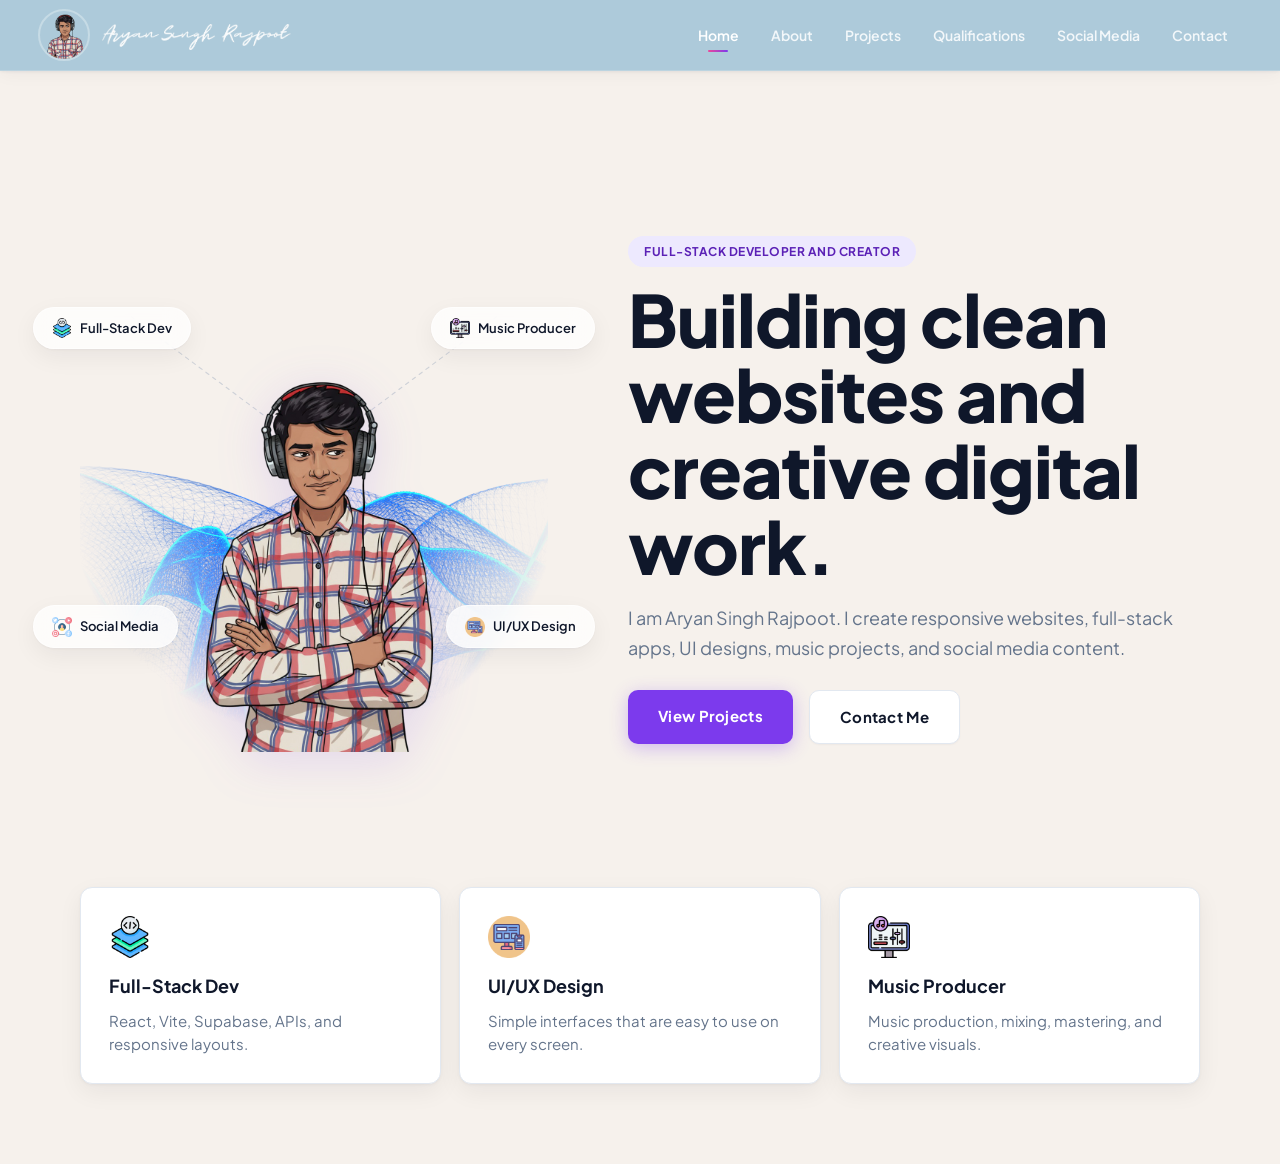
==== index.html @ 2f134e1c "Upload portfolio files" ====
<!DOCTYPE html>
<html lang="en">
<head>
    <meta charset="UTF-8" />
    <meta name="viewport" content="width=device-width, initial-scale=1.0" />
    <title>Aryan Singh Rajpoot - Portfolio</title>
    <link rel="preconnect" href="https://fonts.googleapis.com">
    <link rel="preconnect" href="https://fonts.gstatic.com" crossorigin>
    <link href="https://fonts.googleapis.com/css2?family=Plus+Jakarta+Sans:wght@400;500;600;700;800&display=swap" rel="stylesheet">
    <link rel="stylesheet" href="global.css" />
    <link rel="stylesheet" href="navbar.css" />
    <link rel="stylesheet" href="index.css" />
</head>
<body>
    <nav class="navbar">
        <div class="nav-inner">
            <a class="brand" href="index.html">
                <img src="assets/png-images/mySketch.png" alt="Aryan Singh Rajpoot logo" />
                <img class="signature" src="assets/png-images/Aryan Signature.png" alt="Aryan Singh Rajpoot" />
            </a>
            <input class="menu-toggle" type="checkbox" id="menu-toggle" />
            <label class="menu-button" for="menu-toggle" aria-label="Open navigation">
                <span></span>
                <span></span>
                <span></span>
            </label>
            <ul class="nav-links">
                <li><a class="active" href="index.html">Home</a></li>
                <li><a href="Pages/about/about.html">About</a></li>
                <li><a href="Pages/project/projects.html">Projects</a></li>
                <li><a href="Pages/qualificatioion/qualifications.html">Qualifications</a></li>
                <li><a href="Pages/socialmedia/social-media.html">Social Media</a></li>
                <li><a href="Pages/contact/contact.html">Contact</a></li>
            </ul>
        </div>
    </nav>

    <main class="home-page">
        <section class="hero">
        <div class="hero-image-container">
            <img
                src="./assets/bg/vecteezy_3d-abstract-digital-technology-blue-light-particles-wave_33164704.png"
                alt=""
                class="glow-bg"
                aria-hidden="true"
            />
            <svg class="badge-connectors" viewBox="0 0 500 560" xmlns="http://www.w3.org/2000/svg" aria-hidden="true">
                <line x1="55"  y1="95"  x2="250" y2="240" />
                <line x1="445" y1="95"  x2="250" y2="240" />
                <line x1="55"  y1="430" x2="250" y2="360" />
                <line x1="445" y1="430" x2="250" y2="360" />
            </svg>
            <img
                src="./assets/png-images/mySketch.png"
                alt="Aryan Singh Rajpoot"
                class="hero-img"
            />
            <div class="badges-desktop">
                <div class="skill-badge badge-top-left">
                    <img class="badge-icon" src="./assets/png-images/fullstack.png" alt="" />
                    <span>Full-Stack Dev</span>
                </div>
                <div class="skill-badge badge-top-right">
                    <img class="badge-icon" src="./assets/png-images/Music Producer.png" alt="" />
                    <span>Music Producer</span>
                </div>
                <div class="skill-badge badge-bottom-left">
                    <img class="badge-icon" src="./assets/png-images/social-media_3893051.png" alt="" />
                    <span>Social Media</span>
                </div>
                <div class="skill-badge badge-bottom-right">
                    <img class="badge-icon" src="./assets/png-images/UIUX Design.png" alt="" />
                    <span>UI/UX Design</span>
                </div>
            </div>
        </div>

            <div class="hero-text">
                <span class="eyebrow">Full-stack developer and creator</span>
                <h1>Building clean websites and creative digital work.</h1>
                <p>
                    I am Aryan Singh Rajpoot. I create responsive websites, full-stack apps,
                    UI designs, music projects, and social media content.
                </p>
                <div class="hero-buttons">
                    <a class="btn btn-primary" href="Pages/project/projects.html">View Projects</a>
                    <a class="btn btn-secondary" href="Pages/contact/contact.html">Contact Me</a>
                </div>
            </div>
        </section>

        <section class="skill-strip" aria-label="Main skills">
            <article>
                <img src="assets/png-images/fullstack.png" alt="" />
                <h2>Full-Stack Dev</h2>
                <p>React, Vite, Supabase, APIs, and responsive layouts.</p>
            </article>
            <article>
                <img src="assets/png-images/UIUX Design.png" alt="" />
                <h2>UI/UX Design</h2>
                <p>Simple interfaces that are easy to use on every screen.</p>
            </article>
            <article>
                <img src="assets/png-images/Music Producer.png" alt="" />
                <h2>Music Producer</h2>
                <p>Music production, mixing, mastering, and creative visuals.</p>
            </article>
        </section>
    </main>
</body>
</html>
---- global.css ----
@import url('https://fonts.googleapis.com/css2?family=Plus+Jakarta+Sans:wght@400;500;600;700;800&display=swap');

*,
*::before,
*::after {
    box-sizing: border-box;
    margin: 0;
    padding: 0;
}

:root {
    /* ── Palette ── */
    --bg: #F6F1EC;
    --surface: #ffffff;
    --text: #0F172A;
    --body: #334155;
    --muted: #64748B;

    /* Accent */
    --accent: #7C3AED;
    --accent-dark: #5B21B6;
    --accent-light: #EDE9FE;
    --accent-pink: #EC4899;
    --accent-blue: #6366F1;

    /* Legacy aliases used across pages */
    --primary: #7C3AED;
    --primary-dark: #5B21B6;
    --primary-light: #EDE9FE;

    /* Navbar */
    --nav-bg: #A7C7D8;

    /* Borders & Shadows */
    --border: #E2E8F0;
    --shadow-sm: 0 1px 2px rgba(15,23,42,0.04);
    --shadow: 0 1px 3px rgba(15,23,42,0.04), 0 8px 24px rgba(15,23,42,0.06);
    --shadow-lg: 0 4px 6px rgba(15,23,42,0.03), 0 20px 50px rgba(15,23,42,0.08);

    /* Layout */
    --nav-height: 70px;
    --radius: 12px;
    --font: "Plus Jakarta Sans", "Inter", system-ui, sans-serif;
}

html {
    scroll-behavior: smooth;
}

body {
    font-family: var(--font);
    color: var(--body);
    background: var(--bg);
    line-height: 1.6;
    overflow-x: hidden;
    -webkit-font-smoothing: antialiased;
    -moz-osx-font-smoothing: grayscale;
}

img {
    max-width: 100%;
    display: block;
}

a {
    color: inherit;
}

/* ── Layout Shell ── */
.page-shell {
    width: min(1120px, 90%);
    margin: 0 auto;
    padding: 72px 0 88px;
}

/* ── Page Header ── */
.page-header {
    margin-bottom: 40px;
}

.page-header.center {
    text-align: center;
}

.eyebrow {
    display: inline-block;
    margin-bottom: 14px;
    color: var(--accent-dark);
    background: var(--accent-light);
    border-radius: 999px;
    padding: 6px 16px;
    font-size: 12px;
    font-weight: 700;
    text-transform: uppercase;
    letter-spacing: 0.5px;
}

.page-header h1,
.section-title {
    color: var(--text);
    line-height: 1.1;
}

.page-header h1 {
    font-size: clamp(34px, 6vw, 58px);
    font-weight: 800;
    letter-spacing: -0.5px;
    margin-bottom: 14px;
}

.page-header p {
    max-width: 620px;
    color: var(--muted);
    font-size: 17px;
    line-height: 1.65;
}

.page-header.center p {
    margin: 0 auto;
}

.highlight {
    background: linear-gradient(135deg, var(--accent-pink), var(--accent));
    -webkit-background-clip: text;
    -webkit-text-fill-color: transparent;
    background-clip: text;
}

/* ── Buttons ── */
.button {
    display: inline-block;
    padding: 12px 22px;
    border-radius: 10px;
    font-weight: 700;
    font-size: 14px;
    text-decoration: none;
    border: 1px solid transparent;
    transition: all 0.25s ease;
    letter-spacing: 0.2px;
}

.button.primary {
    color: #ffffff;
    background: var(--accent);
    box-shadow: 0 2px 12px rgba(124, 58, 237, 0.25);
}

.button.primary:hover {
    background: var(--accent-dark);
    transform: translateY(-2px);
    box-shadow: 0 6px 20px rgba(124, 58, 237, 0.35);
}

.button.secondary {
    color: var(--accent-dark);
    background: var(--surface);
    border-color: var(--border);
}

.button.secondary:hover {
    border-color: var(--accent);
    color: var(--accent);
    transform: translateY(-2px);
    box-shadow: var(--shadow);
}

/* ── Cards ── */
.card {
    background: var(--surface);
    border: 1px solid var(--border);
    border-radius: var(--radius);
    box-shadow: var(--shadow);
    transition: box-shadow 0.25s ease, transform 0.25s ease;
}

@media (max-width: 700px) {
    .page-shell {
        width: min(92%, 620px);
        padding: 48px 0 64px;
    }
}
---- navbar.css ----
.navbar {
    position: sticky;
    top: 0;
    z-index: 100;
    min-height: var(--nav-height);
    background: rgba(167, 199, 216, 0.92);
    backdrop-filter: blur(14px);
    -webkit-backdrop-filter: blur(14px);
    border-bottom: 1px solid rgba(255, 255, 255, 0.18);
    box-shadow: 0 1px 3px rgba(15, 23, 42, 0.06), 0 4px 16px rgba(15, 23, 42, 0.04);
}

.nav-inner {
    width: min(1274px, 94%);
    min-height: var(--nav-height);
    margin: 0 auto;
    display: flex;
    align-items: center;
    justify-content: space-between;
    gap: 12px;
}

.brand {
    display: flex;
    align-items: center;
    gap: 12px;
    text-decoration: none;
    font-weight: 800;
    color: #ffffff;
}

.brand img:not(.signature) {
    width: 52px;
    height: 52px;
    border-radius: 50%;
    object-fit: cover;
    background: transparent;
    border: 2px solid rgba(255, 255, 255, 0.3);
}

.brand img.signature {
    height: 26px;
    width: auto;
    object-fit: contain;
    margin-top: 4px;
    opacity: 0.95;
}

.nav-links {
    display: flex;
    align-items: center;
    gap: 4px;
    list-style: none;
}

.nav-links a {
    position: relative;
    display: block;
    text-decoration: none;
    color: rgba(255, 255, 255, 0.85);
    font-weight: 600;
    font-size: 14px;
    padding: 8px 14px;
    border-radius: 8px;
    transition: color 0.2s ease, background 0.2s ease;
}

.nav-links a:hover {
    color: #ffffff;
    background: rgba(255, 255, 255, 0.12);
}

.nav-links a.active {
    color: #ffffff;
}

.nav-links a.active::after {
    content: "";
    position: absolute;
    bottom: 2px;
    left: 50%;
    transform: translateX(-50%);
    width: 20px;
    height: 2px;
    border-radius: 2px;
    background: linear-gradient(90deg, #EC4899, #7C3AED);
}

/* ── Mobile Menu ── */
.menu-toggle {
    display: none;
}

.menu-button {
    display: none;
    width: 42px;
    height: 42px;
    border: 0;
    border-radius: 8px;
    background: rgba(255, 255, 255, 0.18);
    cursor: pointer;
    transition: background 0.2s ease;
}

.menu-button:hover {
    background: rgba(255, 255, 255, 0.28);
}

.menu-button span {
    display: block;
    width: 20px;
    height: 2px;
    margin: 5px auto;
    background: #ffffff;
    border-radius: 2px;
    transition: transform 0.2s ease, opacity 0.2s ease;
}

@media (max-width: 820px) {
    .menu-button {
        display: block;
    }

    .nav-links {
        display: none;
        position: absolute;
        top: var(--nav-height);
        left: 0;
        right: 0;
        padding: 12px 5% 20px;
        background: rgba(167, 199, 216, 0.96);
        backdrop-filter: blur(14px);
        -webkit-backdrop-filter: blur(14px);
        border-bottom: 1px solid rgba(255, 255, 255, 0.12);
        box-shadow: 0 8px 24px rgba(15, 23, 42, 0.08);
    }

    .menu-toggle:checked ~ .nav-links {
        display: grid;
        gap: 2px;
    }

    .nav-links a {
        padding: 12px 14px;
        border-radius: 8px;
    }

    .nav-links a:hover {
        background: rgba(255, 255, 255, 0.15);
    }
}
---- index.css ----
.home-page {
    width: min(1120px, 90%);
    margin: 0 auto;
    padding: 64px 0 80px;
}

.hero {
    display: grid;
    grid-template-columns: 0.9fr 1.1fr;
    align-items: center;
    gap: 80px;
    min-height: calc(100vh - var(--nav-height) - 120px);
}

.hero-text h1 {
    max-width: 680px;
    font-size: clamp(40px, 7vw, 72px);
    font-weight: 800;
    letter-spacing: -1px;
    line-height: 1.05;
    margin-bottom: 20px;
    color: var(--text);
}

.hero-text p {
    max-width: 560px;
    color: var(--muted);
    font-size: 18px;
    line-height: 1.65;
    margin-bottom: 28px;
}

.hero-buttons {
    display: flex;
    gap: 16px;
    flex-wrap: wrap;
}

.btn {
    display: inline-block;
    font-size: 15px;
    font-weight: 700;
    text-decoration: none;
    padding: 14px 30px;
    border-radius: 10px;
    letter-spacing: 0.3px;
    transition: all 0.25s ease;
}

.btn-primary {
    background: var(--accent);
    color: white;
    box-shadow: 0 4px 18px rgba(124, 58, 237, 0.3);
}

.btn-primary:hover {
    background: var(--accent-dark);
    transform: translateY(-2px);
    box-shadow: 0 8px 28px rgba(124, 58, 237, 0.4);
}

.btn-secondary {
    background: var(--surface);
    color: var(--text);
    border: 1.5px solid var(--border);
    box-shadow: var(--shadow-sm);
}

.btn-secondary:hover {
    border-color: var(--accent);
    color: var(--accent);
    transform: translateY(-2px);
    box-shadow: var(--shadow);
}

/* Image column */
.hero-image-container {
    position: relative;
    width: 100%;
    aspect-ratio: 500 / 560;
    max-width: 500px;
    margin: 0 auto;
}

.glow-bg {
    position: absolute;
    inset: 0;
    width: 100%;
    height: 100%;
    object-fit: cover;
    z-index: 1;
    -webkit-mask-image: radial-gradient(circle at 50% 50%, black 30%, transparent 70%);
            mask-image: radial-gradient(circle at 50% 50%, black 30%, transparent 70%);
    filter: brightness(1.1) saturate(1.2);
    opacity: 0.85;
}

.badge-connectors {
    position: absolute;
    inset: 0;
    width: 100%;
    height: 100%;
    z-index: 2;
    pointer-events: none;
}

.badge-connectors line {
    stroke: rgba(148, 163, 184, 0.4);
    stroke-width: 1.2;
    stroke-dasharray: 4 5;
    stroke-linecap: round;
}

.hero-img {
    position: absolute;
    bottom: 0;
    left: 50%;
    transform: translateX(-50%);
    width: 80%;
    height: 95%;
    object-fit: contain;
    object-position: bottom center;
    z-index: 10;
    filter: drop-shadow(0 8px 24px rgba(124, 58, 237, 0.15));
    transition: filter 0.4s ease;
}

.hero-img:hover {
    filter: drop-shadow(0 12px 32px rgba(124, 58, 237, 0.28));
}

/* Floating skill badges */
.badges-desktop {
    position: absolute;
    inset: 0;
    z-index: 20;
    pointer-events: none;
}

.skill-badge {
    position: absolute;
    display: flex;
    align-items: center;
    gap: 8px;
    background: rgba(255, 255, 255, 0.75);
    backdrop-filter: blur(12px);
    -webkit-backdrop-filter: blur(12px);
    border: 1px solid rgba(255, 255, 255, 0.6);
    border-radius: 100px;
    padding: 10px 18px;
    font-size: 13px;
    font-weight: 600;
    color: var(--text);
    white-space: nowrap;
    box-shadow: var(--shadow);
    animation: badgeFloat 3.2s ease-in-out infinite;
}

.badge-icon {
    width: 20px;
    height: 20px;
    object-fit: contain;
    flex-shrink: 0;
}

.badge-top-left     { top: 15%;  left: -10%;  animation-delay: 0s;   }
.badge-top-right    { top: 15%;  right: -10%; animation-delay: 0.8s; }
.badge-bottom-left  { top: 72%;  left: -10%;  animation-delay: 1.6s; }
.badge-bottom-right { top: 72%;  right: -10%; animation-delay: 2.4s; }

@keyframes badgeFloat {
    0%, 100% { transform: translateY(0);     }
    50%       { transform: translateY(-10px); }
}

.skill-strip {
    display: grid;
    grid-template-columns: repeat(3, 1fr);
    gap: 18px;
    margin-top: 42px;
}

.skill-strip article {
    padding: 28px;
    background: var(--surface);
    border: 1px solid var(--border);
    border-radius: var(--radius);
    box-shadow: var(--shadow);
    transition: transform 0.25s ease, box-shadow 0.25s ease;
}

.skill-strip article:hover {
    transform: translateY(-3px);
    box-shadow: var(--shadow-lg);
}

.skill-strip img {
    width: 42px;
    height: 42px;
    object-fit: contain;
    margin-bottom: 14px;
}

.skill-strip h2 {
    font-size: 18px;
    font-weight: 700;
    margin-bottom: 8px;
    color: var(--text);
}

.skill-strip p {
    color: var(--muted);
    font-size: 15px;
    line-height: 1.55;
}

/* ── Responsive ── */

@media (max-width: 968px) {
    .hero {
        grid-template-columns: 1fr;
        gap: 50px;
        min-height: unset;
        background-image: none;
    }

    .hero-text {
        max-width: 100%;
        text-align: center;
    }

    .hero-text p  { margin: 0 auto 40px; }
    .hero-buttons      { justify-content: center; }

    .hero-image-container {
        max-width: min(420px, 90vw);
        margin: 0 auto;
    }
}

@media (max-width: 820px) {
    .home-page {
        padding: 44px 0 60px;
    }

    .skill-strip {
        grid-template-columns: 1fr;
    }
}

@media (max-width: 768px) {
    .hero-image-container { max-width: min(340px, 88vw); }
}

@media (max-width: 480px) {
    .badge-connectors { display: none; }

    .badges-desktop {
        position: static;
        display: flex;
        flex-wrap: wrap;
        justify-content: center;
        gap: 8px;
        margin-top: 14px;
        pointer-events: auto;
    }

    .skill-badge {
        position: static;
        animation: none;
        font-size: 11px;
        padding: 7px 13px;
    }

    .hero-image-container {
        max-width: min(280px, 86vw);
        display: flex;
        flex-direction: column;
        align-items: center;
    }

    .glow-bg,
    .hero-img {
        position: relative;
        inset: unset;
        left: unset;
        transform: none;
    }

    .glow-bg  { width: 100%; height: 300px; }
    .hero-img { width: 85%; height: 300px; margin-top: -300px; }
}
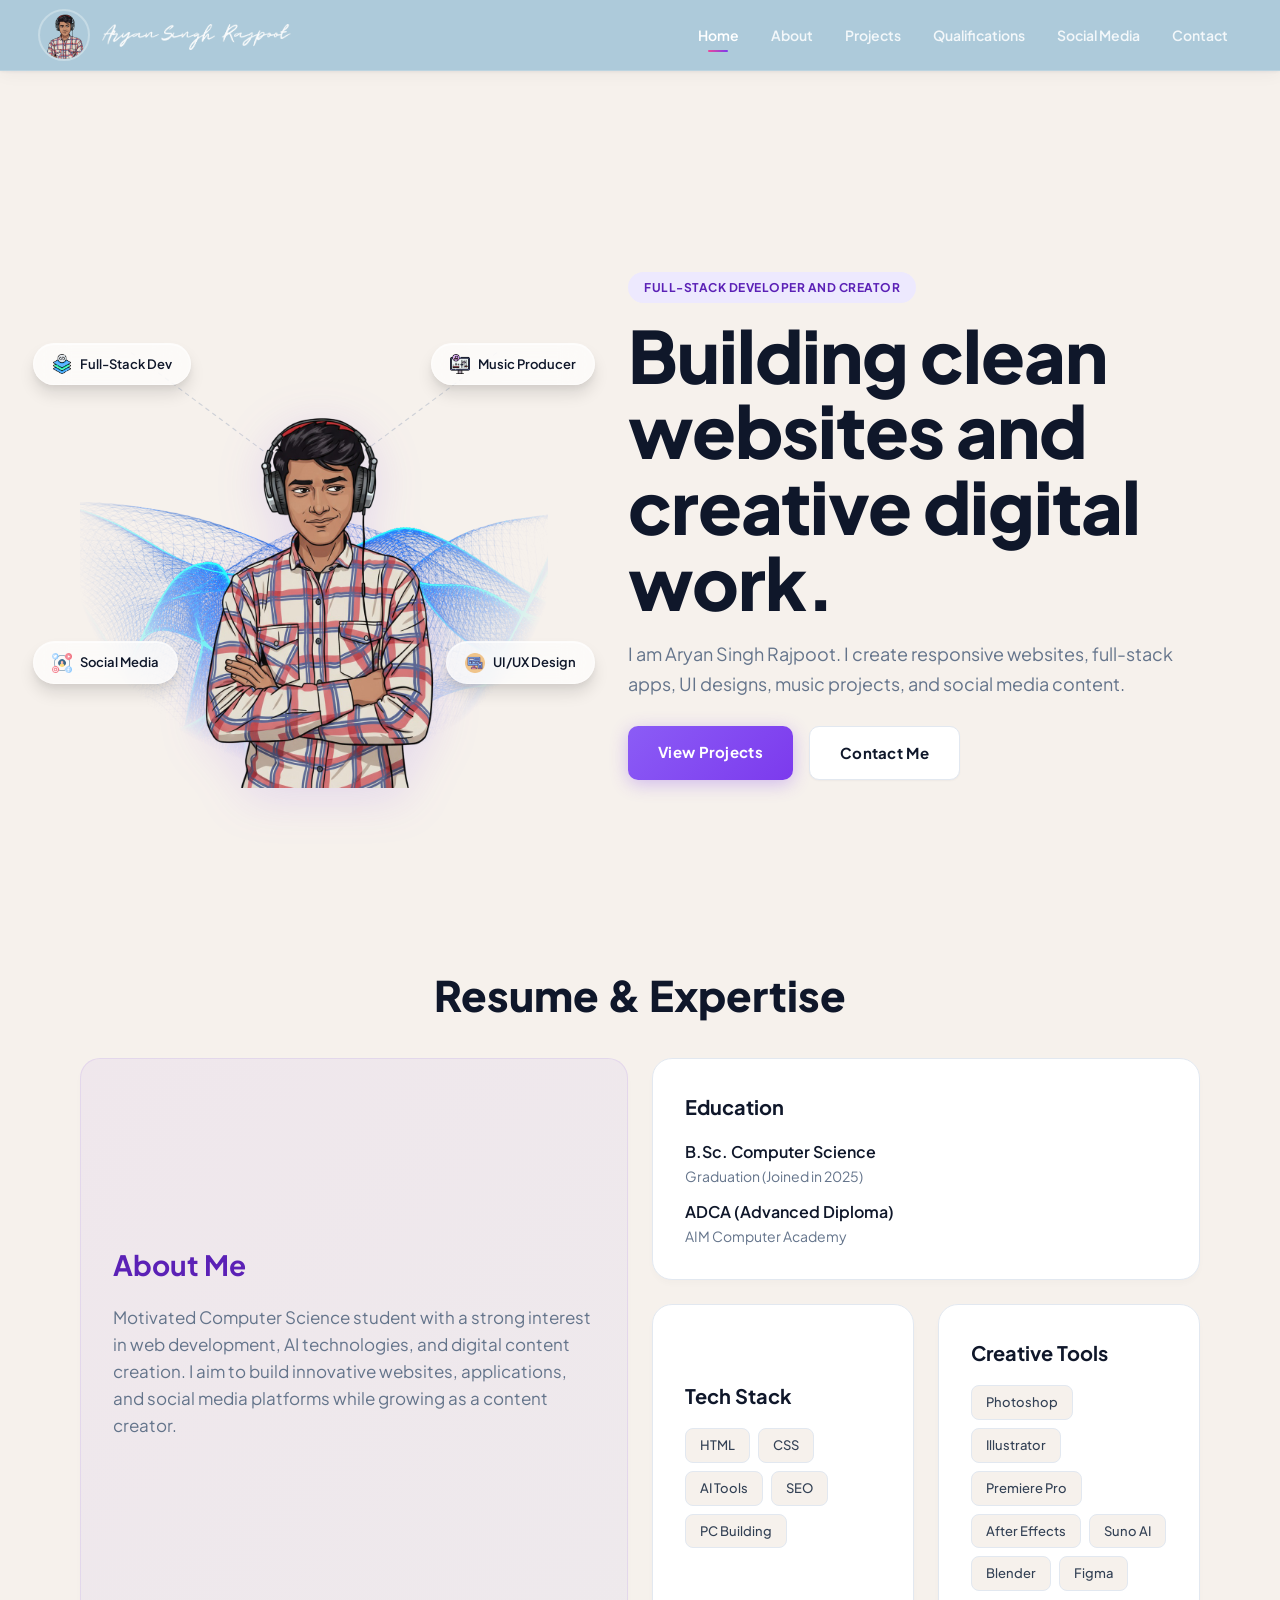
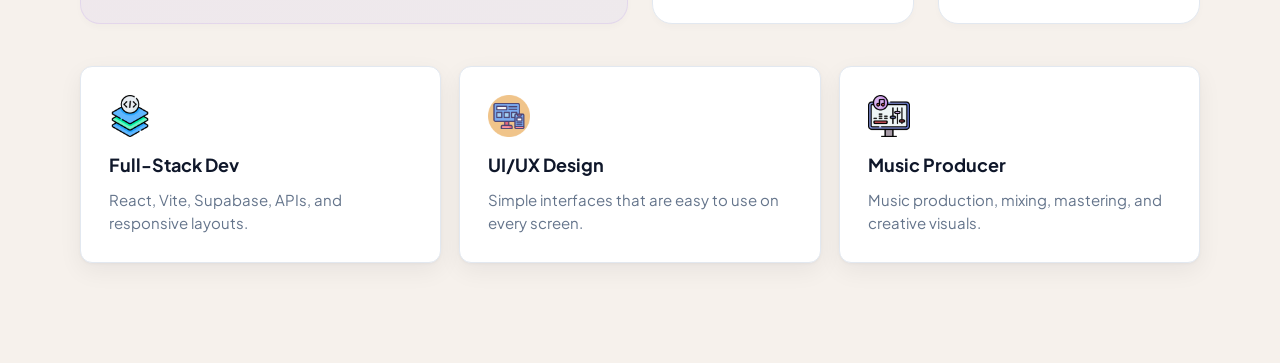
==== commit aed6e3b6: "Update portfolio files and add Python scripts" ====
--- a/index.html
+++ b/index.html
@@ -89,6 +89,49 @@
             </div>
         </section>
 
+        <section class="bento-resume fade-in-up" aria-label="Resume and Expertise">
+            <h2 class="bento-resume-title">Resume & Expertise</h2>
+            <div class="bento-grid">
+                <div class="bento-card bento-about">
+                    <h3>About Me</h3>
+                    <p>Motivated Computer Science student with a strong interest in web development, AI technologies, and digital content creation. I aim to build innovative websites, applications, and social media platforms while growing as a content creator.</p>
+                </div>
+                <div class="bento-card bento-education">
+                    <h3>Education</h3>
+                    <div class="edu-item">
+                        <h4>B.Sc. Computer Science</h4>
+                        <p>Graduation (Joined in 2025)</p>
+                    </div>
+                    <div class="edu-item">
+                        <h4>ADCA (Advanced Diploma)</h4>
+                        <p>AIM Computer Academy</p>
+                    </div>
+                </div>
+                <div class="bento-card bento-tech">
+                    <h3>Tech Stack</h3>
+                    <div class="tags">
+                        <span>HTML</span>
+                        <span>CSS</span>
+                        <span>AI Tools</span>
+                        <span>SEO</span>
+                        <span>PC Building</span>
+                    </div>
+                </div>
+                <div class="bento-card bento-creative">
+                    <h3>Creative Tools</h3>
+                    <div class="tags">
+                        <span>Photoshop</span>
+                        <span>Illustrator</span>
+                        <span>Premiere Pro</span>
+                        <span>After Effects</span>
+                        <span>Suno AI</span>
+                        <span>Blender</span>
+                        <span>Figma</span>
+                    </div>
+                </div>
+            </div>
+        </section>
+
         <section class="skill-strip" aria-label="Main skills">
             <article>
                 <img src="assets/png-images/fullstack.png" alt="" />
--- a/global.css
+++ b/global.css
@@ -70,7 +70,7 @@
 .page-shell {
     width: min(1120px, 90%);
     margin: 0 auto;
-    padding: 72px 0 88px;
+    padding: clamp(40px, 8vw, 100px) 0;
 }
 
 /* ── Page Header ── */
@@ -176,6 +176,20 @@
 @media (max-width: 700px) {
     .page-shell {
         width: min(92%, 620px);
-        padding: 48px 0 64px;
+        padding: clamp(30px, 6vw, 60px) 0;
     }
 }
+
+/* ── Animations ── */
+.fade-in-up {
+    animation: fadeInUp 0.8s ease forwards;
+    opacity: 0;
+    transform: translateY(20px);
+}
+
+@keyframes fadeInUp {
+    to {
+        opacity: 1;
+        transform: translateY(0);
+    }
+}
--- a/index.css
+++ b/index.css
@@ -1,7 +1,7 @@
 .home-page {
     width: min(1120px, 90%);
     margin: 0 auto;
-    padding: 64px 0 80px;
+    padding: clamp(40px, 8vw, 100px) 0;
 }
 
 .hero {
@@ -48,15 +48,15 @@
 }
 
 .btn-primary {
-    background: var(--accent);
+    background: linear-gradient(135deg, #8b5cf6, #7c3aed);
     color: white;
     box-shadow: 0 4px 18px rgba(124, 58, 237, 0.3);
 }
 
 .btn-primary:hover {
-    background: var(--accent-dark);
+    background: linear-gradient(135deg, #7c3aed, #6d28d9);
     transform: translateY(-2px);
-    box-shadow: 0 8px 28px rgba(124, 58, 237, 0.4);
+    box-shadow: 0 8px 25px rgba(139, 92, 246, 0.6);
 }
 
 .btn-secondary {
@@ -142,17 +142,17 @@
     display: flex;
     align-items: center;
     gap: 8px;
-    background: rgba(255, 255, 255, 0.75);
-    backdrop-filter: blur(12px);
-    -webkit-backdrop-filter: blur(12px);
-    border: 1px solid rgba(255, 255, 255, 0.6);
+    background: rgba(255, 255, 255, 0.65);
+    backdrop-filter: blur(16px);
+    -webkit-backdrop-filter: blur(16px);
+    border: 1px solid rgba(255, 255, 255, 0.4);
     border-radius: 100px;
     padding: 10px 18px;
     font-size: 13px;
     font-weight: 600;
     color: var(--text);
     white-space: nowrap;
-    box-shadow: var(--shadow);
+    box-shadow: 0 4px 6px rgba(0,0,0,0.05), 0 10px 15px rgba(0,0,0,0.1), inset 0 1px 0 rgba(255,255,255,0.6);
     animation: badgeFloat 3.2s ease-in-out infinite;
 }
 
@@ -186,12 +186,12 @@
     border: 1px solid var(--border);
     border-radius: var(--radius);
     box-shadow: var(--shadow);
-    transition: transform 0.25s ease, box-shadow 0.25s ease;
+    transition: transform 0.4s ease, box-shadow 0.4s ease;
 }
 
 .skill-strip article:hover {
-    transform: translateY(-3px);
-    box-shadow: var(--shadow-lg);
+    transform: translateY(-4px);
+    box-shadow: 0 12px 30px rgba(0,0,0,0.08);
 }
 
 .skill-strip img {
@@ -199,6 +199,11 @@
     height: 42px;
     object-fit: contain;
     margin-bottom: 14px;
+    transition: transform 0.4s ease;
+}
+
+.skill-strip article:hover img {
+    transform: scale(1.05);
 }
 
 .skill-strip h2 {
@@ -212,6 +217,126 @@
     color: var(--muted);
     font-size: 15px;
     line-height: 1.55;
+}
+
+/* ── Bento Box Resume ── */
+.bento-resume {
+    margin-top: clamp(40px, 8vw, 80px);
+    margin-bottom: 20px;
+}
+
+.bento-resume-title {
+    font-size: clamp(28px, 5vw, 42px);
+    font-weight: 800;
+    margin-bottom: 30px;
+    color: var(--text);
+    text-align: center;
+}
+
+.bento-grid {
+    display: grid;
+    grid-template-columns: repeat(4, 1fr);
+    grid-auto-rows: minmax(180px, auto);
+    gap: 24px;
+}
+
+.bento-card {
+    background: var(--surface);
+    border: 1px solid var(--border);
+    border-radius: 20px;
+    padding: 32px;
+    box-shadow: 0 4px 6px rgba(0,0,0,0.02);
+    transition: transform 0.4s ease, box-shadow 0.4s ease;
+    display: flex;
+    flex-direction: column;
+    justify-content: center;
+}
+
+.bento-card:hover {
+    transform: translateY(-4px);
+    box-shadow: 0 12px 30px rgba(0,0,0,0.08);
+}
+
+.bento-card h3 {
+    font-size: 20px;
+    font-weight: 700;
+    margin-bottom: 16px;
+    color: var(--text);
+}
+
+.bento-card p {
+    color: var(--muted);
+    font-size: 16px;
+    line-height: 1.6;
+}
+
+.bento-about {
+    grid-column: span 2;
+    grid-row: span 2;
+    background: linear-gradient(135deg, rgba(124, 58, 237, 0.05), rgba(99, 102, 241, 0.05));
+    border: 1px solid rgba(124, 58, 237, 0.1);
+}
+
+.bento-about h3 {
+    font-size: 28px;
+    color: var(--accent-dark);
+}
+
+.bento-about p {
+    font-size: 17px;
+}
+
+.bento-education {
+    grid-column: span 2;
+    grid-row: span 1;
+}
+
+.edu-item {
+    margin-bottom: 12px;
+}
+
+.edu-item:last-child {
+    margin-bottom: 0;
+}
+
+.edu-item h4 {
+    font-size: 16px;
+    font-weight: 600;
+    color: var(--text);
+}
+
+.edu-item p {
+    font-size: 14px;
+    color: var(--muted);
+}
+
+.bento-tech, .bento-creative {
+    grid-column: span 1;
+    grid-row: span 1;
+}
+
+.tags {
+    display: flex;
+    flex-wrap: wrap;
+    gap: 8px;
+}
+
+.tags span {
+    padding: 6px 14px;
+    background: var(--bg);
+    border: 1px solid var(--border);
+    border-radius: 8px;
+    font-size: 13px;
+    font-weight: 500;
+    color: var(--body);
+    transition: all 0.3s ease;
+}
+
+.tags span:hover {
+    background: var(--accent-light);
+    color: var(--accent-dark);
+    border-color: var(--accent-light);
+    transform: scale(1.05);
 }
 
 /* ── Responsive ── */
@@ -236,11 +361,20 @@
         max-width: min(420px, 90vw);
         margin: 0 auto;
     }
+    
+    .bento-grid {
+        grid-template-columns: repeat(2, 1fr);
+    }
+    
+    .bento-about { grid-column: span 2; grid-row: span 1; }
+    .bento-education { grid-column: span 2; }
+    .bento-tech { grid-column: span 1; }
+    .bento-creative { grid-column: span 1; }
 }
 
 @media (max-width: 820px) {
     .home-page {
-        padding: 44px 0 60px;
+        padding: clamp(30px, 6vw, 60px) 0;
     }
 
     .skill-strip {
@@ -250,6 +384,13 @@
 
 @media (max-width: 768px) {
     .hero-image-container { max-width: min(340px, 88vw); }
+    
+    .bento-grid {
+        grid-template-columns: 1fr;
+    }
+    .bento-about, .bento-education, .bento-tech, .bento-creative {
+        grid-column: span 1;
+    }
 }
 
 @media (max-width: 480px) {
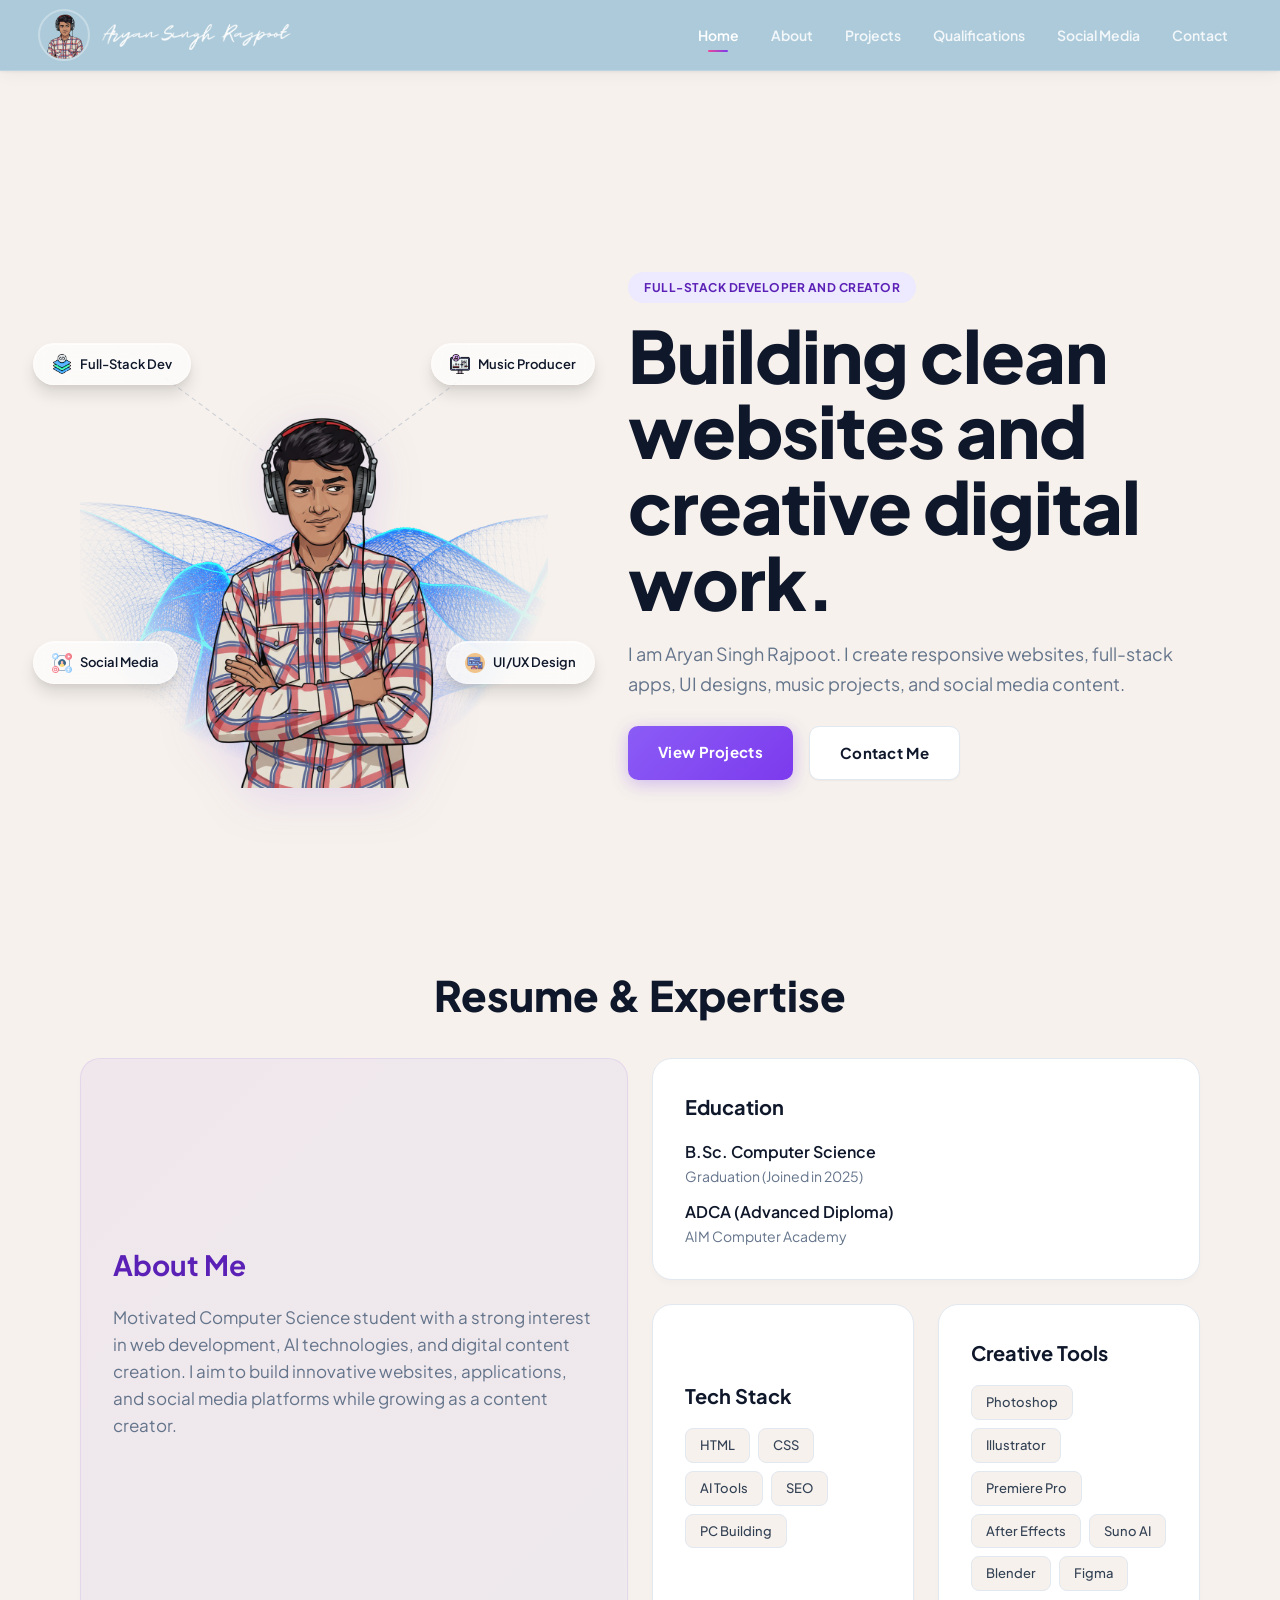
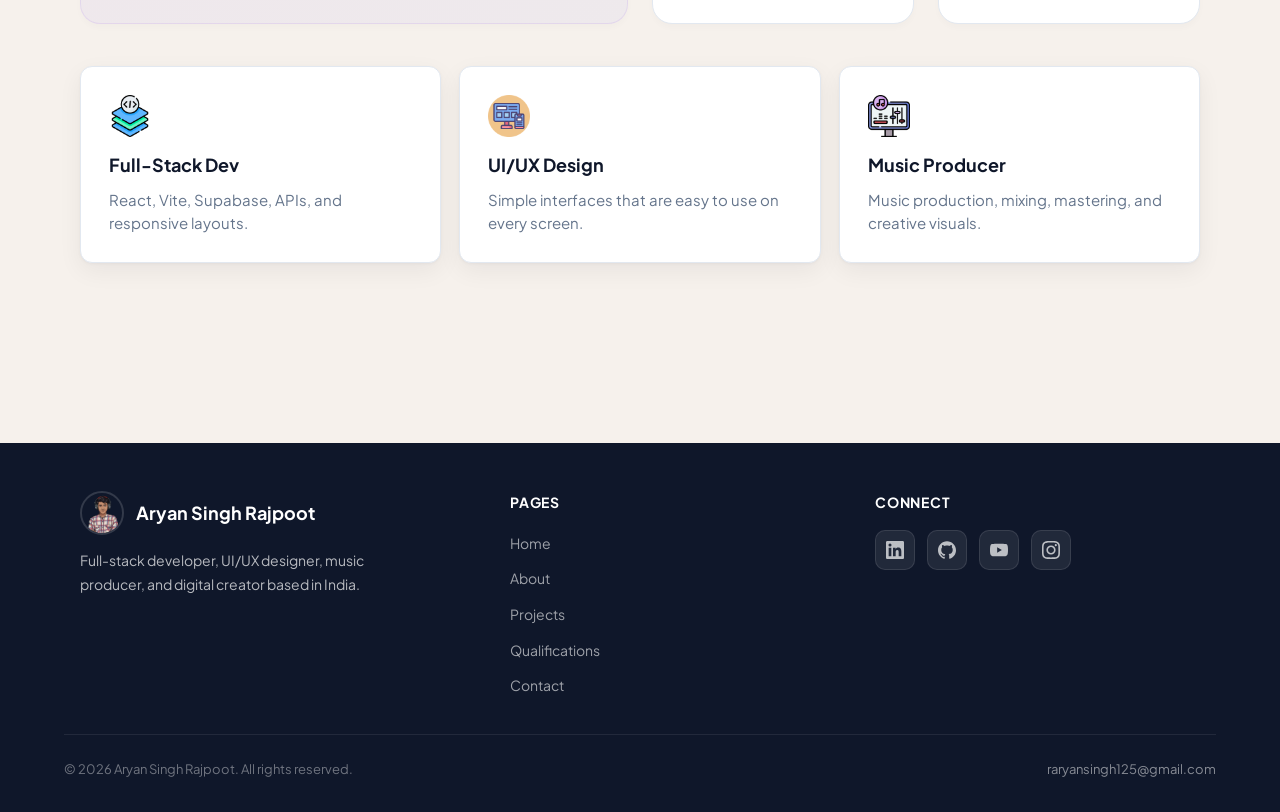
==== commit 034e45e8: "Refactor entire portfolio: add semantic HTML, footer, JS animations, contact form, a11y & SEO improv" ====
--- a/index.html
+++ b/index.html
@@ -1,79 +1,108 @@
 <!DOCTYPE html>
 <html lang="en">
+
 <head>
     <meta charset="UTF-8" />
     <meta name="viewport" content="width=device-width, initial-scale=1.0" />
-    <title>Aryan Singh Rajpoot - Portfolio</title>
+    <title>Aryan Singh Rajpoot — Full-Stack Developer & Creator</title>
+    <meta name="description"
+        content="Portfolio of Aryan Singh Rajpoot — full-stack web developer, UI/UX designer, music producer, and digital content creator based in India." />
+
+    <!-- Open Graph -->
+    <meta property="og:title" content="Aryan Singh Rajpoot — Full-Stack Developer & Creator" />
+    <meta property="og:description"
+        content="I build responsive websites, full-stack apps, UI designs, and creative digital content." />
+    <meta property="og:type" content="website" />
+    <meta property="og:image" content="assets/png-images/mySketch.png" />
+
+    <!-- Twitter Card -->
+    <meta name="twitter:card" content="summary_large_image" />
+    <meta name="twitter:title" content="Aryan Singh Rajpoot — Full-Stack Developer & Creator" />
+    <meta name="twitter:description"
+        content="I build responsive websites, full-stack apps, UI designs, and creative digital content." />
+
+    <!-- Fonts -->
     <link rel="preconnect" href="https://fonts.googleapis.com">
     <link rel="preconnect" href="https://fonts.gstatic.com" crossorigin>
-    <link href="https://fonts.googleapis.com/css2?family=Plus+Jakarta+Sans:wght@400;500;600;700;800&display=swap" rel="stylesheet">
+    <link href="https://fonts.googleapis.com/css2?family=Plus+Jakarta+Sans:wght@400;500;600;700;800&display=swap"
+        rel="stylesheet">
+
+    <!-- Styles -->
     <link rel="stylesheet" href="global.css" />
     <link rel="stylesheet" href="navbar.css" />
     <link rel="stylesheet" href="index.css" />
 </head>
+
 <body>
-    <nav class="navbar">
-        <div class="nav-inner">
-            <a class="brand" href="index.html">
-                <img src="assets/png-images/mySketch.png" alt="Aryan Singh Rajpoot logo" />
-                <img class="signature" src="assets/png-images/Aryan Signature.png" alt="Aryan Singh Rajpoot" />
-            </a>
-            <input class="menu-toggle" type="checkbox" id="menu-toggle" />
-            <label class="menu-button" for="menu-toggle" aria-label="Open navigation">
-                <span></span>
-                <span></span>
-                <span></span>
-            </label>
-            <ul class="nav-links">
-                <li><a class="active" href="index.html">Home</a></li>
-                <li><a href="Pages/about/about.html">About</a></li>
-                <li><a href="Pages/project/projects.html">Projects</a></li>
-                <li><a href="Pages/qualificatioion/qualifications.html">Qualifications</a></li>
-                <li><a href="Pages/socialmedia/social-media.html">Social Media</a></li>
-                <li><a href="Pages/contact/contact.html">Contact</a></li>
-            </ul>
-        </div>
-    </nav>
-
-    <main class="home-page">
-        <section class="hero">
-        <div class="hero-image-container">
-            <img
-                src="./assets/bg/vecteezy_3d-abstract-digital-technology-blue-light-particles-wave_33164704.png"
-                alt=""
-                class="glow-bg"
-                aria-hidden="true"
-            />
-            <svg class="badge-connectors" viewBox="0 0 500 560" xmlns="http://www.w3.org/2000/svg" aria-hidden="true">
-                <line x1="55"  y1="95"  x2="250" y2="240" />
-                <line x1="445" y1="95"  x2="250" y2="240" />
-                <line x1="55"  y1="430" x2="250" y2="360" />
-                <line x1="445" y1="430" x2="250" y2="360" />
-            </svg>
-            <img
-                src="./assets/png-images/mySketch.png"
-                alt="Aryan Singh Rajpoot"
-                class="hero-img"
-            />
-            <div class="badges-desktop">
-                <div class="skill-badge badge-top-left">
-                    <img class="badge-icon" src="./assets/png-images/fullstack.png" alt="" />
-                    <span>Full-Stack Dev</span>
-                </div>
-                <div class="skill-badge badge-top-right">
-                    <img class="badge-icon" src="./assets/png-images/Music Producer.png" alt="" />
-                    <span>Music Producer</span>
-                </div>
-                <div class="skill-badge badge-bottom-left">
-                    <img class="badge-icon" src="./assets/png-images/social-media_3893051.png" alt="" />
-                    <span>Social Media</span>
-                </div>
-                <div class="skill-badge badge-bottom-right">
-                    <img class="badge-icon" src="./assets/png-images/UIUX Design.png" alt="" />
-                    <span>UI/UX Design</span>
-                </div>
-            </div>
-        </div>
+
+    <a class="skip-link" href="#main-content">Skip to main content</a>
+
+    <!-- ═══ Site Header ═══ -->
+    <header class="site-header">
+        <nav class="navbar" aria-label="Primary navigation">
+            <div class="nav-inner">
+                <a class="brand" href="index.html">
+                    <img src="assets/png-images/mySketch.png" alt="Aryan Singh Rajpoot logo" width="52" height="52" />
+                    <img class="signature" src="assets/png-images/Aryan Signature.png" alt="Aryan Singh Rajpoot"
+                        width="auto" height="26" />
+                </a>
+                <input class="menu-toggle" type="checkbox" id="menu-toggle" />
+                <label class="menu-button" for="menu-toggle" aria-label="Toggle navigation menu">
+                    <span></span>
+                    <span></span>
+                    <span></span>
+                </label>
+                <ul class="nav-links">
+                    <li><a class="active" href="index.html" aria-current="page">Home</a></li>
+                    <li><a href="Pages/about/about.html">About</a></li>
+                    <li><a href="Pages/project/projects.html">Projects</a></li>
+                    <li><a href="Pages/qualificatioion/qualifications.html">Qualifications</a></li>
+                    <li><a href="Pages/socialmedia/social-media.html">Social Media</a></li>
+                    <li><a href="Pages/contact/contact.html">Contact</a></li>
+                </ul>
+            </div>
+        </nav>
+    </header>
+
+    <!-- ═══ Main Content ═══ -->
+    <main id="main-content" class="home-page">
+
+        <!-- Hero -->
+        <section class="hero" aria-label="Introduction">
+            <div class="hero-image-container">
+                <img src="./assets/bg/vecteezy_3d-abstract-digital-technology-blue-light-particles-wave_33164704.png"
+                    alt="" class="glow-bg" aria-hidden="true" />
+                <svg class="badge-connectors" viewBox="0 0 500 560" xmlns="http://www.w3.org/2000/svg"
+                    aria-hidden="true">
+                    <line x1="55" y1="95" x2="250" y2="240" />
+                    <line x1="445" y1="95" x2="250" y2="240" />
+                    <line x1="55" y1="430" x2="250" y2="360" />
+                    <line x1="445" y1="430" x2="250" y2="360" />
+                </svg>
+                <img src="./assets/png-images/mySketch.png" alt="Illustrated portrait of Aryan Singh Rajpoot"
+                    class="hero-img" />
+                <div class="badges-desktop">
+                    <div class="skill-badge badge-top-left">
+                        <img class="badge-icon" src="./assets/png-images/fullstack.png"
+                            alt="Full-Stack Development icon" />
+                        <span>Full-Stack Dev</span>
+                    </div>
+                    <div class="skill-badge badge-top-right">
+                        <img class="badge-icon" src="./assets/png-images/Music Producer.png"
+                            alt="Music Production icon" />
+                        <span>Music Producer</span>
+                    </div>
+                    <div class="skill-badge badge-bottom-left">
+                        <img class="badge-icon" src="./assets/png-images/social-media_3893051.png"
+                            alt="Social Media icon" />
+                        <span>Social Media</span>
+                    </div>
+                    <div class="skill-badge badge-bottom-right">
+                        <img class="badge-icon" src="./assets/png-images/UIUX Design.png" alt="UI/UX Design icon" />
+                        <span>UI/UX Design</span>
+                    </div>
+                </div>
+            </div>
 
             <div class="hero-text">
                 <span class="eyebrow">Full-stack developer and creator</span>
@@ -89,12 +118,15 @@
             </div>
         </section>
 
+        <!-- Resume & Expertise Bento Grid -->
         <section class="bento-resume fade-in-up" aria-label="Resume and Expertise">
             <h2 class="bento-resume-title">Resume & Expertise</h2>
             <div class="bento-grid">
                 <div class="bento-card bento-about">
                     <h3>About Me</h3>
-                    <p>Motivated Computer Science student with a strong interest in web development, AI technologies, and digital content creation. I aim to build innovative websites, applications, and social media platforms while growing as a content creator.</p>
+                    <p>Motivated Computer Science student with a strong interest in web development, AI technologies,
+                        and digital content creation. I aim to build innovative websites, applications, and social media
+                        platforms while growing as a content creator.</p>
                 </div>
                 <div class="bento-card bento-education">
                     <h3>Education</h3>
@@ -132,23 +164,88 @@
             </div>
         </section>
 
-        <section class="skill-strip" aria-label="Main skills">
+        <!-- Skill Strip -->
+        <section class="skill-strip fade-in-up" aria-label="Main skills">
             <article>
-                <img src="assets/png-images/fullstack.png" alt="" />
-                <h2>Full-Stack Dev</h2>
+                <img src="assets/png-images/fullstack.png" alt="Full-Stack Development icon" loading="lazy" />
+                <h3>Full-Stack Dev</h3>
                 <p>React, Vite, Supabase, APIs, and responsive layouts.</p>
             </article>
             <article>
-                <img src="assets/png-images/UIUX Design.png" alt="" />
-                <h2>UI/UX Design</h2>
+                <img src="assets/png-images/UIUX Design.png" alt="UI/UX Design icon" loading="lazy" />
+                <h3>UI/UX Design</h3>
                 <p>Simple interfaces that are easy to use on every screen.</p>
             </article>
             <article>
-                <img src="assets/png-images/Music Producer.png" alt="" />
-                <h2>Music Producer</h2>
+                <img src="assets/png-images/Music Producer.png" alt="Music Production icon" loading="lazy" />
+                <h3>Music Producer</h3>
                 <p>Music production, mixing, mastering, and creative visuals.</p>
             </article>
         </section>
+
     </main>
+
+    <!-- ═══ Site Footer ═══ -->
+    <footer class="site-footer">
+        <div class="footer-inner">
+            <div class="footer-about">
+                <div class="footer-brand">
+                    <img src="assets/png-images/mySketch.png" alt="Aryan Singh Rajpoot" loading="lazy" />
+                    <span>Aryan Singh Rajpoot</span>
+                </div>
+                <p>Full-stack developer, UI/UX designer, music producer, and digital creator based in India.</p>
+            </div>
+            <nav class="footer-nav" aria-label="Footer navigation">
+                <h3>Pages</h3>
+                <ul>
+                    <li><a href="index.html">Home</a></li>
+                    <li><a href="Pages/about/about.html">About</a></li>
+                    <li><a href="Pages/project/projects.html">Projects</a></li>
+                    <li><a href="Pages/qualificatioion/qualifications.html">Qualifications</a></li>
+                    <li><a href="Pages/contact/contact.html">Contact</a></li>
+                </ul>
+            </nav>
+            <div class="footer-social">
+                <h3>Connect</h3>
+                <div class="footer-social-links">
+                    <a class="footer-social-link" href="https://in.linkedin.com/in/aryan-rajpoot-2b7ab9279"
+                        target="_blank" rel="noopener" aria-label="LinkedIn">
+                        <svg viewBox="0 0 24 24" fill="currentColor">
+                            <path
+                                d="M20.447 20.452h-3.554v-5.569c0-1.328-.027-3.037-1.852-3.037-1.853 0-2.136 1.445-2.136 2.939v5.667H9.351V9h3.414v1.561h.046c.477-.9 1.637-1.85 3.37-1.85 3.601 0 4.267 2.37 4.267 5.455v6.286zM5.337 7.433a2.062 2.062 0 01-2.063-2.065 2.064 2.064 0 112.063 2.065zm1.782 13.019H3.555V9h3.564v11.452zM22.225 0H1.771C.792 0 0 .774 0 1.729v20.542C0 23.227.792 24 1.771 24h20.451C23.2 24 24 23.227 24 22.271V1.729C24 .774 23.2 0 22.222 0h.003z" />
+                        </svg>
+                    </a>
+                    <a class="footer-social-link" href="https://github.com/" target="_blank" rel="noopener"
+                        aria-label="GitHub">
+                        <svg viewBox="0 0 24 24" fill="currentColor">
+                            <path
+                                d="M12 .297c-6.63 0-12 5.373-12 12 0 5.303 3.438 9.8 8.205 11.385.6.113.82-.258.82-.577 0-.285-.01-1.04-.015-2.04-3.338.724-4.042-1.61-4.042-1.61C4.422 18.07 3.633 17.7 3.633 17.7c-1.087-.744.084-.729.084-.729 1.205.084 1.838 1.236 1.838 1.236 1.07 1.835 2.809 1.305 3.495.998.108-.776.417-1.305.76-1.605-2.665-.3-5.466-1.332-5.466-5.93 0-1.31.465-2.38 1.235-3.22-.135-.303-.54-1.523.105-3.176 0 0 1.005-.322 3.3 1.23.96-.267 1.98-.399 3-.405 1.02.006 2.04.138 3 .405 2.28-1.552 3.285-1.23 3.285-1.23.645 1.653.24 2.873.12 3.176.765.84 1.23 1.91 1.23 3.22 0 4.61-2.805 5.625-5.475 5.92.42.36.81 1.096.81 2.22 0 1.606-.015 2.896-.015 3.286 0 .315.21.69.825.57C20.565 22.092 24 17.592 24 12.297c0-6.627-5.373-12-12-12" />
+                        </svg>
+                    </a>
+                    <a class="footer-social-link" href="https://youtube.com/@MrRajpootStudio" target="_blank"
+                        rel="noopener" aria-label="YouTube">
+                        <svg viewBox="0 0 24 24" fill="currentColor">
+                            <path
+                                d="M23.498 6.186a3.016 3.016 0 0 0-2.122-2.136C19.505 3.545 12 3.545 12 3.545s-7.505 0-9.377.505A3.017 3.017 0 0 0 .502 6.186C0 8.07 0 12 0 12s0 3.93.502 5.814a3.016 3.016 0 0 0 2.122 2.136c1.871.505 9.376.505 9.376.505s7.505 0 9.377-.505a3.015 3.015 0 0 0 2.122-2.136C24 15.93 24 12 24 12s0-3.93-.502-5.814zM9.545 15.568V8.432L15.818 12l-6.273 3.568z" />
+                        </svg>
+                    </a>
+                    <a class="footer-social-link" href="https://instagram.com/" target="_blank" rel="noopener"
+                        aria-label="Instagram">
+                        <svg viewBox="0 0 24 24" fill="currentColor">
+                            <path
+                                d="M12 0C8.74 0 8.333.015 7.053.072 5.775.132 4.905.333 4.14.63c-.789.306-1.459.717-2.126 1.384S.935 3.35.63 4.14C.333 4.905.131 5.775.072 7.053.012 8.333 0 8.74 0 12s.015 3.667.072 4.947c.06 1.277.261 2.148.558 2.913.306.788.717 1.459 1.384 2.126.667.666 1.336 1.079 2.126 1.384.766.296 1.636.499 2.913.558C8.333 23.988 8.74 24 12 24s3.667-.015 4.947-.072c1.277-.06 2.148-.262 2.913-.558.788-.306 1.459-.718 2.126-1.384.666-.667 1.079-1.335 1.384-2.126.296-.765.499-1.636.558-2.913.06-1.28.072-1.687.072-4.947s-.015-3.667-.072-4.947c-.06-1.277-.262-2.149-.558-2.913-.306-.789-.718-1.459-1.384-2.126C21.319 1.347 20.651.935 19.86.63c-.765-.297-1.636-.499-2.913-.558C15.667.012 15.26 0 12 0zm0 2.16c3.203 0 3.585.016 4.85.071 1.17.055 1.805.249 2.227.415.562.217.96.477 1.382.896.419.42.679.819.896 1.381.164.422.36 1.057.413 2.227.057 1.266.07 1.646.07 4.85s-.015 3.585-.074 4.85c-.061 1.17-.256 1.805-.421 2.227-.224.562-.479.96-.899 1.382-.419.419-.824.679-1.38.896-.42.164-1.065.36-2.235.413-1.274.057-1.649.07-4.859.07-3.211 0-3.586-.015-4.859-.074-1.171-.061-1.816-.256-2.236-.421-.569-.224-.96-.479-1.379-.899-.421-.419-.69-.824-.9-1.38-.165-.42-.359-1.065-.42-2.235-.045-1.26-.061-1.649-.061-4.844 0-3.196.016-3.586.061-4.861.061-1.17.255-1.814.42-2.234.21-.57.479-.96.9-1.381.419-.419.81-.689 1.379-.898.42-.166 1.051-.361 2.221-.421 1.275-.045 1.65-.06 4.859-.06l.045.03zm0 3.678a6.162 6.162 0 1 0 0 12.324 6.162 6.162 0 1 0 0-12.324zM12 16c-2.21 0-4-1.79-4-4s1.79-4 4-4 4 1.79 4 4-1.79 4-4 4zm7.846-10.405a1.441 1.441 0 1 1-2.882 0 1.441 1.441 0 0 1 2.882 0z" />
+                        </svg>
+                    </a>
+                </div>
+            </div>
+        </div>
+        <div class="footer-bottom">
+            <p>&copy; <span id="copyright-year">2026</span> Aryan Singh Rajpoot. All rights reserved.</p>
+            <a href="mailto:raryansingh125@gmail.com">raryansingh125@gmail.com</a>
+        </div>
+    </footer>
+
+    <script src="main.js" defer></script>
 </body>
-</html>
+
+</html>
--- a/global.css
+++ b/global.css
@@ -1,5 +1,3 @@
-@import url('https://fonts.googleapis.com/css2?family=Plus+Jakarta+Sans:wght@400;500;600;700;800&display=swap');
-
 *,
 *::before,
 *::after {
@@ -45,6 +43,11 @@
 
 html {
     scroll-behavior: smooth;
+}
+
+/* Anchor offset for sticky navbar */
+[id] {
+    scroll-margin-top: calc(var(--nav-height) + 20px);
 }
 
 body {
@@ -64,6 +67,48 @@
 
 a {
     color: inherit;
+}
+
+/* ── Focus-Visible — Global Accessibility ── */
+:focus-visible {
+    outline: 2px solid var(--accent);
+    outline-offset: 3px;
+    border-radius: 4px;
+}
+
+a:focus-visible,
+button:focus-visible,
+input:focus-visible,
+textarea:focus-visible,
+select:focus-visible,
+[type="checkbox"]:focus-visible + label {
+    outline: 2px solid var(--accent);
+    outline-offset: 3px;
+}
+
+/* Remove default outline for mouse clicks */
+:focus:not(:focus-visible) {
+    outline: none;
+}
+
+/* ── Skip to Content (Screen Reader) ── */
+.skip-link {
+    position: absolute;
+    top: -100%;
+    left: 16px;
+    z-index: 9999;
+    padding: 12px 24px;
+    background: var(--accent);
+    color: #ffffff;
+    font-weight: 700;
+    font-size: 14px;
+    text-decoration: none;
+    border-radius: 0 0 8px 8px;
+    transition: top 0.2s ease;
+}
+
+.skip-link:focus {
+    top: 0;
 }
 
 /* ── Layout Shell ── */
@@ -137,6 +182,7 @@
     border: 1px solid transparent;
     transition: all 0.25s ease;
     letter-spacing: 0.2px;
+    cursor: pointer;
 }
 
 .button.primary {
@@ -173,23 +219,260 @@
     transition: box-shadow 0.25s ease, transform 0.25s ease;
 }
 
+/* ── Animations ── */
+.fade-in-up {
+    opacity: 0;
+    transform: translateY(24px);
+    transition: opacity 0.7s ease, transform 0.7s ease;
+}
+
+.fade-in-up.is-visible {
+    opacity: 1;
+    transform: translateY(0);
+}
+
+/* ── Site Footer ── */
+.site-footer {
+    background: #0F172A;
+    color: rgba(255, 255, 255, 0.7);
+    padding: 48px 5% 32px;
+    margin-top: clamp(40px, 8vw, 80px);
+}
+
+.footer-inner {
+    width: min(1120px, 100%);
+    margin: 0 auto;
+    display: grid;
+    grid-template-columns: 1.2fr 1fr 1fr;
+    gap: 40px;
+}
+
+.footer-brand {
+    display: flex;
+    align-items: center;
+    gap: 12px;
+    margin-bottom: 14px;
+}
+
+.footer-brand img {
+    width: 44px;
+    height: 44px;
+    border-radius: 50%;
+    object-fit: cover;
+    border: 2px solid rgba(255, 255, 255, 0.15);
+}
+
+.footer-brand span {
+    font-size: 18px;
+    font-weight: 700;
+    color: #ffffff;
+}
+
+.footer-about p {
+    font-size: 14px;
+    line-height: 1.65;
+    max-width: 320px;
+}
+
+.footer-nav h3,
+.footer-social h3 {
+    font-size: 14px;
+    font-weight: 700;
+    color: #ffffff;
+    text-transform: uppercase;
+    letter-spacing: 0.8px;
+    margin-bottom: 16px;
+}
+
+.footer-nav ul {
+    list-style: none;
+    display: flex;
+    flex-direction: column;
+    gap: 10px;
+}
+
+.footer-nav a {
+    text-decoration: none;
+    font-size: 14px;
+    color: rgba(255, 255, 255, 0.6);
+    transition: color 0.2s ease;
+}
+
+.footer-nav a:hover {
+    color: #ffffff;
+}
+
+.footer-social-links {
+    display: flex;
+    gap: 12px;
+    flex-wrap: wrap;
+}
+
+.footer-social-link {
+    display: grid;
+    place-items: center;
+    width: 40px;
+    height: 40px;
+    border-radius: 10px;
+    background: rgba(255, 255, 255, 0.08);
+    border: 1px solid rgba(255, 255, 255, 0.1);
+    color: rgba(255, 255, 255, 0.7);
+    text-decoration: none;
+    transition: background 0.2s ease, color 0.2s ease, transform 0.2s ease;
+}
+
+.footer-social-link:hover {
+    background: var(--accent);
+    color: #ffffff;
+    transform: translateY(-2px);
+}
+
+.footer-social-link svg {
+    width: 18px;
+    height: 18px;
+}
+
+.footer-bottom {
+    margin-top: 36px;
+    padding-top: 24px;
+    border-top: 1px solid rgba(255, 255, 255, 0.08);
+    display: flex;
+    justify-content: space-between;
+    align-items: center;
+    flex-wrap: wrap;
+    gap: 12px;
+}
+
+.footer-bottom p {
+    font-size: 13px;
+    color: rgba(255, 255, 255, 0.4);
+}
+
+.footer-bottom a {
+    color: rgba(255, 255, 255, 0.5);
+    text-decoration: none;
+    font-size: 13px;
+    transition: color 0.2s ease;
+}
+
+.footer-bottom a:hover {
+    color: #ffffff;
+}
+
+/* ── Contact Form ── */
+.contact-form-section {
+    margin-top: 32px;
+}
+
+.contact-form {
+    display: grid;
+    grid-template-columns: 1fr 1fr;
+    gap: 18px;
+}
+
+.contact-form .form-group {
+    display: flex;
+    flex-direction: column;
+    gap: 6px;
+}
+
+.contact-form .form-group.full-width {
+    grid-column: 1 / -1;
+}
+
+.contact-form label {
+    font-size: 13px;
+    font-weight: 600;
+    color: var(--text);
+    letter-spacing: 0.2px;
+}
+
+.contact-form input,
+.contact-form textarea {
+    padding: 12px 16px;
+    border: 1.5px solid var(--border);
+    border-radius: 10px;
+    font-family: var(--font);
+    font-size: 15px;
+    color: var(--text);
+    background: var(--surface);
+    transition: border-color 0.2s ease, box-shadow 0.2s ease;
+    resize: vertical;
+}
+
+.contact-form input::placeholder,
+.contact-form textarea::placeholder {
+    color: var(--muted);
+    opacity: 0.7;
+}
+
+.contact-form input:focus,
+.contact-form textarea:focus {
+    border-color: var(--accent);
+    box-shadow: 0 0 0 3px rgba(124, 58, 237, 0.1);
+    outline: none;
+}
+
+.contact-form input:invalid:not(:placeholder-shown),
+.contact-form textarea:invalid:not(:placeholder-shown) {
+    border-color: #ef4444;
+}
+
+.contact-form textarea {
+    min-height: 140px;
+}
+
+.contact-form .button {
+    justify-self: start;
+    padding: 14px 36px;
+    font-size: 15px;
+    border: none;
+}
+
+.form-feedback {
+    grid-column: 1 / -1;
+    padding: 12px 18px;
+    border-radius: 10px;
+    font-size: 14px;
+    font-weight: 600;
+}
+
+.form-feedback--success {
+    background: #dcfce7;
+    color: #166534;
+    border: 1px solid #bbf7d0;
+}
+
+.form-feedback--error {
+    background: #fef2f2;
+    color: #991b1b;
+    border: 1px solid #fecaca;
+}
+
+.form-feedback--info {
+    background: var(--accent-light);
+    color: var(--accent-dark);
+    border: 1px solid rgba(124, 58, 237, 0.2);
+}
+
+/* ── Responsive ── */
 @media (max-width: 700px) {
     .page-shell {
         width: min(92%, 620px);
         padding: clamp(30px, 6vw, 60px) 0;
     }
-}
-
-/* ── Animations ── */
-.fade-in-up {
-    animation: fadeInUp 0.8s ease forwards;
-    opacity: 0;
-    transform: translateY(20px);
-}
-
-@keyframes fadeInUp {
-    to {
-        opacity: 1;
-        transform: translateY(0);
+
+    .footer-inner {
+        grid-template-columns: 1fr;
+        gap: 28px;
     }
-}
+
+    .footer-bottom {
+        flex-direction: column;
+        text-align: center;
+    }
+
+    .contact-form {
+        grid-template-columns: 1fr;
+    }
+}
--- a/index.css
+++ b/index.css
@@ -206,7 +206,7 @@
     transform: scale(1.05);
 }
 
-.skill-strip h2 {
+.skill-strip h3 {
     font-size: 18px;
     font-weight: 700;
     margin-bottom: 8px;
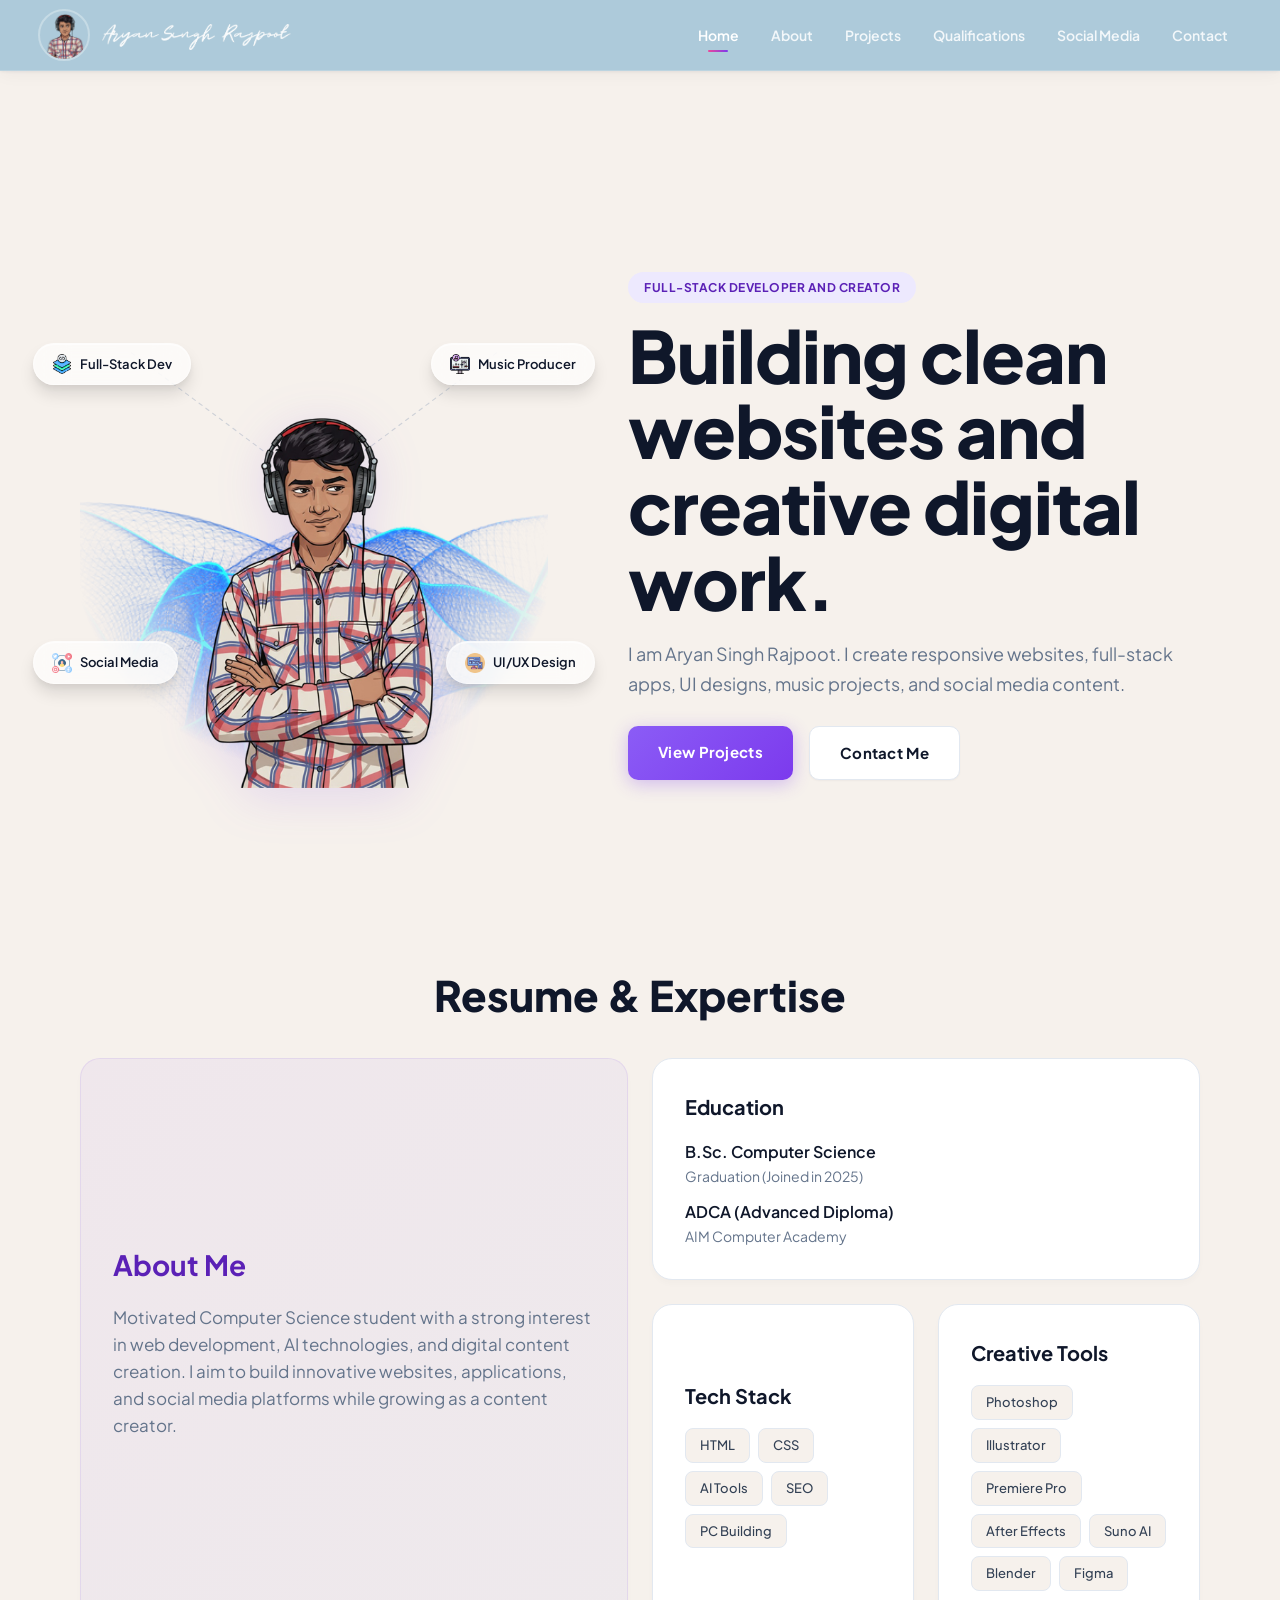
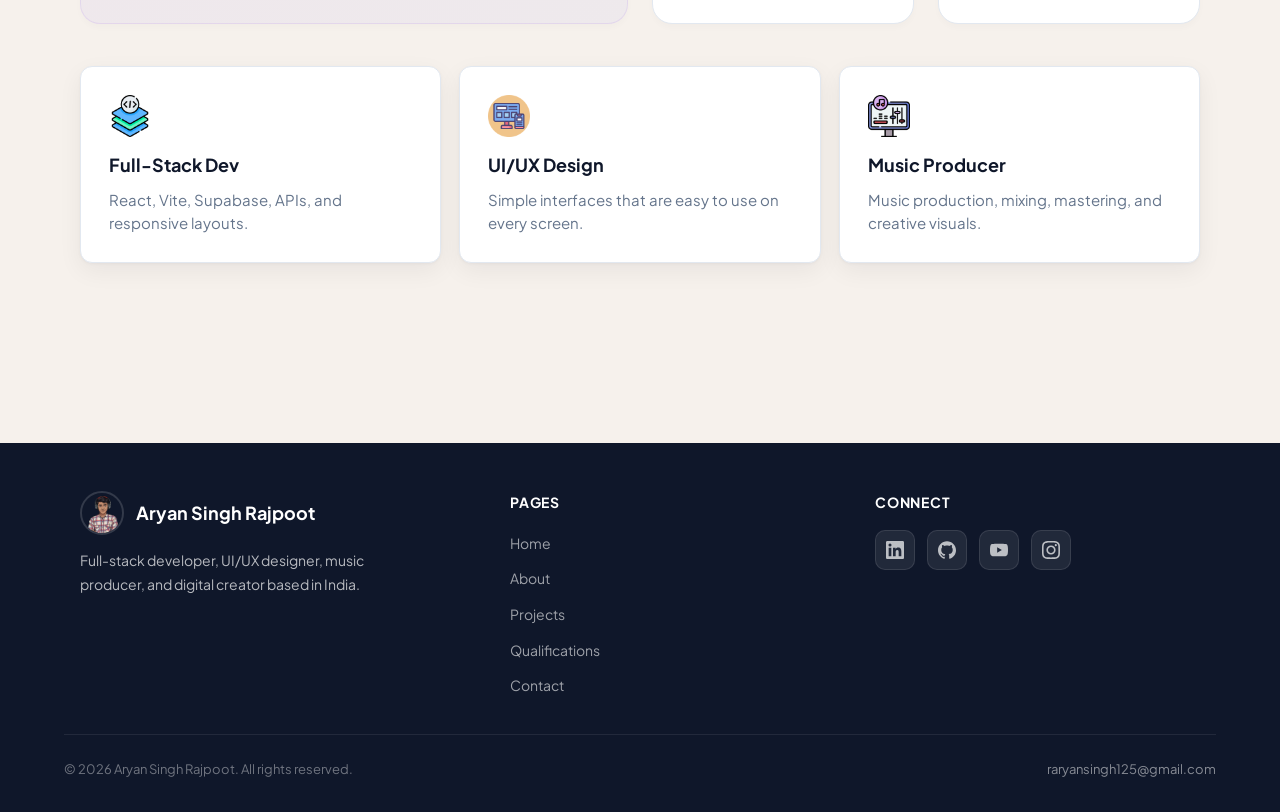
==== commit ef7a04e0: "Update footer email, LinkedIn URL, and webprojects layout and styling" ====
--- a/index.html
+++ b/index.html
@@ -24,8 +24,11 @@
     <!-- Fonts -->
     <link rel="preconnect" href="https://fonts.googleapis.com">
     <link rel="preconnect" href="https://fonts.gstatic.com" crossorigin>
-    <link href="https://fonts.googleapis.com/css2?family=Plus+Jakarta+Sans:wght@400;500;600;700;800&display=swap"
-        rel="stylesheet">
+    <link rel="preload" as="style" href="https://fonts.googleapis.com/css2?family=Plus+Jakarta+Sans:wght@400;500;600;700;800&display=swap" />
+    <link rel="stylesheet" href="https://fonts.googleapis.com/css2?family=Plus+Jakarta+Sans:wght@400;500;600;700;800&display=swap" media="print" onload="this.media='all'" />
+    <noscript>
+        <link rel="stylesheet" href="https://fonts.googleapis.com/css2?family=Plus+Jakarta+Sans:wght@400;500;600;700;800&display=swap" />
+    </noscript>
 
     <!-- Styles -->
     <link rel="stylesheet" href="global.css" />
@@ -44,7 +47,7 @@
                 <a class="brand" href="index.html">
                     <img src="assets/png-images/mySketch.png" alt="Aryan Singh Rajpoot logo" width="52" height="52" />
                     <img class="signature" src="assets/png-images/Aryan Signature.png" alt="Aryan Singh Rajpoot"
-                        width="auto" height="26" />
+                        width="189" height="26" />
                 </a>
                 <input class="menu-toggle" type="checkbox" id="menu-toggle" />
                 <label class="menu-button" for="menu-toggle" aria-label="Toggle navigation menu">
@@ -71,7 +74,7 @@
         <section class="hero" aria-label="Introduction">
             <div class="hero-image-container">
                 <img src="./assets/bg/vecteezy_3d-abstract-digital-technology-blue-light-particles-wave_33164704.png"
-                    alt="" class="glow-bg" aria-hidden="true" />
+                    alt="" class="glow-bg" aria-hidden="true" width="800" height="467" />
                 <svg class="badge-connectors" viewBox="0 0 500 560" xmlns="http://www.w3.org/2000/svg"
                     aria-hidden="true">
                     <line x1="55" y1="95" x2="250" y2="240" />
@@ -80,25 +83,25 @@
                     <line x1="445" y1="430" x2="250" y2="360" />
                 </svg>
                 <img src="./assets/png-images/mySketch.png" alt="Illustrated portrait of Aryan Singh Rajpoot"
-                    class="hero-img" />
+                    class="hero-img" width="400" height="700" />
                 <div class="badges-desktop">
                     <div class="skill-badge badge-top-left">
                         <img class="badge-icon" src="./assets/png-images/fullstack.png"
-                            alt="Full-Stack Development icon" />
+                            alt="Full-Stack Development icon" width="20" height="20" />
                         <span>Full-Stack Dev</span>
                     </div>
                     <div class="skill-badge badge-top-right">
                         <img class="badge-icon" src="./assets/png-images/Music Producer.png"
-                            alt="Music Production icon" />
+                            alt="Music Production icon" width="20" height="20" />
                         <span>Music Producer</span>
                     </div>
                     <div class="skill-badge badge-bottom-left">
                         <img class="badge-icon" src="./assets/png-images/social-media_3893051.png"
-                            alt="Social Media icon" />
+                            alt="Social Media icon" width="20" height="20" />
                         <span>Social Media</span>
                     </div>
                     <div class="skill-badge badge-bottom-right">
-                        <img class="badge-icon" src="./assets/png-images/UIUX Design.png" alt="UI/UX Design icon" />
+                        <img class="badge-icon" src="./assets/png-images/UIUX Design.png" alt="UI/UX Design icon" width="20" height="20" />
                         <span>UI/UX Design</span>
                     </div>
                 </div>
@@ -167,17 +170,17 @@
         <!-- Skill Strip -->
         <section class="skill-strip fade-in-up" aria-label="Main skills">
             <article>
-                <img src="assets/png-images/fullstack.png" alt="Full-Stack Development icon" loading="lazy" />
+                <img src="assets/png-images/fullstack.png" alt="Full-Stack Development icon" loading="lazy" width="42" height="42" />
                 <h3>Full-Stack Dev</h3>
                 <p>React, Vite, Supabase, APIs, and responsive layouts.</p>
             </article>
             <article>
-                <img src="assets/png-images/UIUX Design.png" alt="UI/UX Design icon" loading="lazy" />
+                <img src="assets/png-images/UIUX Design.png" alt="UI/UX Design icon" loading="lazy" width="42" height="42" />
                 <h3>UI/UX Design</h3>
                 <p>Simple interfaces that are easy to use on every screen.</p>
             </article>
             <article>
-                <img src="assets/png-images/Music Producer.png" alt="Music Production icon" loading="lazy" />
+                <img src="assets/png-images/Music Producer.png" alt="Music Production icon" loading="lazy" width="42" height="42" />
                 <h3>Music Producer</h3>
                 <p>Music production, mixing, mastering, and creative visuals.</p>
             </article>
@@ -190,7 +193,7 @@
         <div class="footer-inner">
             <div class="footer-about">
                 <div class="footer-brand">
-                    <img src="assets/png-images/mySketch.png" alt="Aryan Singh Rajpoot" loading="lazy" />
+                    <img src="assets/png-images/mySketch.png" alt="Aryan Singh Rajpoot" loading="lazy" width="44" height="44" />
                     <span>Aryan Singh Rajpoot</span>
                 </div>
                 <p>Full-stack developer, UI/UX designer, music producer, and digital creator based in India.</p>
@@ -208,7 +211,7 @@
             <div class="footer-social">
                 <h3>Connect</h3>
                 <div class="footer-social-links">
-                    <a class="footer-social-link" href="https://in.linkedin.com/in/aryan-rajpoot-2b7ab9279"
+                    <a class="footer-social-link" href="https://www.linkedin.com/in/aryannoff/"
                         target="_blank" rel="noopener" aria-label="LinkedIn">
                         <svg viewBox="0 0 24 24" fill="currentColor">
                             <path
--- a/navbar.css
+++ b/navbar.css
@@ -118,7 +118,11 @@
 
 @media (max-width: 820px) {
     .menu-button {
-        display: block;
+        align-items: center;
+        display: flex;
+        flex-direction: column;
+        align-content: center;
+        justify-content: center;
     }
 
     .nav-links {
--- a/index.css
+++ b/index.css
@@ -1,3 +1,9 @@
+*{
+    margin: 0;
+    padding: 0;
+    box-sizing: border-box;
+}
+
 .home-page {
     width: min(1120px, 90%);
     margin: 0 auto;
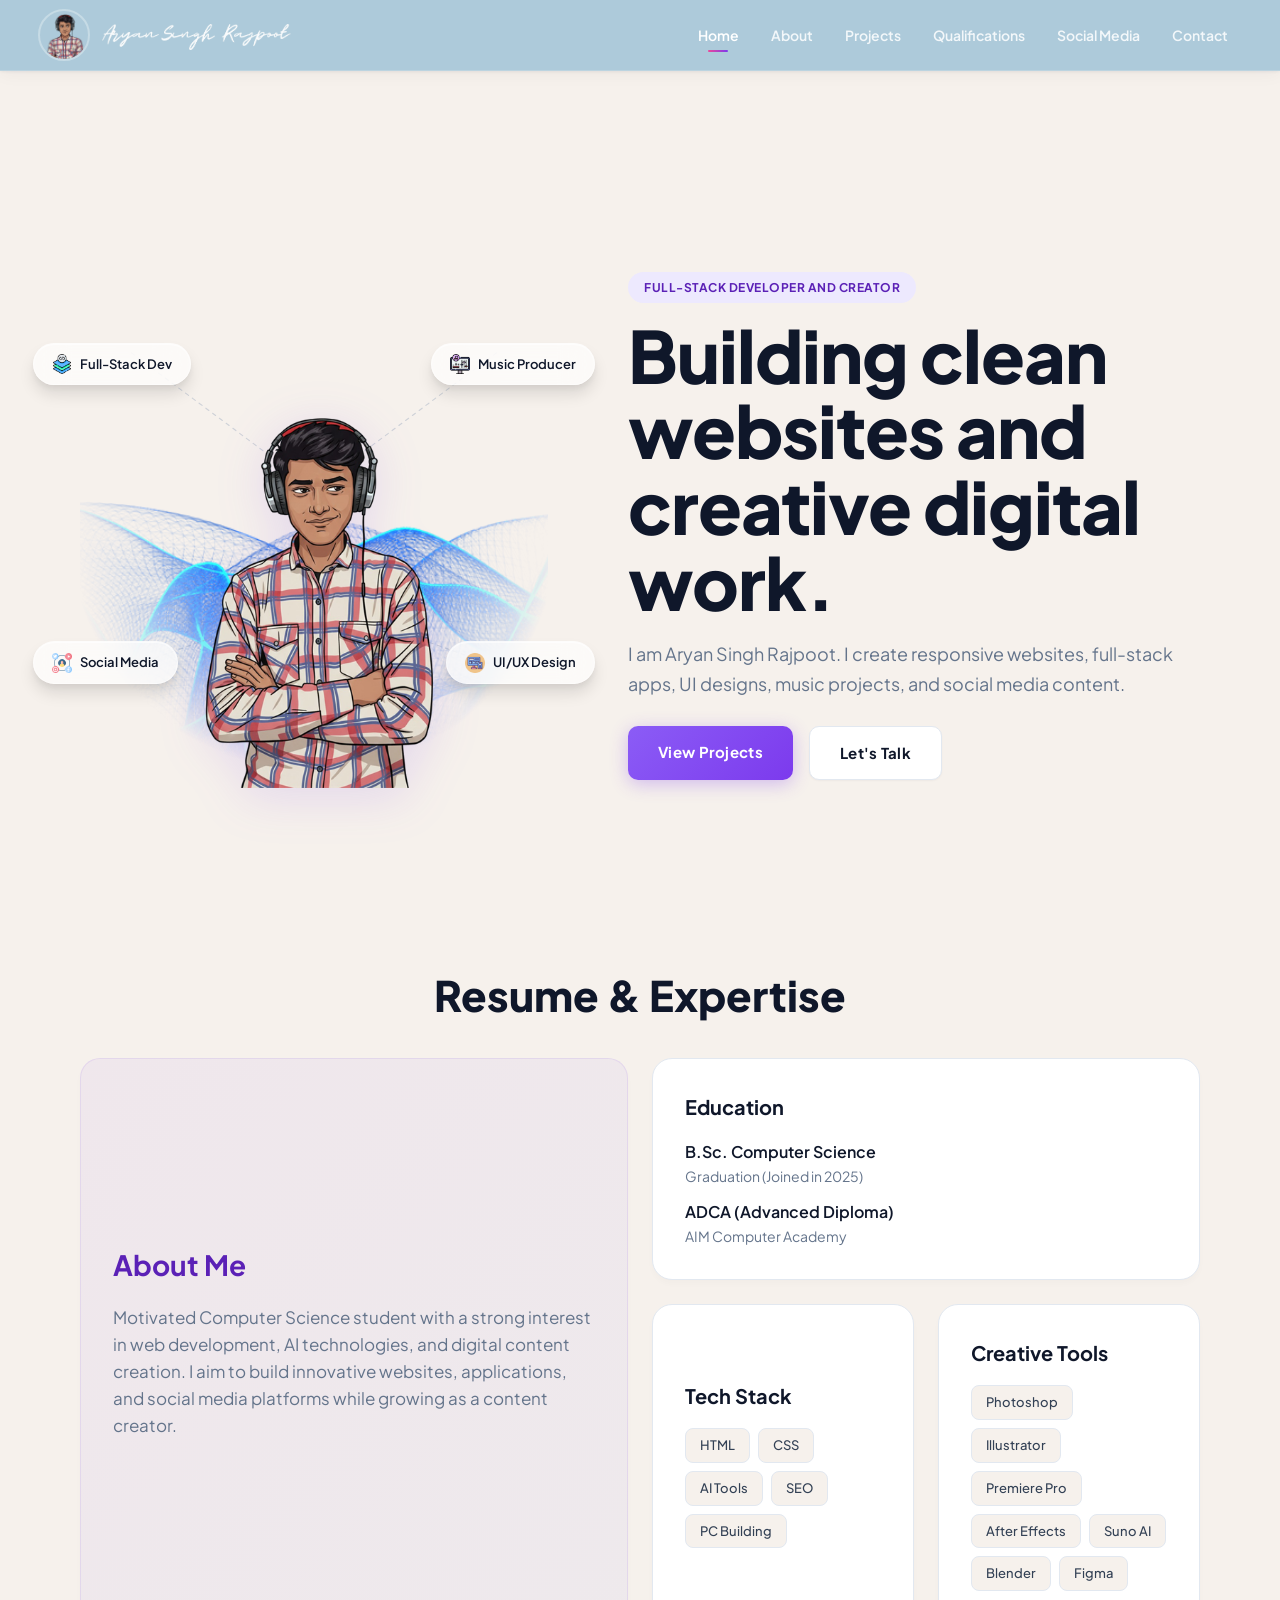
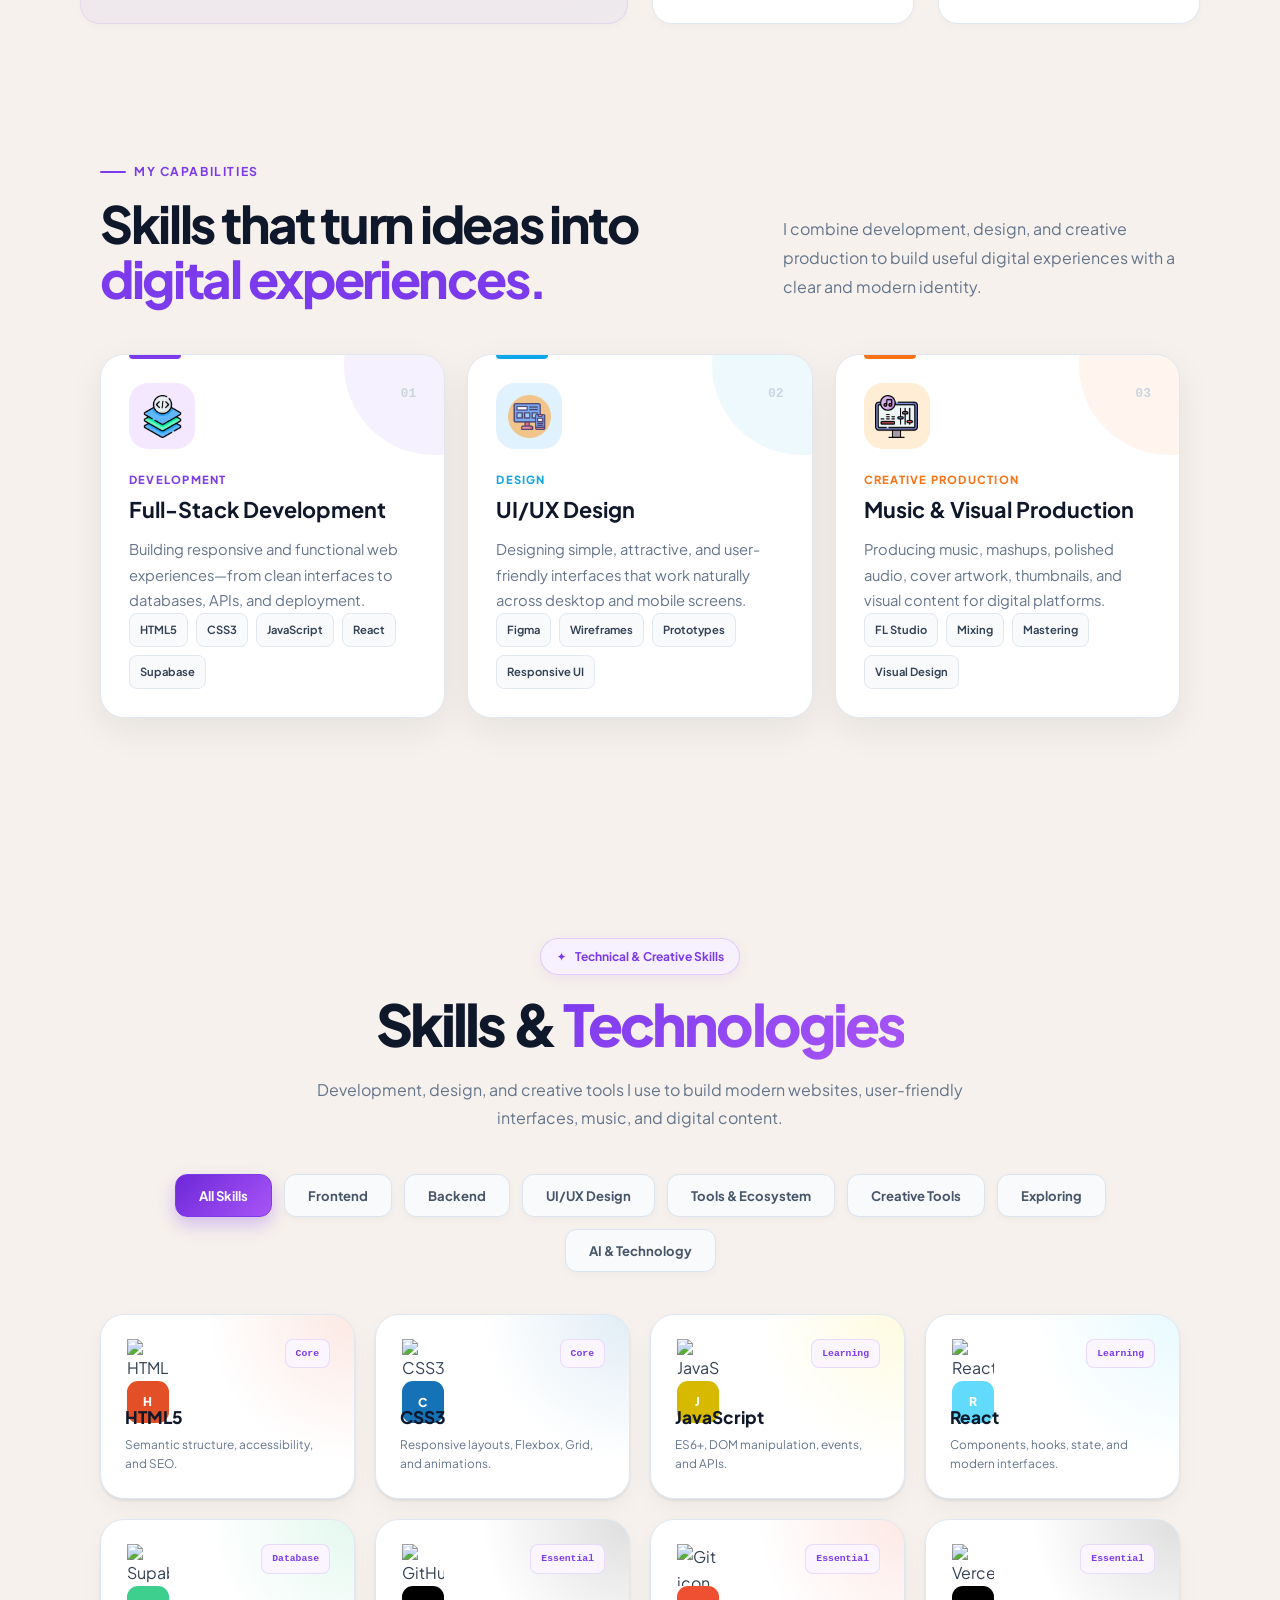
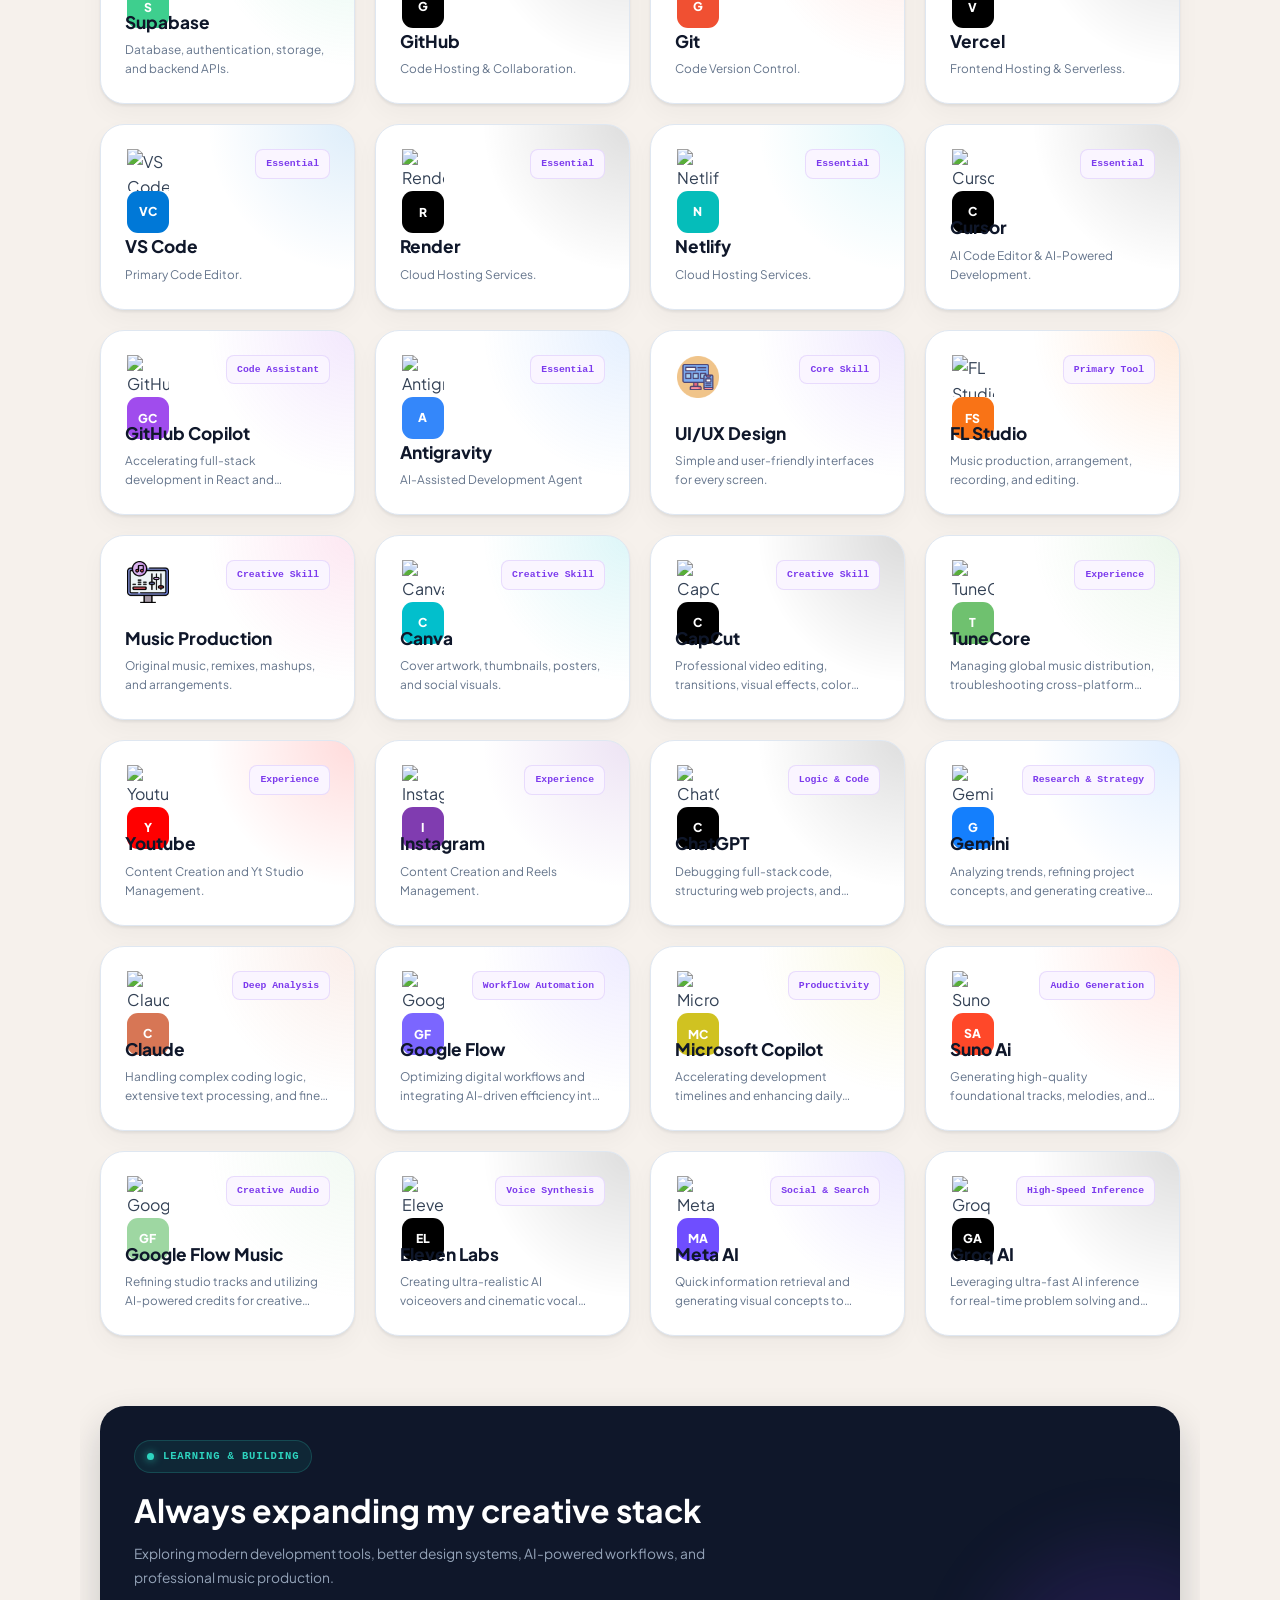
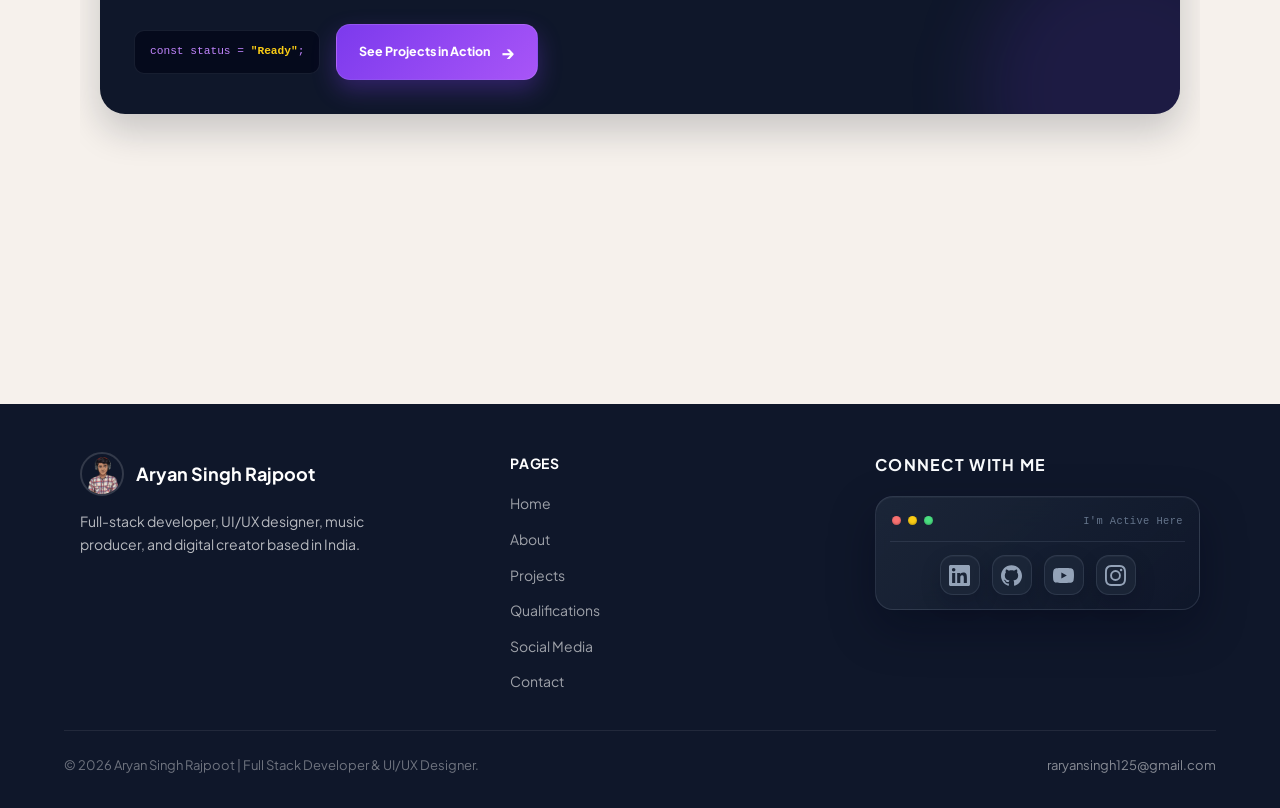
==== commit a4f17a0b: "fix: debug and complete portfolio - fix duplicate IDs, broken links, structure bugs - Fix duplicate " ====
--- a/index.html
+++ b/index.html
@@ -58,9 +58,9 @@
                 <ul class="nav-links">
                     <li><a class="active" href="index.html" aria-current="page">Home</a></li>
                     <li><a href="Pages/about/about.html">About</a></li>
-                    <li><a href="Pages/project/projects.html">Projects</a></li>
-                    <li><a href="Pages/qualificatioion/qualifications.html">Qualifications</a></li>
-                    <li><a href="Pages/socialmedia/social-media.html">Social Media</a></li>
+                    <li><a href="Pages/projects/projects.html">Projects</a></li>
+                    <li><a href="Pages/qualifications/qualifications.html">Qualifications</a></li>
+                    <li><a href="Pages/social-media/social-media.html">Social Media</a></li>
                     <li><a href="Pages/contact/contact.html">Contact</a></li>
                 </ul>
             </div>
@@ -115,8 +115,8 @@
                     UI designs, music projects, and social media content.
                 </p>
                 <div class="hero-buttons">
-                    <a class="btn btn-primary" href="Pages/project/projects.html">View Projects</a>
-                    <a class="btn btn-secondary" href="Pages/contact/contact.html">Contact Me</a>
+                    <a class="btn btn-primary" href="Pages/projects/projects.html">View Projects</a>
+                    <a class="btn btn-secondary" href="Pages/contact/contact.html">Let's Talk</a>
                 </div>
             </div>
         </section>
@@ -142,7 +142,7 @@
                         <p>AIM Computer Academy</p>
                     </div>
                 </div>
-                <div class="bento-card bento-tech">
+                <div class="bento-card bento-tech" onclick="document.getElementById('skillFilters').scrollIntoView({ behavior: 'smooth' });" style="cursor: pointer;"> 
                     <h3>Tech Stack</h3>
                     <div class="tags">
                         <span>HTML</span>
@@ -167,24 +167,202 @@
             </div>
         </section>
 
-        <!-- Skill Strip -->
-        <section class="skill-strip fade-in-up" aria-label="Main skills">
-            <article>
-                <img src="assets/png-images/fullstack.png" alt="Full-Stack Development icon" loading="lazy" width="42" height="42" />
-                <h3>Full-Stack Dev</h3>
-                <p>React, Vite, Supabase, APIs, and responsive layouts.</p>
-            </article>
-            <article>
-                <img src="assets/png-images/UIUX Design.png" alt="UI/UX Design icon" loading="lazy" width="42" height="42" />
+        <section class="portfolio-skills fade-in-up"
+         id="skills"
+         aria-labelledby="skills-title">
+
+    <div class="skills-heading">
+        <div class="skills-heading-content">
+            <span class="skills-eyebrow">My Capabilities</span>
+
+            <h2 id="skills-title">
+                Skills that turn ideas into
+                <span>digital experiences.</span>
+            </h2>
+        </div>
+
+        <p class="skills-intro">
+            I combine development, design, and creative production to build
+            useful digital experiences with a clear and modern identity.
+        </p>
+    </div>
+
+    <div class="skills-grid">
+
+        <!-- Full-Stack Development -->
+        <article class="skill-card skill-development">
+            <div class="skill-card-top">
+                <div class="skill-icon">
+                    <img
+                        src="assets/png-images/fullstack.png"
+                        alt=""
+                        width="46"
+                        height="46"
+                        loading="lazy"
+                    />
+                </div>
+
+                <span class="skill-number">01</span>
+            </div>
+
+            <div class="skill-card-content">
+                <span class="skill-category">Development</span>
+                <h3>Full-Stack Development</h3>
+
+                <p>
+                    Building responsive and functional web experiences—from
+                    clean interfaces to databases, APIs, and deployment.
+                </p>
+            </div>
+
+            <ul class="skill-tags" aria-label="Full-stack technologies">
+                <li>HTML5</li>
+                <li>CSS3</li>
+                <li>JavaScript</li>
+                <li>React</li>
+                <li>Supabase</li>
+            </ul>
+        </article>
+
+        <!-- UI/UX Design -->
+        <article class="skill-card skill-design">
+            <div class="skill-card-top">
+                <div class="skill-icon">
+                    <img
+                        src="assets/png-images/UIUX Design.png"
+                        alt=""
+                        width="46"
+                        height="46"
+                        loading="lazy"
+                    />
+                </div>
+
+                <span class="skill-number">02</span>
+            </div>
+
+            <div class="skill-card-content">
+                <span class="skill-category">Design</span>
                 <h3>UI/UX Design</h3>
-                <p>Simple interfaces that are easy to use on every screen.</p>
-            </article>
-            <article>
-                <img src="assets/png-images/Music Producer.png" alt="Music Production icon" loading="lazy" width="42" height="42" />
-                <h3>Music Producer</h3>
-                <p>Music production, mixing, mastering, and creative visuals.</p>
-            </article>
-        </section>
+
+                <p>
+                    Designing simple, attractive, and user-friendly interfaces
+                    that work naturally across desktop and mobile screens.
+                </p>
+            </div>
+
+            <ul class="skill-tags" aria-label="UI and UX design skills">
+                <li>Figma</li>
+                <li>Wireframes</li>
+                <li>Prototypes</li>
+                <li>Responsive UI</li>
+            </ul>
+        </article>
+
+        <!-- Music and Creative Production -->
+        <article class="skill-card skill-creative">
+            <div class="skill-card-top">
+                <div class="skill-icon">
+                    <img
+                        src="assets/png-images/Music Producer.png"
+                        alt=""
+                        width="46"
+                        height="46"
+                        loading="lazy"
+                    />
+                </div>
+
+                <span class="skill-number">03</span>
+            </div>
+
+            <div class="skill-card-content">
+                <span class="skill-category">Creative Production</span>
+                <h3>Music & Visual Production</h3>
+
+                <p>
+                    Producing music, mashups, polished audio, cover artwork,
+                    thumbnails, and visual content for digital platforms.
+                </p>
+            </div>
+
+            <ul class="skill-tags" aria-label="Creative production skills">
+                <li>FL Studio</li>
+                <li>Mixing</li>
+                <li>Mastering</li>
+                <li>Visual Design</li>
+            </ul>
+        </article>
+
+    </div>
+
+</section>
+
+
+<section class="tech-skills fade-in-up"
+         id="tech-skills-section"
+         aria-labelledby="tech-skills-title">
+
+    <div class="tech-skills-container">
+
+        <header class="tech-skills-header">
+            <span class="tech-skills-label">
+                <span aria-hidden="true">✦</span>
+                Technical & Creative Skills
+            </span>
+
+            <h2 id="tech-skills-title">
+                Skills & <span>Technologies</span>
+            </h2>
+
+            <p>
+                Development, design, and creative tools I use to build modern
+                websites, user-friendly interfaces, music, and digital content.
+            </p>
+        </header>
+
+        <!-- Filter buttons JavaScript se generate honge -->
+        <div class="skill-filter-wrapper">
+            <div class="skill-filters"
+                 id="skillFilters"
+                 aria-label="Filter skills">
+            </div>
+        </div>
+
+        <!-- Skill cards JavaScript se generate honge -->
+        <div class="skills-card-grid"
+             id="skillsGrid"
+             aria-live="polite">
+        </div>
+
+        <!-- Bottom CTA -->
+        <div class="skills-cta">
+            <div class="skills-cta-content">
+                <span class="skills-status">
+                    <span class="status-dot" aria-hidden="true"></span>
+                    Learning & Building
+                </span>
+
+                <h3>Always expanding my creative stack</h3>
+
+                <p>
+                    Exploring modern development tools, better design systems,
+                    AI-powered workflows, and professional music production.
+                </p>
+            </div>
+
+            <div class="skills-cta-actions">
+                <code>
+                    const status = <strong>"Ready"</strong>;
+                </code>
+
+                <a href="Pages/projects/projects.html" class="skills-project-button">
+                    See Projects in Action
+                    <span aria-hidden="true">→</span>
+                </a>
+            </div>
+        </div>
+
+    </div>
+</section>
 
     </main>
 
@@ -203,51 +381,84 @@
                 <ul>
                     <li><a href="index.html">Home</a></li>
                     <li><a href="Pages/about/about.html">About</a></li>
-                    <li><a href="Pages/project/projects.html">Projects</a></li>
-                    <li><a href="Pages/qualificatioion/qualifications.html">Qualifications</a></li>
+                    <li><a href="Pages/projects/projects.html">Projects</a></li>
+                    <li><a href="Pages/qualifications/qualifications.html">Qualifications</a></li>
+                    <li><a href="Pages/social-media/social-media.html">Social Media</a></li>
                     <li><a href="Pages/contact/contact.html">Contact</a></li>
                 </ul>
             </nav>
             <div class="footer-social">
-                <h3>Connect</h3>
-                <div class="footer-social-links">
-                    <a class="footer-social-link" href="https://www.linkedin.com/in/aryannoff/"
-                        target="_blank" rel="noopener" aria-label="LinkedIn">
-                        <svg viewBox="0 0 24 24" fill="currentColor">
-                            <path
-                                d="M20.447 20.452h-3.554v-5.569c0-1.328-.027-3.037-1.852-3.037-1.853 0-2.136 1.445-2.136 2.939v5.667H9.351V9h3.414v1.561h.046c.477-.9 1.637-1.85 3.37-1.85 3.601 0 4.267 2.37 4.267 5.455v6.286zM5.337 7.433a2.062 2.062 0 01-2.063-2.065 2.064 2.064 0 112.063 2.065zm1.782 13.019H3.555V9h3.564v11.452zM22.225 0H1.771C.792 0 0 .774 0 1.729v20.542C0 23.227.792 24 1.771 24h20.451C23.2 24 24 23.227 24 22.271V1.729C24 .774 23.2 0 22.222 0h.003z" />
-                        </svg>
-                    </a>
-                    <a class="footer-social-link" href="https://github.com/" target="_blank" rel="noopener"
-                        aria-label="GitHub">
-                        <svg viewBox="0 0 24 24" fill="currentColor">
-                            <path
-                                d="M12 .297c-6.63 0-12 5.373-12 12 0 5.303 3.438 9.8 8.205 11.385.6.113.82-.258.82-.577 0-.285-.01-1.04-.015-2.04-3.338.724-4.042-1.61-4.042-1.61C4.422 18.07 3.633 17.7 3.633 17.7c-1.087-.744.084-.729.084-.729 1.205.084 1.838 1.236 1.838 1.236 1.07 1.835 2.809 1.305 3.495.998.108-.776.417-1.305.76-1.605-2.665-.3-5.466-1.332-5.466-5.93 0-1.31.465-2.38 1.235-3.22-.135-.303-.54-1.523.105-3.176 0 0 1.005-.322 3.3 1.23.96-.267 1.98-.399 3-.405 1.02.006 2.04.138 3 .405 2.28-1.552 3.285-1.23 3.285-1.23.645 1.653.24 2.873.12 3.176.765.84 1.23 1.91 1.23 3.22 0 4.61-2.805 5.625-5.475 5.92.42.36.81 1.096.81 2.22 0 1.606-.015 2.896-.015 3.286 0 .315.21.69.825.57C20.565 22.092 24 17.592 24 12.297c0-6.627-5.373-12-12-12" />
-                        </svg>
-                    </a>
-                    <a class="footer-social-link" href="https://youtube.com/@MrRajpootStudio" target="_blank"
-                        rel="noopener" aria-label="YouTube">
-                        <svg viewBox="0 0 24 24" fill="currentColor">
-                            <path
-                                d="M23.498 6.186a3.016 3.016 0 0 0-2.122-2.136C19.505 3.545 12 3.545 12 3.545s-7.505 0-9.377.505A3.017 3.017 0 0 0 .502 6.186C0 8.07 0 12 0 12s0 3.93.502 5.814a3.016 3.016 0 0 0 2.122 2.136c1.871.505 9.376.505 9.376.505s7.505 0 9.377-.505a3.015 3.015 0 0 0 2.122-2.136C24 15.93 24 12 24 12s0-3.93-.502-5.814zM9.545 15.568V8.432L15.818 12l-6.273 3.568z" />
-                        </svg>
-                    </a>
-                    <a class="footer-social-link" href="https://instagram.com/" target="_blank" rel="noopener"
-                        aria-label="Instagram">
-                        <svg viewBox="0 0 24 24" fill="currentColor">
-                            <path
-                                d="M12 0C8.74 0 8.333.015 7.053.072 5.775.132 4.905.333 4.14.63c-.789.306-1.459.717-2.126 1.384S.935 3.35.63 4.14C.333 4.905.131 5.775.072 7.053.012 8.333 0 8.74 0 12s.015 3.667.072 4.947c.06 1.277.261 2.148.558 2.913.306.788.717 1.459 1.384 2.126.667.666 1.336 1.079 2.126 1.384.766.296 1.636.499 2.913.558C8.333 23.988 8.74 24 12 24s3.667-.015 4.947-.072c1.277-.06 2.148-.262 2.913-.558.788-.306 1.459-.718 2.126-1.384.666-.667 1.079-1.335 1.384-2.126.296-.765.499-1.636.558-2.913.06-1.28.072-1.687.072-4.947s-.015-3.667-.072-4.947c-.06-1.277-.262-2.149-.558-2.913-.306-.789-.718-1.459-1.384-2.126C21.319 1.347 20.651.935 19.86.63c-.765-.297-1.636-.499-2.913-.558C15.667.012 15.26 0 12 0zm0 2.16c3.203 0 3.585.016 4.85.071 1.17.055 1.805.249 2.227.415.562.217.96.477 1.382.896.419.42.679.819.896 1.381.164.422.36 1.057.413 2.227.057 1.266.07 1.646.07 4.85s-.015 3.585-.074 4.85c-.061 1.17-.256 1.805-.421 2.227-.224.562-.479.96-.899 1.382-.419.419-.824.679-1.38.896-.42.164-1.065.36-2.235.413-1.274.057-1.649.07-4.859.07-3.211 0-3.586-.015-4.859-.074-1.171-.061-1.816-.256-2.236-.421-.569-.224-.96-.479-1.379-.899-.421-.419-.69-.824-.9-1.38-.165-.42-.359-1.065-.42-2.235-.045-1.26-.061-1.649-.061-4.844 0-3.196.016-3.586.061-4.861.061-1.17.255-1.814.42-2.234.21-.57.479-.96.9-1.381.419-.419.81-.689 1.379-.898.42-.166 1.051-.361 2.221-.421 1.275-.045 1.65-.06 4.859-.06l.045.03zm0 3.678a6.162 6.162 0 1 0 0 12.324 6.162 6.162 0 1 0 0-12.324zM12 16c-2.21 0-4-1.79-4-4s1.79-4 4-4 4 1.79 4 4-1.79 4-4 4zm7.846-10.405a1.441 1.441 0 1 1-2.882 0 1.441 1.441 0 0 1 2.882 0z" />
-                        </svg>
-                    </a>
-                </div>
-            </div>
+    <h3>Connect with Me</h3>
+
+    <div class="social-window">
+        <div class="social-window-header">
+            <div class="window-controls" aria-hidden="true">
+                <span class="window-dot dot-red"></span>
+                <span class="window-dot dot-yellow"></span>
+                <span class="window-dot dot-green"></span>
+            </div>
+
+            <span class="social-window-file">I'm Active Here</span>
+        </div>
+
+        <div class="footer-social-links">
+            <a class="footer-social-link linkedin"
+               href="https://www.linkedin.com/in/aryannoff/"
+               target="_blank"
+               rel="noopener noreferrer"
+               aria-label="Visit my LinkedIn profile"
+               data-tooltip="LinkedIn">
+
+                <svg viewBox="0 0 24 24" aria-hidden="true">
+                    <path d="M20.447 20.452h-3.554v-5.569c0-1.328-.027-3.037-1.852-3.037-1.853 0-2.136 1.445-2.136 2.939v5.667H9.351V9h3.414v1.561h.046c.477-.9 1.637-1.85 3.37-1.85 3.601 0 4.267 2.37 4.267 5.455v6.286zM5.337 7.433a2.062 2.062 0 01-2.063-2.065 2.064 2.064 0 112.063 2.065zm1.782 13.019H3.555V9h3.564v11.452zM22.225 0H1.771C.792 0 0 .774 0 1.729v20.542C0 23.227.792 24 1.771 24h20.451C23.2 24 24 23.227 24 22.271V1.729C24 .774 23.2 0 22.222 0h.003z"/>
+                </svg>
+            </a>
+
+            <a class="footer-social-link github"
+               href="https://github.com/aryanoff"
+               target="_blank"
+               rel="noopener noreferrer"
+               aria-label="Visit my GitHub profile"
+               data-tooltip="GitHub">
+
+                <svg viewBox="0 0 24 24" aria-hidden="true">
+                    <path d="M12 .297c-6.63 0-12 5.373-12 12 0 5.303 3.438 9.8 8.205 11.385.6.113.82-.258.82-.577 0-.285-.01-1.04-.015-2.04-3.338.724-4.042-1.61-4.042-1.61C4.422 18.07 3.633 17.7 3.633 17.7c-1.087-.744.084-.729.084-.729 1.205.084 1.838 1.236 1.838 1.236 1.07 1.835 2.809 1.305 3.495.998.108-.776.417-1.305.76-1.605-2.665-.3-5.466-1.332-5.466-5.93 0-1.31.465-2.38 1.235-3.22-.135-.303-.54-1.523.105-3.176 0 0 1.005-.322 3.3 1.23.96-.267 1.98-.399 3-.405 1.02.006 2.04.138 3 .405 2.28-1.552 3.285-1.23 3.285-1.23.645 1.653.24 2.873.12 3.176.765.84 1.23 1.91 1.23 3.22 0 4.61-2.805 5.625-5.475 5.92.42.36.81 1.096.81 2.22 0 1.606-.015 2.896-.015 3.286 0 .315.21.69.825.57C20.565 22.092 24 17.592 24 12.297c0-6.627-5.373-12-12-12"/>
+                </svg>
+            </a>
+
+            <a class="footer-social-link youtube"
+               href="https://youtube.com/@MrRajpootStudio"
+               target="_blank"
+               rel="noopener noreferrer"
+               aria-label="Visit Mr Rajpoot Studio on YouTube"
+               data-tooltip="YouTube">
+
+                <svg viewBox="0 0 24 24" aria-hidden="true">
+                    <path d="M23.498 6.186a3.016 3.016 0 0 0-2.122-2.136C19.505 3.545 12 3.545 12 3.545s-7.505 0-9.377.505A3.017 3.017 0 0 0 .502 6.186C0 8.07 0 12 0 12s0 3.93.502 5.814a3.016 3.016 0 0 0 2.122 2.136c1.871.505 9.376.505 9.376.505s7.505 0 9.377-.505a3.015 3.015 0 0 0 2.122-2.136C24 15.93 24 12 24 12s0-3.93-.502-5.814zM9.545 15.568V8.432L15.818 12l-6.273 3.568z"/>
+                </svg>
+            </a>
+
+            <a class="footer-social-link instagram"
+               href="https://instagram.com/"
+               target="_blank"
+               rel="noopener noreferrer"
+               aria-label="Visit my Instagram profile"
+               data-tooltip="Instagram">
+
+                <svg viewBox="0 0 24 24" aria-hidden="true">
+                    <path d="M12 2.163c3.204 0 3.584.012 4.85.07 3.252.148 4.771 1.691 4.919 4.919.058 1.265.069 1.645.069 4.849s-.012 3.584-.069 4.849c-.149 3.225-1.664 4.771-4.919 4.919-1.266.058-1.644.07-4.85.07s-3.584-.012-4.849-.07c-3.26-.149-4.771-1.699-4.919-4.92-.058-1.265-.07-1.644-.07-4.849s.013-3.583.07-4.849C2.381 3.924 3.896 2.38 7.151 2.232 8.417 2.175 8.796 2.163 12 2.163zm0-2.163C8.741 0 8.333.014 7.053.072 2.695.272.273 2.69.073 7.052.014 8.333 0 8.741 0 12s.014 3.668.072 4.948c.2 4.358 2.618 6.78 6.98 6.98C8.333 23.986 8.741 24 12 24s3.668-.014 4.948-.072c4.354-.2 6.782-2.618 6.979-6.98C23.986 15.668 24 15.26 24 12s-.014-3.667-.072-4.947c-.196-4.354-2.617-6.78-6.979-6.98C15.668.014 15.26 0 12 0zm0 5.838a6.162 6.162 0 100 12.324 6.162 6.162 0 000-12.324zm0 10.162a4 4 0 110-8 4 4 0 010 8zm6.406-11.845a1.44 1.44 0 100 2.881 1.44 1.44 0 000-2.881z"/>
+                </svg>
+            </a>
+        </div>
+    </div>
+</div>
         </div>
         <div class="footer-bottom">
-            <p>&copy; <span id="copyright-year">2026</span> Aryan Singh Rajpoot. All rights reserved.</p>
+            <p>&copy; <span id="copyright-year">2026</span> Aryan Singh Rajpoot | Full Stack Developer & UI/UX Designer.</p>
             <a href="mailto:raryansingh125@gmail.com">raryansingh125@gmail.com</a>
         </div>
     </footer>
-
+    <script src="skills.js" defer></script>
     <script src="main.js" defer></script>
 </body>
 
--- a/global.css
+++ b/global.css
@@ -302,34 +302,255 @@
     color: #ffffff;
 }
 
+/* Main developer-style window */
+.social-window {
+    position: relative;
+    padding: 14px;
+    overflow: visible;
+    border: 1px solid rgba(148, 163, 184, 0.18);
+    border-radius: 18px;
+
+    background:
+        linear-gradient(
+            135deg,
+            rgba(30, 41, 59, 0.82),
+            rgba(15, 23, 42, 0.94)
+        );
+
+    box-shadow:
+        0 18px 45px rgba(2, 6, 23, 0.35),
+        inset 0 1px 0 rgba(255, 255, 255, 0.04);
+
+    backdrop-filter: blur(16px);
+    -webkit-backdrop-filter: blur(16px);
+}
+
+/* Subtle purple ambient glow */
+.social-window::before {
+    content: "";
+    position: absolute;
+    inset: -1px;
+    z-index: -1;
+    border-radius: inherit;
+    background: linear-gradient(
+        135deg,
+        rgba(139, 92, 246, 0.22),
+        transparent 42%,
+        rgba(59, 130, 246, 0.12)
+    );
+    filter: blur(14px);
+    opacity: 0;
+    transition: opacity 0.35s ease;
+}
+
+.social-window:hover::before {
+    opacity: 1;
+}
+
+/* Top window bar */
+.social-window-header {
+    display: flex;
+    align-items: center;
+    justify-content: space-between;
+    gap: 15px;
+    padding: 2px 2px 12px;
+    margin-bottom: 13px;
+    border-bottom: 1px solid rgba(148, 163, 184, 0.15);
+}
+
+.window-controls {
+    display: flex;
+    align-items: center;
+    gap: 7px;
+}
+
+.window-dot {
+    display: block;
+    width: 9px;
+    height: 9px;
+    border-radius: 50%;
+    box-shadow: inset 0 -1px 2px rgba(0, 0, 0, 0.25);
+}
+
+.dot-red {
+    background: #f87171;
+}
+
+.dot-yellow {
+    background: #facc15;
+}
+
+.dot-green {
+    background: #4ade80;
+}
+
+.social-window-file {
+    color: #64748b;
+    font-family: "Fira Code", "JetBrains Mono", Consolas, monospace;
+    font-size: 0.65rem;
+    letter-spacing: 0.04em;
+}
+
+/* Social icons layout */
 .footer-social-links {
     display: flex;
+    flex-wrap: wrap;
     gap: 12px;
-    flex-wrap: wrap;
-}
-
+    justify-content: center;
+    align-items: center;
+}
+
+/* Individual social icon */
 .footer-social-link {
-    display: grid;
-    place-items: center;
+    --brand-color: #8b5cf6;
+
+    position: relative;
+    display: flex;
+    align-items: center;
+    justify-content: center;
     width: 40px;
     height: 40px;
-    border-radius: 10px;
-    background: rgba(255, 255, 255, 0.08);
-    border: 1px solid rgba(255, 255, 255, 0.1);
-    color: rgba(255, 255, 255, 0.7);
+
+    color: #94a3b8;
     text-decoration: none;
-    transition: background 0.2s ease, color 0.2s ease, transform 0.2s ease;
+    border: 1px solid rgba(148, 163, 184, 0.16);
+    border-radius: 13px;
+    background: rgba(30, 41, 59, 0.74);
+
+    box-shadow:
+        0 8px 20px rgba(2, 6, 23, 0.18),
+        inset 0 1px 0 rgba(255, 255, 255, 0.035);
+
+    transition:
+        transform 0.25s ease,
+        color 0.25s ease,
+        background-color 0.25s ease,
+        border-color 0.25s ease,
+        box-shadow 0.25s ease;
+}
+
+.footer-social-link svg {
+    width: 21px;
+    height: 21px;
+    fill: currentColor;
+    transition: transform 0.25s ease;
 }
 
 .footer-social-link:hover {
-    background: var(--accent);
     color: #ffffff;
-    transform: translateY(-2px);
-}
-
-.footer-social-link svg {
-    width: 18px;
-    height: 18px;
+    background: color-mix(in srgb, var(--brand-color) 20%, #1e293b);
+    border-color: color-mix(in srgb, var(--brand-color) 70%, transparent);
+    transform: translateY(-4px);
+
+    box-shadow:
+        0 12px 26px color-mix(
+            in srgb,
+            var(--brand-color) 25%,
+            transparent
+        ),
+        inset 0 1px 0 rgba(255, 255, 255, 0.08);
+}
+
+.footer-social-link:hover svg {
+    transform: scale(1.1);
+}
+
+.footer-social-link:active {
+    transform: translateY(-1px) scale(0.97);
+}
+
+.footer-social-link:focus-visible {
+    outline: 3px solid color-mix(
+        in srgb,
+        var(--brand-color) 45%,
+        transparent
+    );
+    outline-offset: 3px;
+}
+
+/* Brand colors */
+.footer-social-link.linkedin {
+    --brand-color: #0a66c2;
+}
+
+.footer-social-link.github {
+    --brand-color: #7c3aed;
+}
+
+.footer-social-link.youtube {
+    --brand-color: #ff0033;
+}
+
+.footer-social-link.instagram {
+    --brand-color: #C13584;
+}
+
+/* Tooltip */
+.footer-social-link::after {
+    content: attr(data-tooltip);
+    position: absolute;
+    left: 50%;
+    bottom: calc(100% + 10px);
+    z-index: 10;
+
+    padding: 6px 9px;
+    color: #f8fafc;
+    font-family: "Fira Code", Consolas, monospace;
+    font-size: 0.65rem;
+    white-space: nowrap;
+
+    border: 1px solid rgba(148, 163, 184, 0.2);
+    border-radius: 7px;
+    background: #0f172a;
+
+    opacity: 0;
+    visibility: hidden;
+    pointer-events: none;
+    transform: translate(-50%, 6px);
+    transition:
+        opacity 0.2s ease,
+        visibility 0.2s ease,
+        transform 0.2s ease;
+}
+
+.footer-social-link:hover::after,
+.footer-social-link:focus-visible::after {
+    opacity: 1;
+    visibility: visible;
+    transform: translate(-50%, 0);
+}
+
+/* Mobile */
+@media (max-width: 480px) {
+    .social-window {
+        padding: 12px;
+        border-radius: 15px;
+    }
+
+    .footer-social-links {
+        gap: 8px;
+    }
+
+    .footer-social-link {
+        width: 40px;
+        height: 40px;
+        border-radius: 11px;
+    }
+
+    .footer-social-link svg {
+        width: 19px;
+        height: 19px;
+    }
+}
+
+/* Accessibility */
+@media (prefers-reduced-motion: reduce) {
+    .footer-social-link,
+    .footer-social-link svg,
+    .footer-social-link::after,
+    .social-window::before {
+        transition: none;
+    }
 }
 
 .footer-bottom {
--- a/index.css
+++ b/index.css
@@ -1,9 +1,3 @@
-*{
-    margin: 0;
-    padding: 0;
-    box-sizing: border-box;
-}
-
 .home-page {
     width: min(1120px, 90%);
     margin: 0 auto;
@@ -179,6 +173,951 @@
     50%       { transform: translateY(-10px); }
 }
 
+/* ================================
+   PORTFOLIO SKILLS SECTION
+================================ */
+
+.portfolio-skills {
+    --skills-navy: #0f172a;
+    --skills-text: #334155;
+    --skills-muted: #64748b;
+    --skills-border: #e2e8f0;
+    --skills-purple: #7c3aed;
+    --skills-purple-light: #f3e8ff;
+
+    position: relative;
+    width: min(1120px, calc(100% - 40px));
+    margin: 0 auto;
+    padding: 110px 0;
+}
+
+/* Section heading */
+
+.skills-heading {
+    display: grid;
+    grid-template-columns: minmax(0, 1.1fr) minmax(280px, 0.7fr);
+    align-items: end;
+    gap: 60px;
+    margin-bottom: 48px;
+}
+
+.skills-eyebrow {
+    display: inline-flex;
+    align-items: center;
+    gap: 8px;
+    margin-bottom: 14px;
+    color: var(--skills-purple);
+    font-size: 0.76rem;
+    font-weight: 700;
+    letter-spacing: 0.13em;
+    text-transform: uppercase;
+}
+
+.skills-eyebrow::before {
+    content: "";
+    width: 26px;
+    height: 2px;
+    border-radius: 10px;
+    background: var(--skills-purple);
+}
+
+.skills-heading h2 {
+    max-width: 650px;
+    margin: 0;
+    color: var(--skills-navy);
+    font-size: clamp(2rem, 4vw, 3.5rem);
+    font-weight: 750;
+    line-height: 1.08;
+    letter-spacing: -0.045em;
+}
+
+.skills-heading h2 span {
+    color: var(--skills-purple);
+}
+
+.skills-intro {
+    max-width: 430px;
+    margin: 0 0 5px;
+    color: var(--skills-muted);
+    font-size: 1rem;
+    line-height: 1.8;
+}
+
+/* Main cards */
+
+.skills-grid {
+    display: grid;
+    grid-template-columns: repeat(3, minmax(0, 1fr));
+    gap: 22px;
+}
+
+.skill-card {
+    position: relative;
+    display: flex;
+    flex-direction: column;
+    min-height: 360px;
+    padding: 28px;
+    overflow: hidden;
+    border: 1px solid var(--skills-border);
+    border-radius: 24px;
+    background: #ffffff;
+    box-shadow: 0 12px 35px rgba(15, 23, 42, 0.07);
+    transition:
+        transform 0.3s ease,
+        border-color 0.3s ease,
+        box-shadow 0.3s ease;
+}
+
+/* Colored top line */
+
+.skill-card::before {
+    content: "";
+    position: absolute;
+    top: 0;
+    left: 28px;
+    width: 52px;
+    height: 4px;
+    border-radius: 0 0 10px 10px;
+    background: var(--card-accent);
+    transition: width 0.3s ease;
+}
+
+/* Soft background glow */
+
+.skill-card::after {
+    content: "";
+    position: absolute;
+    top: -80px;
+    right: -80px;
+    width: 180px;
+    height: 180px;
+    border-radius: 50%;
+    background: var(--card-glow);
+    opacity: 0.55;
+    pointer-events: none;
+}
+
+.skill-development {
+    --card-accent: #7c3aed;
+    --card-soft: #f3e8ff;
+    --card-glow: rgba(124, 58, 237, 0.13);
+}
+
+.skill-design {
+    --card-accent: #0ea5e9;
+    --card-soft: #e0f2fe;
+    --card-glow: rgba(14, 165, 233, 0.13);
+}
+
+.skill-creative {
+    --card-accent: #f97316;
+    --card-soft: #ffedd5;
+    --card-glow: rgba(249, 115, 22, 0.13);
+}
+
+.skill-card:hover {
+    transform: translateY(-7px);
+    border-color: var(--card-accent);
+    box-shadow: 0 20px 48px rgba(15, 23, 42, 0.12);
+}
+
+.skill-card:hover::before {
+    width: calc(100% - 56px);
+}
+
+.skill-card-top {
+    position: relative;
+    z-index: 1;
+    display: flex;
+    align-items: flex-start;
+    justify-content: space-between;
+    margin-bottom: 30px;
+}
+
+.skill-icon {
+    display: grid;
+    place-items: center;
+    width: 66px;
+    height: 66px;
+    border-radius: 19px;
+    background: var(--card-soft);
+}
+
+.skill-icon img {
+    display: block;
+    width: 43px;
+    height: 43px;
+    object-fit: contain;
+}
+
+.skill-number {
+    color: #cbd5e1;
+    font-family: Consolas, "Courier New", monospace;
+    font-size: 0.82rem;
+    font-weight: 700;
+}
+
+.skill-card-content {
+    position: relative;
+    z-index: 1;
+}
+
+.skill-category {
+    display: block;
+    margin-bottom: 7px;
+    color: var(--card-accent);
+    font-size: 0.7rem;
+    font-weight: 750;
+    letter-spacing: 0.11em;
+    text-transform: uppercase;
+}
+
+.skill-card h3 {
+    margin: 0 0 13px;
+    color: var(--skills-navy);
+    font-size: 1.35rem;
+    line-height: 1.3;
+}
+
+.skill-card p {
+    margin: 0;
+    color: var(--skills-muted);
+    font-size: 0.92rem;
+    line-height: 1.72;
+}
+
+/* Skill tags */
+
+.skill-tags {
+    position: relative;
+    z-index: 1;
+    display: flex;
+    flex-wrap: wrap;
+    gap: 8px;
+    padding: 0;
+    margin: auto 0 0;
+    list-style: none;
+}
+
+.skill-tags li {
+    padding: 7px 10px;
+    color: var(--skills-text);
+    font-size: 0.7rem;
+    font-weight: 650;
+    border: 1px solid var(--skills-border);
+    border-radius: 8px;
+    background: #f8fafc;
+}
+
+/* Toolkit row */
+
+.skills-toolkit {
+    display: flex;
+    align-items: center;
+    justify-content: space-between;
+    gap: 35px;
+    margin-top: 24px;
+    padding: 24px 28px;
+    border: 1px solid var(--skills-border);
+    border-radius: 20px;
+    background: var(--skills-navy);
+    box-shadow: 0 15px 35px rgba(15, 23, 42, 0.14);
+}
+
+.toolkit-heading {
+    display: flex;
+    align-items: center;
+    gap: 13px;
+    flex-shrink: 0;
+}
+
+.toolkit-dot {
+    width: 11px;
+    height: 11px;
+    border-radius: 50%;
+    background: #22c55e;
+    box-shadow: 0 0 0 6px rgba(34, 197, 94, 0.12);
+}
+
+.toolkit-heading span {
+    display: block;
+    color: #ffffff;
+    font-size: 0.9rem;
+    font-weight: 700;
+}
+
+.toolkit-heading small {
+    display: block;
+    margin-top: 3px;
+    color: #94a3b8;
+    font-size: 0.7rem;
+}
+
+.toolkit-list {
+    display: flex;
+    flex-wrap: wrap;
+    justify-content: flex-end;
+    gap: 8px;
+    padding: 0;
+    margin: 0;
+    list-style: none;
+}
+
+.toolkit-list li {
+    padding: 7px 11px;
+    color: #cbd5e1;
+    font-family: Consolas, "Courier New", monospace;
+    font-size: 0.7rem;
+    border: 1px solid rgba(148, 163, 184, 0.2);
+    border-radius: 8px;
+    background: rgba(255, 255, 255, 0.05);
+    transition:
+        color 0.2s ease,
+        border-color 0.2s ease,
+        background-color 0.2s ease;
+}
+
+.toolkit-list li:hover {
+    color: #ffffff;
+    border-color: rgba(167, 139, 250, 0.7);
+    background: rgba(124, 58, 237, 0.2);
+}
+
+/* Tablet */
+
+@media (max-width: 900px) {
+    .portfolio-skills {
+        padding: 85px 0;
+    }
+
+    .skills-heading {
+        grid-template-columns: 1fr;
+        gap: 20px;
+    }
+
+    .skills-grid {
+        grid-template-columns: repeat(2, minmax(0, 1fr));
+    }
+
+    .skill-creative {
+        grid-column: 1 / -1;
+    }
+
+    .skill-card {
+        min-height: 340px;
+    }
+
+    .skills-toolkit {
+        align-items: flex-start;
+        flex-direction: column;
+    }
+
+    .toolkit-list {
+        justify-content: flex-start;
+    }
+}
+
+/* Mobile */
+
+@media (max-width: 600px) {
+    .portfolio-skills {
+        width: min(100% - 28px, 1120px);
+        padding: 70px 0;
+    }
+
+    .skills-heading {
+        margin-bottom: 32px;
+    }
+
+    .skills-heading h2 {
+        font-size: 2.15rem;
+    }
+
+    .skills-intro {
+        font-size: 0.92rem;
+    }
+
+    .skills-grid {
+        grid-template-columns: 1fr;
+    }
+
+    .skill-creative {
+        grid-column: auto;
+    }
+
+    .skill-card {
+        min-height: 325px;
+        padding: 24px;
+        border-radius: 20px;
+    }
+
+    .skills-toolkit {
+        padding: 22px;
+    }
+}
+
+/* Reduced motion accessibility */
+
+@media (prefers-reduced-motion: reduce) {
+    .skill-card,
+    .skill-card::before,
+    .toolkit-list li {
+        transition: none;
+    }
+}
+
+/* =========================================
+   DYNAMIC SKILLS & TECHNOLOGIES SECTION
+========================================= */
+
+.tech-skills {
+    --skill-purple: #7c3aed;
+    --skill-purple-light: #a855f7;
+    --skill-navy: #0f172a;
+    --skill-text: #334155;
+    --skill-muted: #64748b;
+    --skill-border: #dfe7f1;
+    --skill-background: none;
+
+    position: relative;
+    padding: 110px 20px;
+    overflow: hidden;
+    background: var(--skill-background);
+}
+
+.tech-skills *,
+.tech-skills *::before,
+.tech-skills *::after {
+    box-sizing: border-box;
+}
+
+.tech-skills-container {
+    width: min(1120px, 100%);
+    margin: 0 auto;
+}
+
+/* Header */
+
+.tech-skills-header {
+    max-width: 770px;
+    margin: 0 auto 42px;
+    text-align: center;
+}
+
+.tech-skills-label {
+    display: inline-flex;
+    align-items: center;
+    gap: 8px;
+    padding: 8px 15px;
+    margin-bottom: 18px;
+    color: var(--skill-purple);
+    font-size: 0.75rem;
+    font-weight: 700;
+    border: 1px solid rgba(124, 58, 237, 0.2);
+    border-radius: 999px;
+    background: #f7f1ff;
+    box-shadow: 0 4px 12px rgba(124, 58, 237, 0.08);
+}
+
+.tech-skills-header h2 {
+    margin: 0;
+    color: var(--skill-navy);
+    font-size: clamp(2.2rem, 5vw, 3.6rem);
+    font-weight: 800;
+    line-height: 1.08;
+    letter-spacing: -0.05em;
+}
+
+.tech-skills-header h2 span {
+    color: var(--skill-purple);
+    background: linear-gradient(135deg, #7c3aed, #a855f7);
+    background-clip: text;
+    -webkit-background-clip: text;
+    -webkit-text-fill-color: transparent;
+}
+
+.tech-skills-header p {
+    max-width: 680px;
+    margin: 20px auto 0;
+    color: var(--skill-muted);
+    font-size: 1rem;
+    line-height: 1.75;
+}
+
+/* Filter buttons */
+
+.skill-filter-wrapper {
+    display: flex;
+    justify-content: center;
+    margin-bottom: 42px;
+}
+
+.skill-filters {
+    display: flex;
+    align-items: center;
+    justify-content: center;
+    flex-wrap: wrap;
+    gap: 12px;
+}
+
+.skill-filter-button {
+    min-height: 43px;
+    padding: 10px 23px;
+    color: #475569;
+    font: inherit;
+    font-size: 0.82rem;
+    font-weight: 700;
+    white-space: nowrap;
+    cursor: pointer;
+    border: 1px solid #dbe4ee;
+    border-radius: 12px;
+    background: #f8fafc;
+    box-shadow: 0 3px 8px rgba(15, 23, 42, 0.03);
+    transition:
+        color 0.25s ease,
+        background-color 0.25s ease,
+        border-color 0.25s ease,
+        box-shadow 0.25s ease,
+        transform 0.25s ease;
+}
+
+.skill-filter-button:hover {
+    color: var(--skill-purple);
+    border-color: rgba(124, 58, 237, 0.3);
+    background: #faf7ff;
+    transform: translateY(-2px);
+}
+
+.skill-filter-button.active {
+    color: #ffffff;
+    border-color: var(--skill-purple);
+    background: linear-gradient(135deg, #6d28d9, #a855f7);
+    box-shadow: 0 8px 17px rgba(124, 58, 237, 0.28);
+}
+
+.skill-filter-button:focus-visible {
+    outline: 3px solid rgba(124, 58, 237, 0.25);
+    outline-offset: 3px;
+}
+
+/* Cards grid */
+
+.skills-card-grid {
+    display: grid;
+    grid-template-columns: repeat(4, minmax(0, 1fr));
+    align-items: stretch;
+    gap: 20px;
+    min-height: 180px;
+}
+
+.skill-tech-card {
+    --card-accent: #7c3aed;
+    --card-glow: rgba(124, 58, 237, 0.12);
+
+    position: relative;
+    display: flex;
+    flex-direction: column;
+    min-height: 175px;
+    padding: 24px;
+    overflow: hidden;
+    border: 1px solid var(--skill-border);
+    border-radius: 24px;
+    background:
+        radial-gradient(
+            circle at 100% 0%,
+            var(--card-glow),
+            transparent 47%
+        ),
+        #ffffff;
+
+    box-shadow:
+        0 2px 3px rgba(15, 23, 42, 0.08),
+        0 10px 25px rgba(15, 23, 42, 0.035);
+
+    animation: skillCardEntry 0.38s ease both;
+
+    transition:
+        transform 0.28s ease,
+        border-color 0.28s ease,
+        box-shadow 0.28s ease;
+}
+
+.skill-tech-card::before {
+    content: "";
+    position: absolute;
+    top: 0;
+    left: 24px;
+    width: 40px;
+    height: 3px;
+    border-radius: 0 0 10px 10px;
+    background: var(--card-accent);
+    opacity: 0;
+    transition:
+        width 0.28s ease,
+        opacity 0.28s ease;
+}
+
+.skill-tech-card:hover {
+    border-color: var(--card-accent);
+    box-shadow:
+        0 16px 35px rgba(15, 23, 42, 0.11),
+        0 0 0 1px var(--card-glow);
+    transform: translateY(-6px);
+}
+
+.skill-tech-card:hover::before {
+    width: calc(100% - 48px);
+    opacity: 1;
+}
+
+/* Card top */
+
+.skill-card-top {
+    position: relative;
+    z-index: 1;
+    display: flex;
+    align-items: flex-start;
+    justify-content: space-between;
+    gap: 14px;
+    margin-bottom: 22px;
+}
+
+.skill-card-icon {
+    display: grid;
+    place-items: center;
+    width: 45px;
+    height: 45px;
+    flex-shrink: 0;
+}
+
+.skill-card-icon img {
+    display: block;
+    width: 42px;
+    height: 42px;
+    object-fit: contain;
+    transition: transform 0.28s ease;
+}
+
+.skill-tech-card:hover .skill-card-icon img {
+    transform: scale(1.08);
+}
+
+.skill-icon-fallback {
+    display: grid;
+    place-items: center;
+    width: 42px;
+    height: 42px;
+    color: #ffffff;
+    font-size: 0.76rem;
+    font-weight: 800;
+    border-radius: 11px;
+    background: var(--card-accent);
+}
+
+.skill-icon-fallback[hidden] {
+    display: none;
+}
+
+.skill-card-badge {
+    padding: 6px 10px;
+    color: var(--skill-purple);
+    font-family: Consolas, "Courier New", monospace;
+    font-size: 0.61rem;
+    font-weight: 700;
+    white-space: nowrap;
+    border: 1px solid rgba(124, 58, 237, 0.14);
+    border-radius: 8px;
+    background: #faf5ff;
+}
+
+/* Card content */
+
+.skill-card-body {
+    position: relative;
+    z-index: 1;
+    margin-top: auto;
+}
+
+.skill-card-body h3 {
+    margin: 0 0 8px;
+    color: var(--skill-navy);
+    font-size: 1.08rem;
+    font-weight: 750;
+    line-height: 1.3;
+    transition: color 0.25s ease;
+}
+
+.skill-tech-card:hover .skill-card-body h3 {
+    color: var(--card-accent);
+}
+
+.skill-card-body p {
+    display: -webkit-box;
+    margin: 0;
+    overflow: hidden;
+    color: var(--skill-muted);
+    font-size: 0.74rem;
+    line-height: 1.6;
+    -webkit-box-orient: vertical;
+    -webkit-line-clamp: 2;
+}
+
+/* Empty category message */
+
+.skills-empty-message {
+    grid-column: 1 / -1;
+    padding: 50px 20px;
+    color: var(--skill-muted);
+    text-align: center;
+    border: 1px dashed var(--skill-border);
+    border-radius: 20px;
+    background: #f8fafc;
+}
+
+/* Bottom CTA */
+
+.skills-cta {
+    position: relative;
+    display: flex;
+    align-items: flex-start;
+    flex-direction: column;
+    gap: 35px;
+    margin-top: 70px;
+    padding: 34px;
+    overflow: hidden;
+    color: #ffffff;
+    border-radius: 25px;
+    background: #0F172A;
+
+    box-shadow: 0 17px 36px rgba(15, 23, 42, 0.2);
+}
+
+.skills-cta::before {
+    content: "";
+    position: absolute;
+    right: -90px;
+    bottom: -120px;
+    width: 290px;
+    height: 290px;
+    border-radius: 50%;
+    background: rgba(124, 58, 237, 0.13);
+    filter: blur(35px);
+}
+
+.skills-cta-content,
+.skills-cta-actions {
+    position: relative;
+    z-index: 1;
+}
+
+.skills-cta-content {
+    max-width: 610px;
+}
+
+.skills-status {
+    display: inline-flex;
+    align-items: center;
+    gap: 9px;
+    padding: 7px 12px;
+    margin-bottom: 17px;
+    color: #2dd4bf;
+    font-family: Consolas, "Courier New", monospace;
+    font-size: 0.66rem;
+    font-weight: 800;
+    letter-spacing: 0.08em;
+    text-transform: uppercase;
+    border: 1px solid rgba(45, 212, 191, 0.2);
+    border-radius: 999px;
+    background: rgba(20, 184, 166, 0.1);
+}
+
+.status-dot {
+    width: 7px;
+    height: 7px;
+    border-radius: 50%;
+    background: #2dd4bf;
+    box-shadow: 0 0 9px rgba(45, 212, 191, 0.8);
+}
+
+.skills-cta h3 {
+    margin: 0 0 12px;
+    color: #ffffff;
+    font-size: clamp(1.45rem, 3vw, 2rem);
+    line-height: 1.25;
+}
+
+.skills-cta p {
+    max-width: 620px;
+    margin: 0;
+    color: #94a3b8;
+    font-size: 0.86rem;
+    line-height: 1.7;
+}
+
+.skills-cta-actions {
+    display: flex;
+    align-items: center;
+    gap: 16px;
+    flex-shrink: 0;
+}
+
+.skills-cta code {
+    padding: 12px 15px;
+    color: #c084fc;
+    font-size: 0.7rem;
+    white-space: nowrap;
+    border: 1px solid rgba(148, 163, 184, 0.13);
+    border-radius: 10px;
+    background: rgba(2, 6, 23, 0.7);
+}
+
+.skills-cta code strong {
+    color: #facc15;
+}
+
+.skills-project-button {
+    display: inline-flex;
+    align-items: center;
+    justify-content: center;
+    gap: 11px;
+    min-height: 50px;
+    padding: 13px 22px;
+    color: #ffffff;
+    font-size: 0.78rem;
+    font-weight: 750;
+    text-decoration: none;
+    white-space: nowrap;
+    border: 1px solid rgba(255, 255, 255, 0.1);
+    border-radius: 14px;
+    background: linear-gradient(135deg, #7c3aed, #a855f7);
+    box-shadow: 0 10px 23px rgba(124, 58, 237, 0.32);
+    transition:
+        transform 0.25s ease,
+        box-shadow 0.25s ease;
+}
+
+.skills-project-button span {
+    font-size: 1.1rem;
+    transition: transform 0.25s ease;
+}
+
+.skills-project-button:hover {
+    transform: translateY(-3px);
+    box-shadow: 0 15px 30px rgba(124, 58, 237, 0.42);
+}
+
+.skills-project-button:hover span {
+    transform: translateX(4px);
+}
+
+.skills-project-button:focus-visible {
+    outline: 3px solid rgba(168, 85, 247, 0.4);
+    outline-offset: 4px;
+}
+
+/* Animation */
+
+@keyframes skillCardEntry {
+    from {
+        opacity: 0;
+        transform: translateY(14px);
+    }
+
+    to {
+        opacity: 1;
+        transform: translateY(0);
+    }
+}
+
+/* Responsive */
+
+@media (max-width: 1000px) {
+    .skills-card-grid {
+        grid-template-columns: repeat(3, minmax(0, 1fr));
+    }
+}
+
+@media (max-width: 780px) {
+    .tech-skills {
+        padding: 85px 18px;
+    }
+
+    .skills-card-grid {
+        grid-template-columns: repeat(2, minmax(0, 1fr));
+    }
+
+    .skills-cta-actions {
+        align-items: flex-start;
+        flex-direction: column;
+        width: 100%;
+    }
+
+    .skills-project-button {
+        width: 100%;
+    }
+}
+
+@media (max-width: 520px) {
+    .tech-skills {
+        padding: 70px 14px;
+    }
+
+    .tech-skills-header h2 {
+        font-size: 2.2rem;
+    }
+
+    .tech-skills-header p {
+        font-size: 0.9rem;
+    }
+
+    .skill-filter-wrapper {
+        justify-content: flex-start;
+        overflow-x: auto;
+        margin-right: -14px;
+        margin-left: -14px;
+        padding: 0 14px 8px;
+        scrollbar-width: none;
+    }
+
+    .skill-filter-wrapper::-webkit-scrollbar {
+        display: none;
+    }
+
+    .skill-filters {
+        justify-content: flex-start;
+        flex-wrap: nowrap;
+    }
+
+    .skill-filter-button {
+        padding-inline: 18px;
+    }
+
+    .skills-card-grid {
+        grid-template-columns: 1fr;
+    }
+
+    .skill-tech-card {
+        min-height: 165px;
+    }
+
+    .skills-cta {
+        margin-top: 45px;
+        padding: 25px 21px;
+        border-radius: 21px;
+    }
+}
+
+@media (prefers-reduced-motion: reduce) {
+    .skill-tech-card,
+    .skill-filter-button,
+    .skill-card-icon img,
+    .skills-project-button,
+    .skills-project-button span {
+        animation: none;
+        transition: none;
+    }
+}
+
 .skill-strip {
     display: grid;
     grid-template-columns: repeat(3, 1fr);
@@ -345,6 +1284,20 @@
     transform: scale(1.05);
 }
 
+.footer-social {
+    width: 100%;
+    max-width: 390px;
+}
+
+.footer-social h3 {
+    margin: 0 0 18px;
+    color: #f8fafc;
+    font-size: 1rem;
+    font-weight: 700;
+    letter-spacing: 0.08em;
+    text-transform: uppercase;
+}
+
 /* ── Responsive ── */
 
 @media (max-width: 968px) {
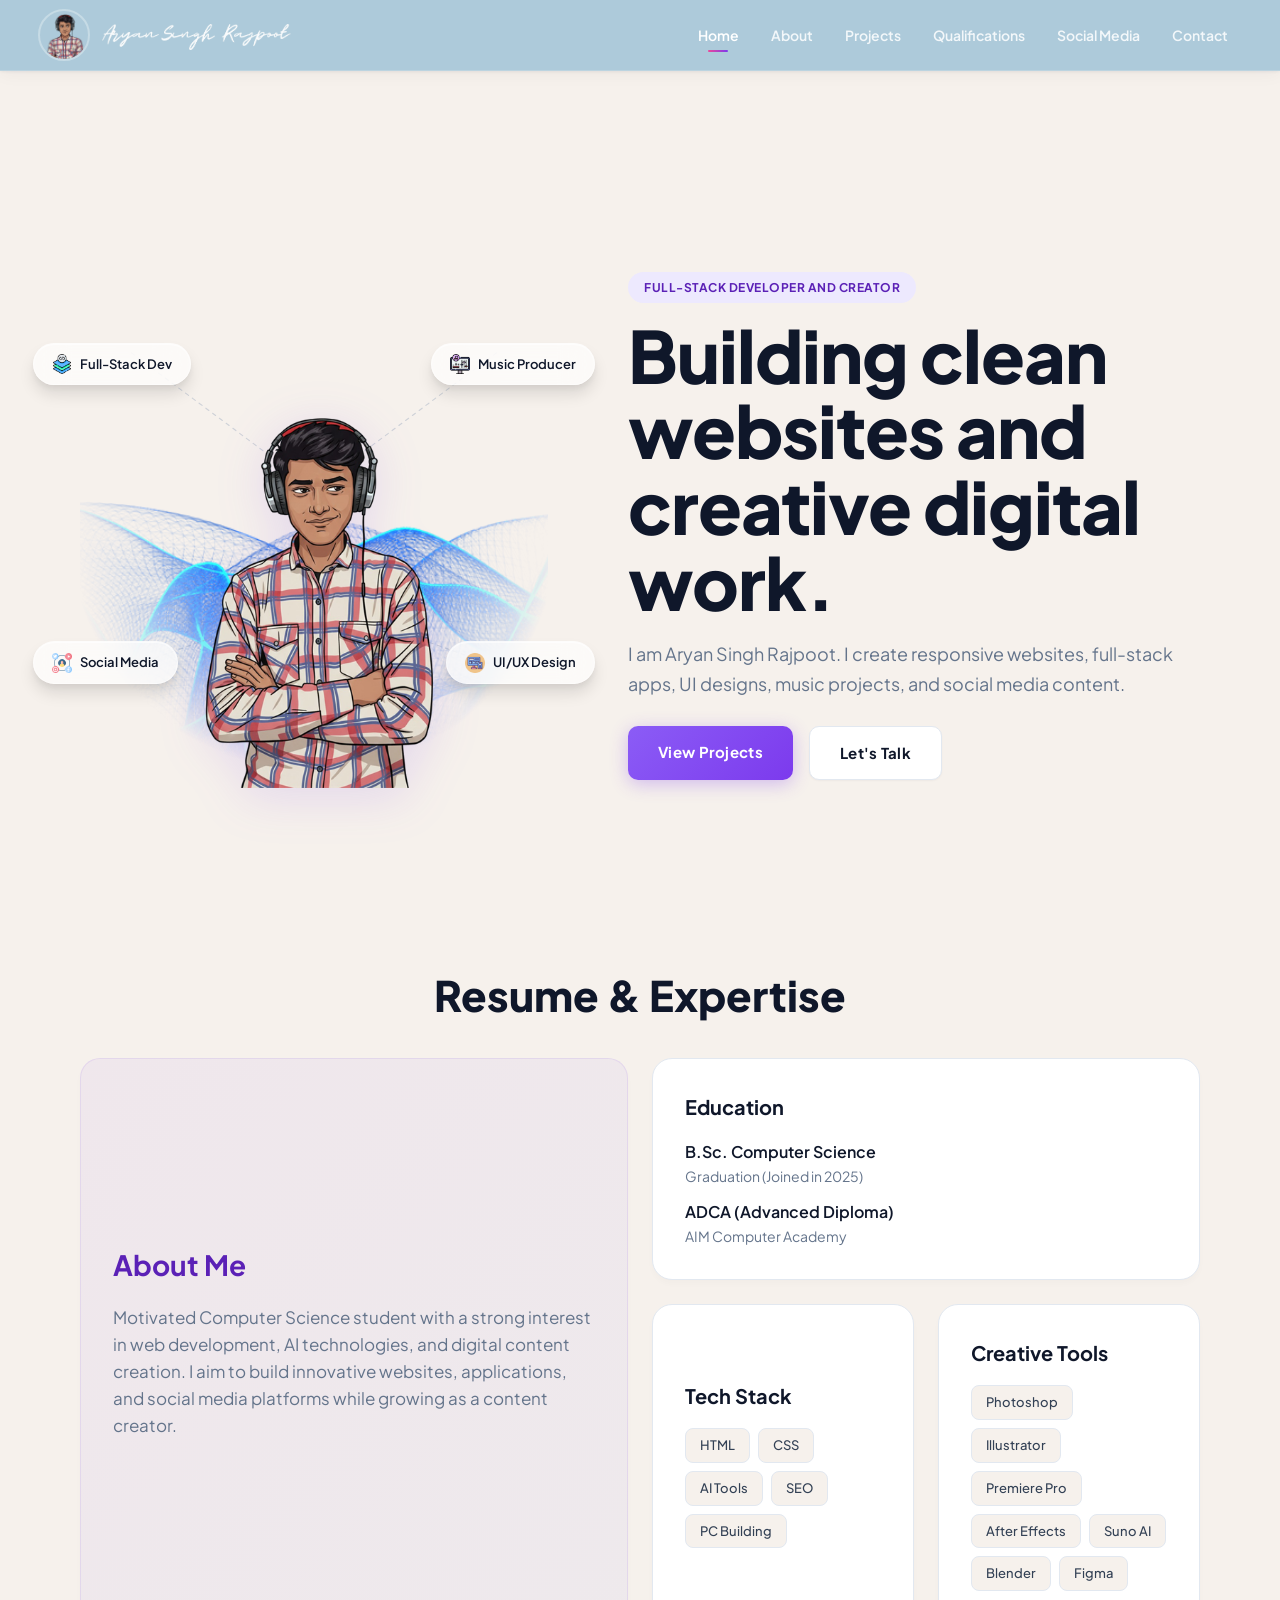
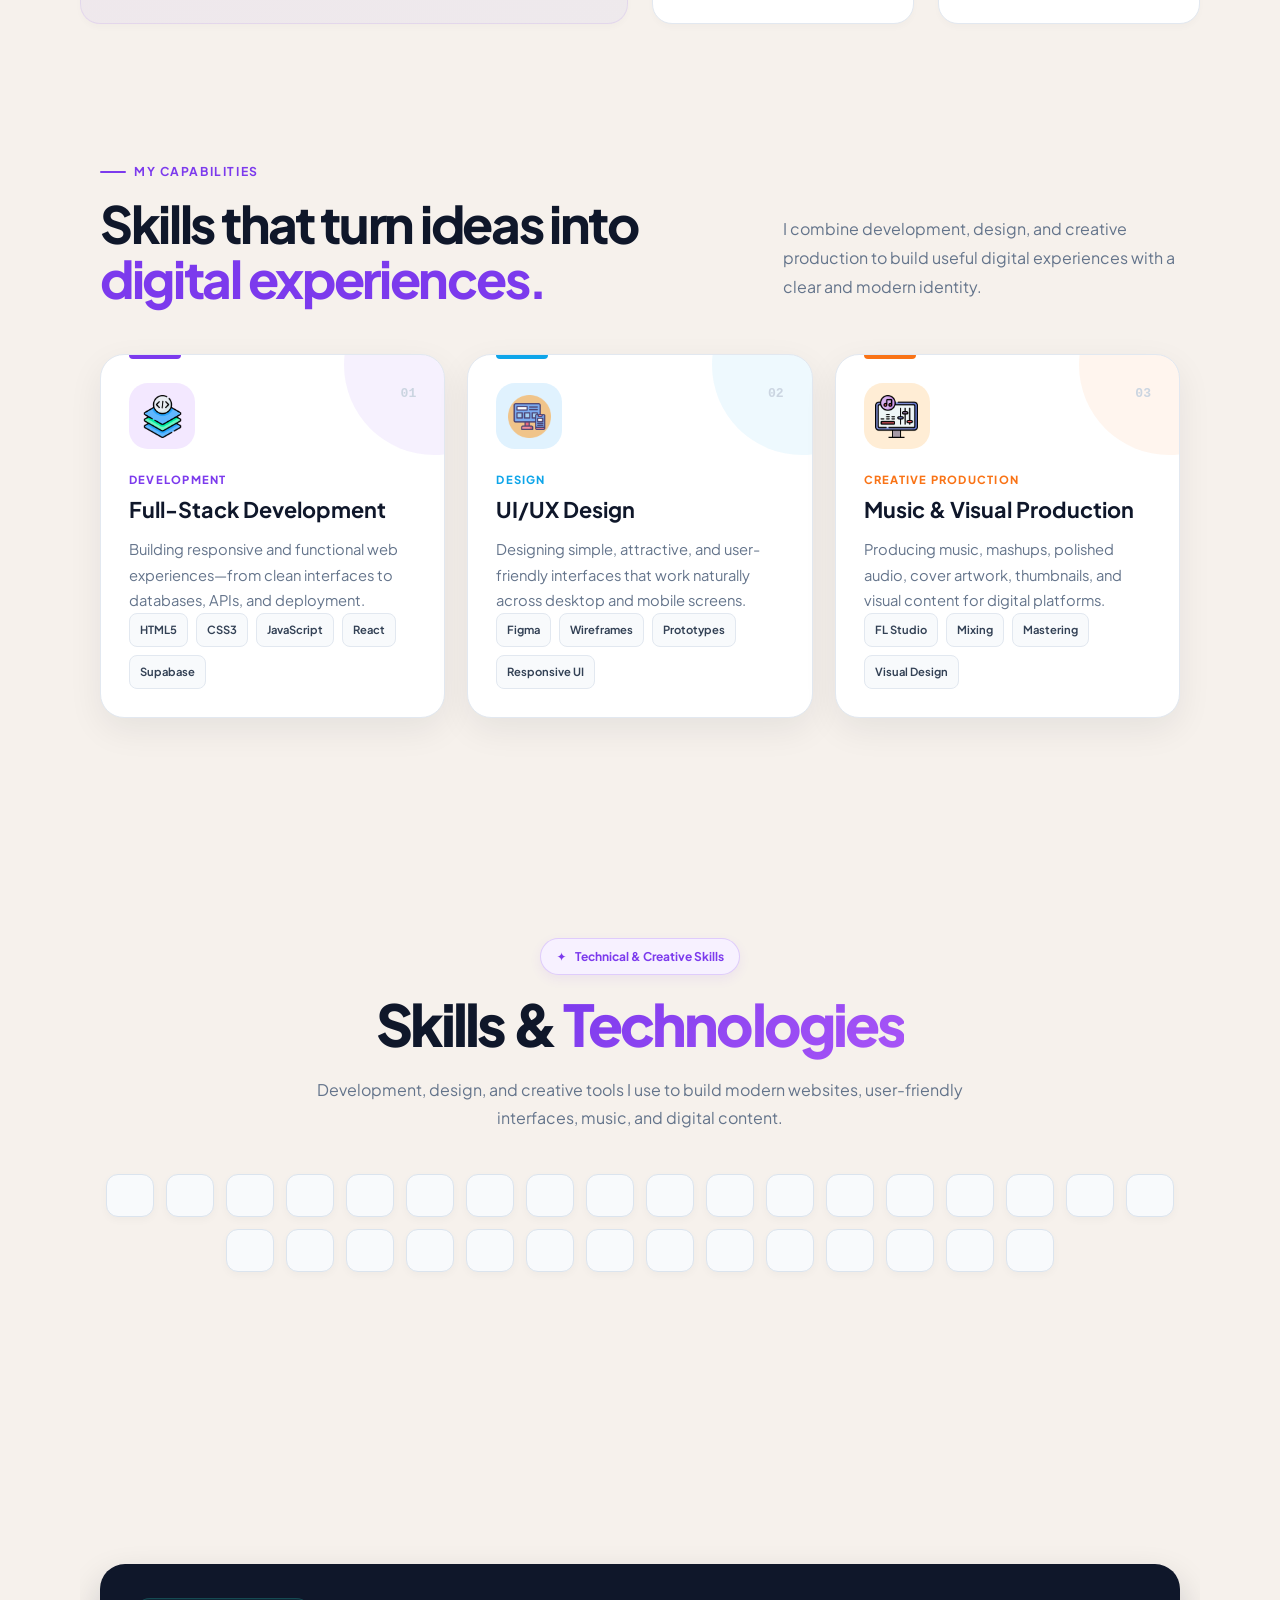
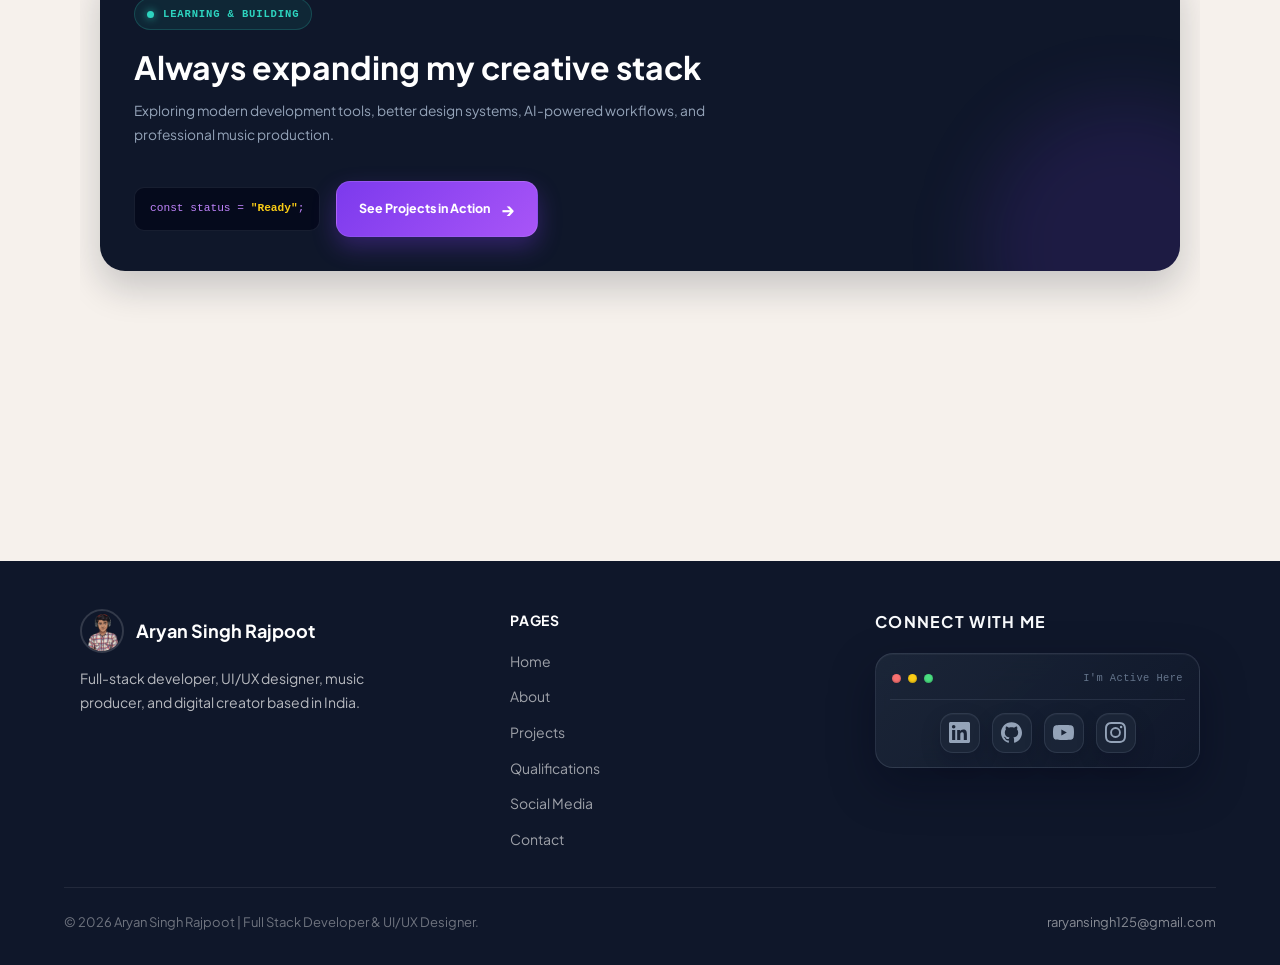
==== commit e80fa859: "chore: remove all AI-written comments and clean up all files" ====
--- a/index.html
+++ b/index.html
@@ -4,24 +4,21 @@
 <head>
     <meta charset="UTF-8" />
     <meta name="viewport" content="width=device-width, initial-scale=1.0" />
-    <title>Aryan Singh Rajpoot — Full-Stack Developer & Creator</title>
+    <title>Aryan Singh Rajpoot — Full-Stack Developer &amp; Creator</title>
     <meta name="description"
         content="Portfolio of Aryan Singh Rajpoot — full-stack web developer, UI/UX designer, music producer, and digital content creator based in India." />
 
-    <!-- Open Graph -->
-    <meta property="og:title" content="Aryan Singh Rajpoot — Full-Stack Developer & Creator" />
+    <meta property="og:title" content="Aryan Singh Rajpoot — Full-Stack Developer &amp; Creator" />
     <meta property="og:description"
         content="I build responsive websites, full-stack apps, UI designs, and creative digital content." />
     <meta property="og:type" content="website" />
     <meta property="og:image" content="assets/png-images/mySketch.png" />
 
-    <!-- Twitter Card -->
     <meta name="twitter:card" content="summary_large_image" />
-    <meta name="twitter:title" content="Aryan Singh Rajpoot — Full-Stack Developer & Creator" />
+    <meta name="twitter:title" content="Aryan Singh Rajpoot — Full-Stack Developer &amp; Creator" />
     <meta name="twitter:description"
         content="I build responsive websites, full-stack apps, UI designs, and creative digital content." />
 
-    <!-- Fonts -->
     <link rel="preconnect" href="https://fonts.googleapis.com">
     <link rel="preconnect" href="https://fonts.gstatic.com" crossorigin>
     <link rel="preload" as="style" href="https://fonts.googleapis.com/css2?family=Plus+Jakarta+Sans:wght@400;500;600;700;800&display=swap" />
@@ -30,7 +27,6 @@
         <link rel="stylesheet" href="https://fonts.googleapis.com/css2?family=Plus+Jakarta+Sans:wght@400;500;600;700;800&display=swap" />
     </noscript>
 
-    <!-- Styles -->
     <link rel="stylesheet" href="global.css" />
     <link rel="stylesheet" href="navbar.css" />
     <link rel="stylesheet" href="index.css" />
@@ -40,7 +36,6 @@
 
     <a class="skip-link" href="#main-content">Skip to main content</a>
 
-    <!-- ═══ Site Header ═══ -->
     <header class="site-header">
         <nav class="navbar" aria-label="Primary navigation">
             <div class="nav-inner">
@@ -67,10 +62,8 @@
         </nav>
     </header>
 
-    <!-- ═══ Main Content ═══ -->
     <main id="main-content" class="home-page">
 
-        <!-- Hero -->
         <section class="hero" aria-label="Introduction">
             <div class="hero-image-container">
                 <img src="./assets/bg/vecteezy_3d-abstract-digital-technology-blue-light-particles-wave_33164704.png"
@@ -121,9 +114,8 @@
             </div>
         </section>
 
-        <!-- Resume & Expertise Bento Grid -->
         <section class="bento-resume fade-in-up" aria-label="Resume and Expertise">
-            <h2 class="bento-resume-title">Resume & Expertise</h2>
+            <h2 class="bento-resume-title">Resume &amp; Expertise</h2>
             <div class="bento-grid">
                 <div class="bento-card bento-about">
                     <h3>About Me</h3>
@@ -142,7 +134,7 @@
                         <p>AIM Computer Academy</p>
                     </div>
                 </div>
-                <div class="bento-card bento-tech" onclick="document.getElementById('skillFilters').scrollIntoView({ behavior: 'smooth' });" style="cursor: pointer;"> 
+                <div class="bento-card bento-tech" onclick="document.getElementById('skillFilters').scrollIntoView({ behavior: 'smooth' });" style="cursor: pointer;">
                     <h3>Tech Stack</h3>
                     <div class="tags">
                         <span>HTML</span>
@@ -171,202 +163,174 @@
          id="skills"
          aria-labelledby="skills-title">
 
-    <div class="skills-heading">
-        <div class="skills-heading-content">
-            <span class="skills-eyebrow">My Capabilities</span>
-
-            <h2 id="skills-title">
-                Skills that turn ideas into
-                <span>digital experiences.</span>
-            </h2>
-        </div>
-
-        <p class="skills-intro">
-            I combine development, design, and creative production to build
-            useful digital experiences with a clear and modern identity.
-        </p>
-    </div>
-
-    <div class="skills-grid">
-
-        <!-- Full-Stack Development -->
-        <article class="skill-card skill-development">
-            <div class="skill-card-top">
-                <div class="skill-icon">
-                    <img
-                        src="assets/png-images/fullstack.png"
-                        alt=""
-                        width="46"
-                        height="46"
-                        loading="lazy"
-                    />
-                </div>
-
-                <span class="skill-number">01</span>
-            </div>
-
-            <div class="skill-card-content">
-                <span class="skill-category">Development</span>
-                <h3>Full-Stack Development</h3>
-
-                <p>
-                    Building responsive and functional web experiences—from
-                    clean interfaces to databases, APIs, and deployment.
+            <div class="skills-heading">
+                <div class="skills-heading-content">
+                    <span class="skills-eyebrow">My Capabilities</span>
+                    <h2 id="skills-title">
+                        Skills that turn ideas into
+                        <span>digital experiences.</span>
+                    </h2>
+                </div>
+                <p class="skills-intro">
+                    I combine development, design, and creative production to build
+                    useful digital experiences with a clear and modern identity.
                 </p>
             </div>
 
-            <ul class="skill-tags" aria-label="Full-stack technologies">
-                <li>HTML5</li>
-                <li>CSS3</li>
-                <li>JavaScript</li>
-                <li>React</li>
-                <li>Supabase</li>
-            </ul>
-        </article>
-
-        <!-- UI/UX Design -->
-        <article class="skill-card skill-design">
-            <div class="skill-card-top">
-                <div class="skill-icon">
-                    <img
-                        src="assets/png-images/UIUX Design.png"
-                        alt=""
-                        width="46"
-                        height="46"
-                        loading="lazy"
-                    />
-                </div>
-
-                <span class="skill-number">02</span>
-            </div>
-
-            <div class="skill-card-content">
-                <span class="skill-category">Design</span>
-                <h3>UI/UX Design</h3>
-
-                <p>
-                    Designing simple, attractive, and user-friendly interfaces
-                    that work naturally across desktop and mobile screens.
-                </p>
-            </div>
-
-            <ul class="skill-tags" aria-label="UI and UX design skills">
-                <li>Figma</li>
-                <li>Wireframes</li>
-                <li>Prototypes</li>
-                <li>Responsive UI</li>
-            </ul>
-        </article>
-
-        <!-- Music and Creative Production -->
-        <article class="skill-card skill-creative">
-            <div class="skill-card-top">
-                <div class="skill-icon">
-                    <img
-                        src="assets/png-images/Music Producer.png"
-                        alt=""
-                        width="46"
-                        height="46"
-                        loading="lazy"
-                    />
-                </div>
-
-                <span class="skill-number">03</span>
-            </div>
-
-            <div class="skill-card-content">
-                <span class="skill-category">Creative Production</span>
-                <h3>Music & Visual Production</h3>
-
-                <p>
-                    Producing music, mashups, polished audio, cover artwork,
-                    thumbnails, and visual content for digital platforms.
-                </p>
-            </div>
-
-            <ul class="skill-tags" aria-label="Creative production skills">
-                <li>FL Studio</li>
-                <li>Mixing</li>
-                <li>Mastering</li>
-                <li>Visual Design</li>
-            </ul>
-        </article>
-
-    </div>
-
-</section>
-
-
-<section class="tech-skills fade-in-up"
-         id="tech-skills-section"
-         aria-labelledby="tech-skills-title">
-
-    <div class="tech-skills-container">
-
-        <header class="tech-skills-header">
-            <span class="tech-skills-label">
-                <span aria-hidden="true">✦</span>
-                Technical & Creative Skills
-            </span>
-
-            <h2 id="tech-skills-title">
-                Skills & <span>Technologies</span>
-            </h2>
-
-            <p>
-                Development, design, and creative tools I use to build modern
-                websites, user-friendly interfaces, music, and digital content.
-            </p>
-        </header>
-
-        <!-- Filter buttons JavaScript se generate honge -->
-        <div class="skill-filter-wrapper">
-            <div class="skill-filters"
-                 id="skillFilters"
-                 aria-label="Filter skills">
-            </div>
-        </div>
-
-        <!-- Skill cards JavaScript se generate honge -->
-        <div class="skills-card-grid"
-             id="skillsGrid"
-             aria-live="polite">
-        </div>
-
-        <!-- Bottom CTA -->
-        <div class="skills-cta">
-            <div class="skills-cta-content">
-                <span class="skills-status">
-                    <span class="status-dot" aria-hidden="true"></span>
-                    Learning & Building
-                </span>
-
-                <h3>Always expanding my creative stack</h3>
-
-                <p>
-                    Exploring modern development tools, better design systems,
-                    AI-powered workflows, and professional music production.
-                </p>
-            </div>
-
-            <div class="skills-cta-actions">
-                <code>
-                    const status = <strong>"Ready"</strong>;
-                </code>
-
-                <a href="Pages/projects/projects.html" class="skills-project-button">
-                    See Projects in Action
-                    <span aria-hidden="true">→</span>
-                </a>
-            </div>
-        </div>
-
-    </div>
-</section>
+            <div class="skills-grid">
+
+                <article class="skill-card skill-development">
+                    <div class="skill-card-top">
+                        <div class="skill-icon">
+                            <img
+                                src="assets/png-images/fullstack.png"
+                                alt=""
+                                width="46"
+                                height="46"
+                                loading="lazy"
+                            />
+                        </div>
+                        <span class="skill-number">01</span>
+                    </div>
+                    <div class="skill-card-content">
+                        <span class="skill-category">Development</span>
+                        <h3>Full-Stack Development</h3>
+                        <p>
+                            Building responsive and functional web experiences—from
+                            clean interfaces to databases, APIs, and deployment.
+                        </p>
+                    </div>
+                    <ul class="skill-tags" aria-label="Full-stack technologies">
+                        <li>HTML5</li>
+                        <li>CSS3</li>
+                        <li>JavaScript</li>
+                        <li>React</li>
+                        <li>Supabase</li>
+                    </ul>
+                </article>
+
+                <article class="skill-card skill-design">
+                    <div class="skill-card-top">
+                        <div class="skill-icon">
+                            <img
+                                src="assets/png-images/UIUX Design.png"
+                                alt=""
+                                width="46"
+                                height="46"
+                                loading="lazy"
+                            />
+                        </div>
+                        <span class="skill-number">02</span>
+                    </div>
+                    <div class="skill-card-content">
+                        <span class="skill-category">Design</span>
+                        <h3>UI/UX Design</h3>
+                        <p>
+                            Designing simple, attractive, and user-friendly interfaces
+                            that work naturally across desktop and mobile screens.
+                        </p>
+                    </div>
+                    <ul class="skill-tags" aria-label="UI and UX design skills">
+                        <li>Figma</li>
+                        <li>Wireframes</li>
+                        <li>Prototypes</li>
+                        <li>Responsive UI</li>
+                    </ul>
+                </article>
+
+                <article class="skill-card skill-creative">
+                    <div class="skill-card-top">
+                        <div class="skill-icon">
+                            <img
+                                src="assets/png-images/Music Producer.png"
+                                alt=""
+                                width="46"
+                                height="46"
+                                loading="lazy"
+                            />
+                        </div>
+                        <span class="skill-number">03</span>
+                    </div>
+                    <div class="skill-card-content">
+                        <span class="skill-category">Creative Production</span>
+                        <h3>Music &amp; Visual Production</h3>
+                        <p>
+                            Producing music, mashups, polished audio, cover artwork,
+                            thumbnails, and visual content for digital platforms.
+                        </p>
+                    </div>
+                    <ul class="skill-tags" aria-label="Creative production skills">
+                        <li>FL Studio</li>
+                        <li>Mixing</li>
+                        <li>Mastering</li>
+                        <li>Visual Design</li>
+                    </ul>
+                </article>
+
+            </div>
+
+        </section>
+
+        <section class="tech-skills fade-in-up"
+             id="tech-skills-section"
+             aria-labelledby="tech-skills-title">
+
+            <div class="tech-skills-container">
+
+                <header class="tech-skills-header">
+                    <span class="tech-skills-label">
+                        <span aria-hidden="true">✦</span>
+                        Technical &amp; Creative Skills
+                    </span>
+                    <h2 id="tech-skills-title">
+                        Skills &amp; <span>Technologies</span>
+                    </h2>
+                    <p>
+                        Development, design, and creative tools I use to build modern
+                        websites, user-friendly interfaces, music, and digital content.
+                    </p>
+                </header>
+
+                <div class="skill-filter-wrapper">
+                    <div class="skill-filters"
+                         id="skillFilters"
+                         aria-label="Filter skills">
+                    </div>
+                </div>
+
+                <div class="skills-card-grid"
+                     id="skillsGrid"
+                     aria-live="polite">
+                </div>
+
+                <div class="skills-cta">
+                    <div class="skills-cta-content">
+                        <span class="skills-status">
+                            <span class="status-dot" aria-hidden="true"></span>
+                            Learning &amp; Building
+                        </span>
+                        <h3>Always expanding my creative stack</h3>
+                        <p>
+                            Exploring modern development tools, better design systems,
+                            AI-powered workflows, and professional music production.
+                        </p>
+                    </div>
+                    <div class="skills-cta-actions">
+                        <code>
+                            const status = <strong>"Ready"</strong>;
+                        </code>
+                        <a href="Pages/projects/projects.html" class="skills-project-button">
+                            See Projects in Action
+                            <span aria-hidden="true">→</span>
+                        </a>
+                    </div>
+                </div>
+
+            </div>
+        </section>
 
     </main>
 
-    <!-- ═══ Site Footer ═══ -->
     <footer class="site-footer">
         <div class="footer-inner">
             <div class="footer-about">
@@ -388,76 +352,67 @@
                 </ul>
             </nav>
             <div class="footer-social">
-    <h3>Connect with Me</h3>
-
-    <div class="social-window">
-        <div class="social-window-header">
-            <div class="window-controls" aria-hidden="true">
-                <span class="window-dot dot-red"></span>
-                <span class="window-dot dot-yellow"></span>
-                <span class="window-dot dot-green"></span>
-            </div>
-
-            <span class="social-window-file">I'm Active Here</span>
-        </div>
-
-        <div class="footer-social-links">
-            <a class="footer-social-link linkedin"
-               href="https://www.linkedin.com/in/aryannoff/"
-               target="_blank"
-               rel="noopener noreferrer"
-               aria-label="Visit my LinkedIn profile"
-               data-tooltip="LinkedIn">
-
-                <svg viewBox="0 0 24 24" aria-hidden="true">
-                    <path d="M20.447 20.452h-3.554v-5.569c0-1.328-.027-3.037-1.852-3.037-1.853 0-2.136 1.445-2.136 2.939v5.667H9.351V9h3.414v1.561h.046c.477-.9 1.637-1.85 3.37-1.85 3.601 0 4.267 2.37 4.267 5.455v6.286zM5.337 7.433a2.062 2.062 0 01-2.063-2.065 2.064 2.064 0 112.063 2.065zm1.782 13.019H3.555V9h3.564v11.452zM22.225 0H1.771C.792 0 0 .774 0 1.729v20.542C0 23.227.792 24 1.771 24h20.451C23.2 24 24 23.227 24 22.271V1.729C24 .774 23.2 0 22.222 0h.003z"/>
-                </svg>
-            </a>
-
-            <a class="footer-social-link github"
-               href="https://github.com/aryanoff"
-               target="_blank"
-               rel="noopener noreferrer"
-               aria-label="Visit my GitHub profile"
-               data-tooltip="GitHub">
-
-                <svg viewBox="0 0 24 24" aria-hidden="true">
-                    <path d="M12 .297c-6.63 0-12 5.373-12 12 0 5.303 3.438 9.8 8.205 11.385.6.113.82-.258.82-.577 0-.285-.01-1.04-.015-2.04-3.338.724-4.042-1.61-4.042-1.61C4.422 18.07 3.633 17.7 3.633 17.7c-1.087-.744.084-.729.084-.729 1.205.084 1.838 1.236 1.838 1.236 1.07 1.835 2.809 1.305 3.495.998.108-.776.417-1.305.76-1.605-2.665-.3-5.466-1.332-5.466-5.93 0-1.31.465-2.38 1.235-3.22-.135-.303-.54-1.523.105-3.176 0 0 1.005-.322 3.3 1.23.96-.267 1.98-.399 3-.405 1.02.006 2.04.138 3 .405 2.28-1.552 3.285-1.23 3.285-1.23.645 1.653.24 2.873.12 3.176.765.84 1.23 1.91 1.23 3.22 0 4.61-2.805 5.625-5.475 5.92.42.36.81 1.096.81 2.22 0 1.606-.015 2.896-.015 3.286 0 .315.21.69.825.57C20.565 22.092 24 17.592 24 12.297c0-6.627-5.373-12-12-12"/>
-                </svg>
-            </a>
-
-            <a class="footer-social-link youtube"
-               href="https://youtube.com/@MrRajpootStudio"
-               target="_blank"
-               rel="noopener noreferrer"
-               aria-label="Visit Mr Rajpoot Studio on YouTube"
-               data-tooltip="YouTube">
-
-                <svg viewBox="0 0 24 24" aria-hidden="true">
-                    <path d="M23.498 6.186a3.016 3.016 0 0 0-2.122-2.136C19.505 3.545 12 3.545 12 3.545s-7.505 0-9.377.505A3.017 3.017 0 0 0 .502 6.186C0 8.07 0 12 0 12s0 3.93.502 5.814a3.016 3.016 0 0 0 2.122 2.136c1.871.505 9.376.505 9.376.505s7.505 0 9.377-.505a3.015 3.015 0 0 0 2.122-2.136C24 15.93 24 12 24 12s0-3.93-.502-5.814zM9.545 15.568V8.432L15.818 12l-6.273 3.568z"/>
-                </svg>
-            </a>
-
-            <a class="footer-social-link instagram"
-               href="https://instagram.com/"
-               target="_blank"
-               rel="noopener noreferrer"
-               aria-label="Visit my Instagram profile"
-               data-tooltip="Instagram">
-
-                <svg viewBox="0 0 24 24" aria-hidden="true">
-                    <path d="M12 2.163c3.204 0 3.584.012 4.85.07 3.252.148 4.771 1.691 4.919 4.919.058 1.265.069 1.645.069 4.849s-.012 3.584-.069 4.849c-.149 3.225-1.664 4.771-4.919 4.919-1.266.058-1.644.07-4.85.07s-3.584-.012-4.849-.07c-3.26-.149-4.771-1.699-4.919-4.92-.058-1.265-.07-1.644-.07-4.849s.013-3.583.07-4.849C2.381 3.924 3.896 2.38 7.151 2.232 8.417 2.175 8.796 2.163 12 2.163zm0-2.163C8.741 0 8.333.014 7.053.072 2.695.272.273 2.69.073 7.052.014 8.333 0 8.741 0 12s.014 3.668.072 4.948c.2 4.358 2.618 6.78 6.98 6.98C8.333 23.986 8.741 24 12 24s3.668-.014 4.948-.072c4.354-.2 6.782-2.618 6.979-6.98C23.986 15.668 24 15.26 24 12s-.014-3.667-.072-4.947c-.196-4.354-2.617-6.78-6.979-6.98C15.668.014 15.26 0 12 0zm0 5.838a6.162 6.162 0 100 12.324 6.162 6.162 0 000-12.324zm0 10.162a4 4 0 110-8 4 4 0 010 8zm6.406-11.845a1.44 1.44 0 100 2.881 1.44 1.44 0 000-2.881z"/>
-                </svg>
-            </a>
-        </div>
-    </div>
-</div>
+                <h3>Connect with Me</h3>
+                <div class="social-window">
+                    <div class="social-window-header">
+                        <div class="window-controls" aria-hidden="true">
+                            <span class="window-dot dot-red"></span>
+                            <span class="window-dot dot-yellow"></span>
+                            <span class="window-dot dot-green"></span>
+                        </div>
+                        <span class="social-window-file">I'm Active Here</span>
+                    </div>
+                    <div class="footer-social-links">
+                        <a class="footer-social-link linkedin"
+                           href="https://www.linkedin.com/in/aryannoff/"
+                           target="_blank"
+                           rel="noopener noreferrer"
+                           aria-label="Visit my LinkedIn profile"
+                           data-tooltip="LinkedIn">
+                            <svg viewBox="0 0 24 24" aria-hidden="true">
+                                <path d="M20.447 20.452h-3.554v-5.569c0-1.328-.027-3.037-1.852-3.037-1.853 0-2.136 1.445-2.136 2.939v5.667H9.351V9h3.414v1.561h.046c.477-.9 1.637-1.85 3.37-1.85 3.601 0 4.267 2.37 4.267 5.455v6.286zM5.337 7.433a2.062 2.062 0 01-2.063-2.065 2.064 2.064 0 112.063 2.065zm1.782 13.019H3.555V9h3.564v11.452zM22.225 0H1.771C.792 0 0 .774 0 1.729v20.542C0 23.227.792 24 1.771 24h20.451C23.2 24 24 23.227 24 22.271V1.729C24 .774 23.2 0 22.222 0h.003z"/>
+                            </svg>
+                        </a>
+                        <a class="footer-social-link github"
+                           href="https://github.com/aryanoff"
+                           target="_blank"
+                           rel="noopener noreferrer"
+                           aria-label="Visit my GitHub profile"
+                           data-tooltip="GitHub">
+                            <svg viewBox="0 0 24 24" aria-hidden="true">
+                                <path d="M12 .297c-6.63 0-12 5.373-12 12 0 5.303 3.438 9.8 8.205 11.385.6.113.82-.258.82-.577 0-.285-.01-1.04-.015-2.04-3.338.724-4.042-1.61-4.042-1.61C4.422 18.07 3.633 17.7 3.633 17.7c-1.087-.744.084-.729.084-.729 1.205.084 1.838 1.236 1.838 1.236 1.07 1.835 2.809 1.305 3.495.998.108-.776.417-1.305.76-1.605-2.665-.3-5.466-1.332-5.466-5.93 0-1.31.465-2.38 1.235-3.22-.135-.303-.54-1.523.105-3.176 0 0 1.005-.322 3.3 1.23.96-.267 1.98-.399 3-.405 1.02.006 2.04.138 3 .405 2.28-1.552 3.285-1.23 3.285-1.23.645 1.653.24 2.873.12 3.176.765.84 1.23 1.91 1.23 3.22 0 4.61-2.805 5.625-5.475 5.92.42.36.81 1.096.81 2.22 0 1.606-.015 2.896-.015 3.286 0 .315.21.69.825.57C20.565 22.092 24 17.592 24 12.297c0-6.627-5.373-12-12-12"/>
+                            </svg>
+                        </a>
+                        <a class="footer-social-link youtube"
+                           href="https://youtube.com/@MrRajpootStudio"
+                           target="_blank"
+                           rel="noopener noreferrer"
+                           aria-label="Visit Mr Rajpoot Studio on YouTube"
+                           data-tooltip="YouTube">
+                            <svg viewBox="0 0 24 24" aria-hidden="true">
+                                <path d="M23.498 6.186a3.016 3.016 0 0 0-2.122-2.136C19.505 3.545 12 3.545 12 3.545s-7.505 0-9.377.505A3.017 3.017 0 0 0 .502 6.186C0 8.07 0 12 0 12s0 3.93.502 5.814a3.016 3.016 0 0 0 2.122 2.136c1.871.505 9.376.505 9.376.505s7.505 0 9.377-.505a3.015 3.015 0 0 0 2.122-2.136C24 15.93 24 12 24 12s0-3.93-.502-5.814zM9.545 15.568V8.432L15.818 12l-6.273 3.568z"/>
+                            </svg>
+                        </a>
+                        <a class="footer-social-link instagram"
+                           href="https://instagram.com/"
+                           target="_blank"
+                           rel="noopener noreferrer"
+                           aria-label="Visit my Instagram profile"
+                           data-tooltip="Instagram">
+                            <svg viewBox="0 0 24 24" aria-hidden="true">
+                                <path d="M12 2.163c3.204 0 3.584.012 4.85.07 3.252.148 4.771 1.691 4.919 4.919.058 1.265.069 1.645.069 4.849s-.012 3.584-.069 4.849c-.149 3.225-1.664 4.771-4.919 4.919-1.266.058-1.644.07-4.85.07s-3.584-.012-4.849-.07c-3.26-.149-4.771-1.699-4.919-4.92-.058-1.265-.07-1.644-.07-4.849s.013-3.583.07-4.849C2.381 3.924 3.896 2.38 7.151 2.232 8.417 2.175 8.796 2.163 12 2.163zm0-2.163C8.741 0 8.333.014 7.053.072 2.695.272.273 2.69.073 7.052.014 8.333 0 8.741 0 12s.014 3.668.072 4.948c.2 4.358 2.618 6.78 6.98 6.98C8.333 23.986 8.741 24 12 24s3.668-.014 4.948-.072c4.354-.2 6.782-2.618 6.979-6.98C23.986 15.668 24 15.26 24 12s-.014-3.667-.072-4.947c-.196-4.354-2.617-6.78-6.979-6.98C15.668.014 15.26 0 12 0zm0 5.838a6.162 6.162 0 100 12.324 6.162 6.162 0 000-12.324zm0 10.162a4 4 0 110-8 4 4 0 010 8zm6.406-11.845a1.44 1.44 0 100 2.881 1.44 1.44 0 000-2.881z"/>
+                            </svg>
+                        </a>
+                    </div>
+                </div>
+            </div>
         </div>
         <div class="footer-bottom">
-            <p>&copy; <span id="copyright-year">2026</span> Aryan Singh Rajpoot | Full Stack Developer & UI/UX Designer.</p>
+            <p>&copy; <span id="copyright-year">2026</span> Aryan Singh Rajpoot | Full Stack Developer &amp; UI/UX Designer.</p>
             <a href="mailto:raryansingh125@gmail.com">raryansingh125@gmail.com</a>
         </div>
     </footer>
+
     <script src="skills.js" defer></script>
     <script src="main.js" defer></script>
 </body>
--- a/index.css
+++ b/index.css
@@ -173,9 +173,7 @@
     50%       { transform: translateY(-10px); }
 }
 
-/* ================================
-   PORTFOLIO SKILLS SECTION
-================================ */
+/* Portfolio Skills Section */
 
 .portfolio-skills {
     --skills-navy: #0f172a;
@@ -566,9 +564,7 @@
     }
 }
 
-/* =========================================
-   DYNAMIC SKILLS & TECHNOLOGIES SECTION
-========================================= */
+/* Tech Skills & Technologies Section */
 
 .tech-skills {
     --skill-purple: #7c3aed;
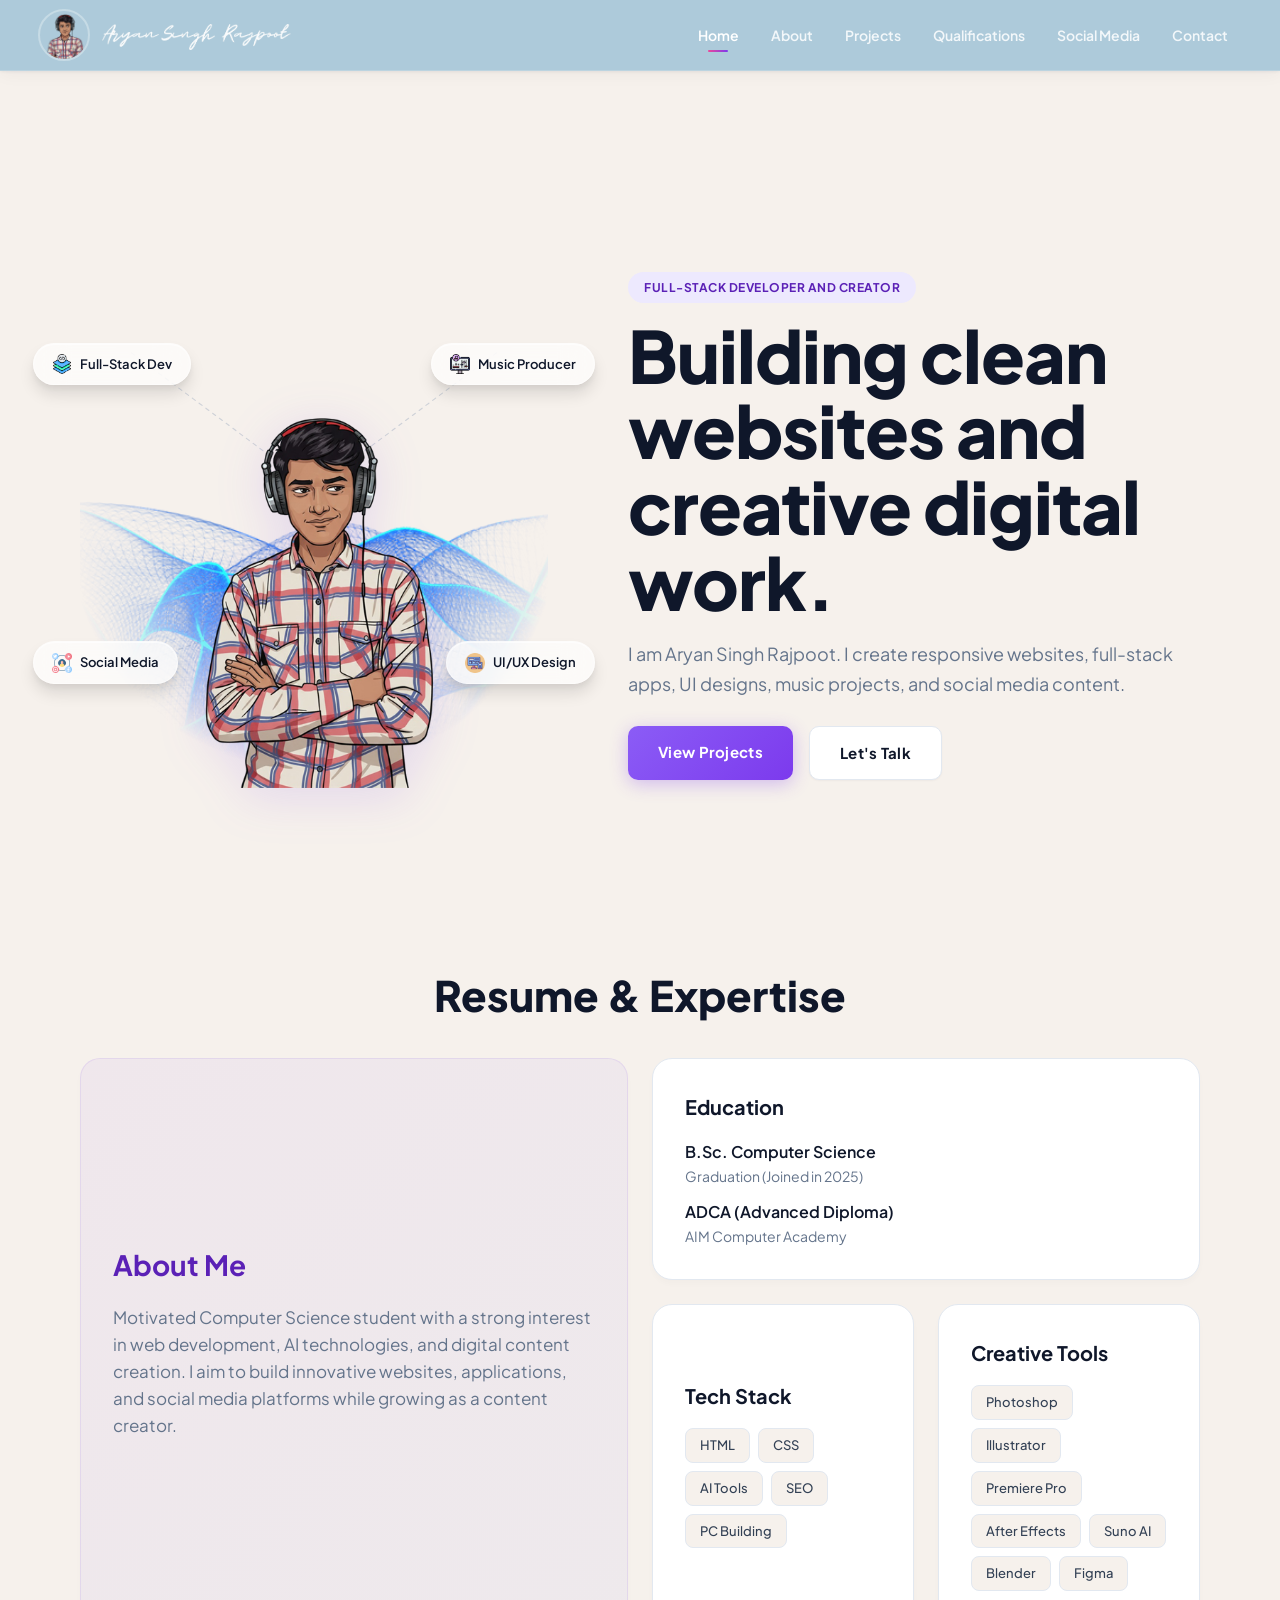
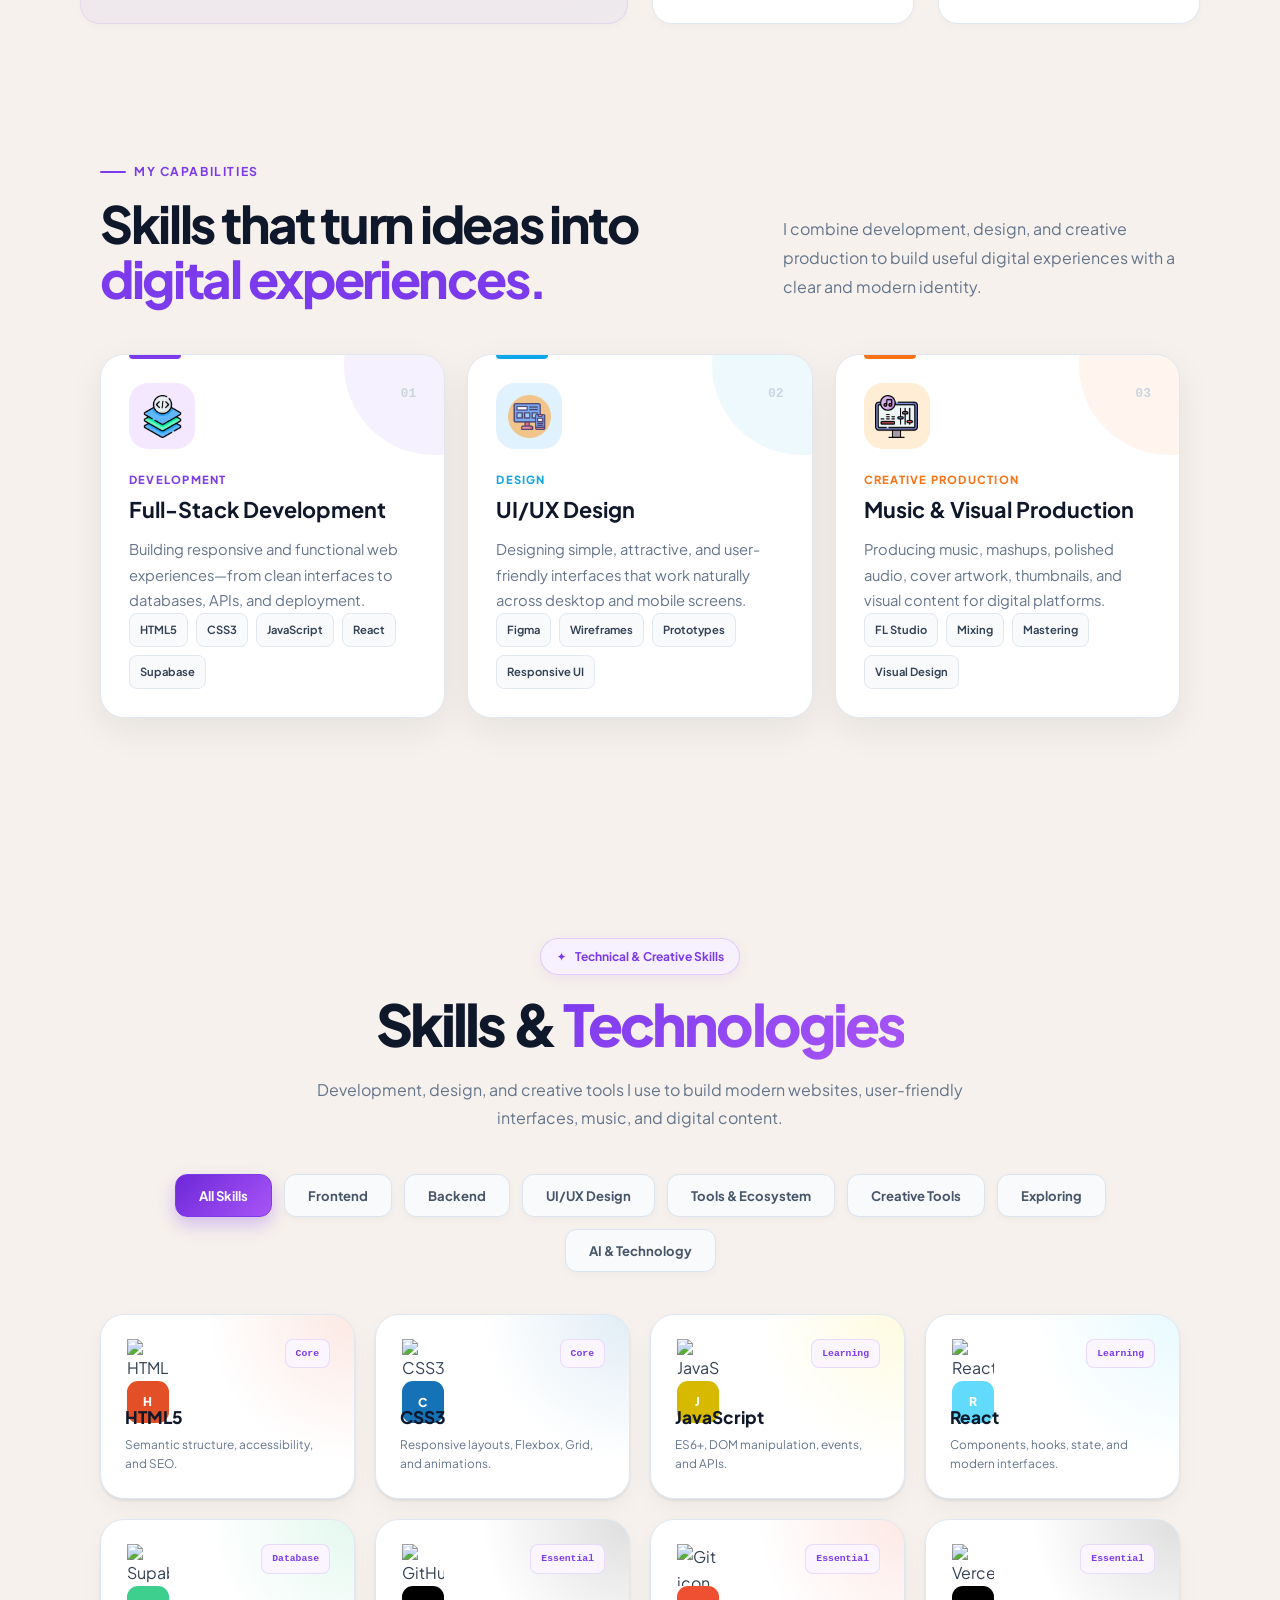
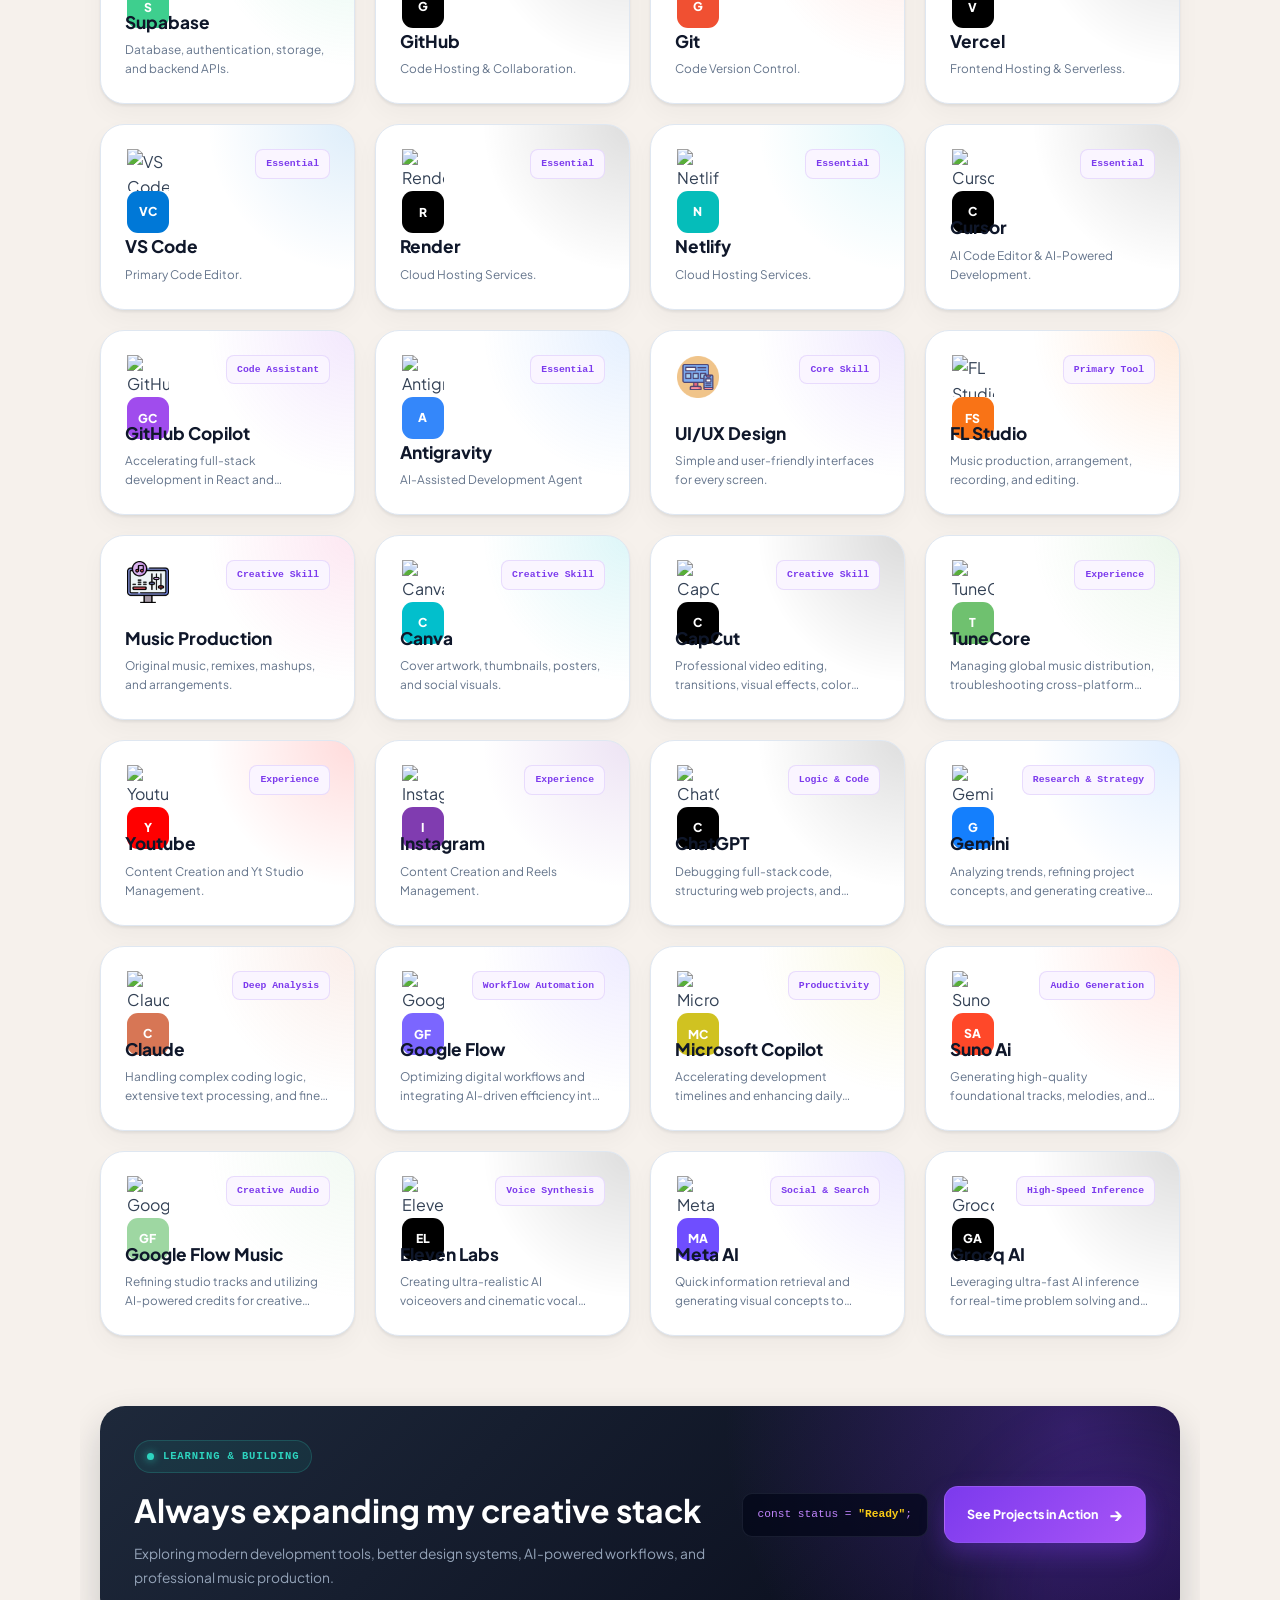
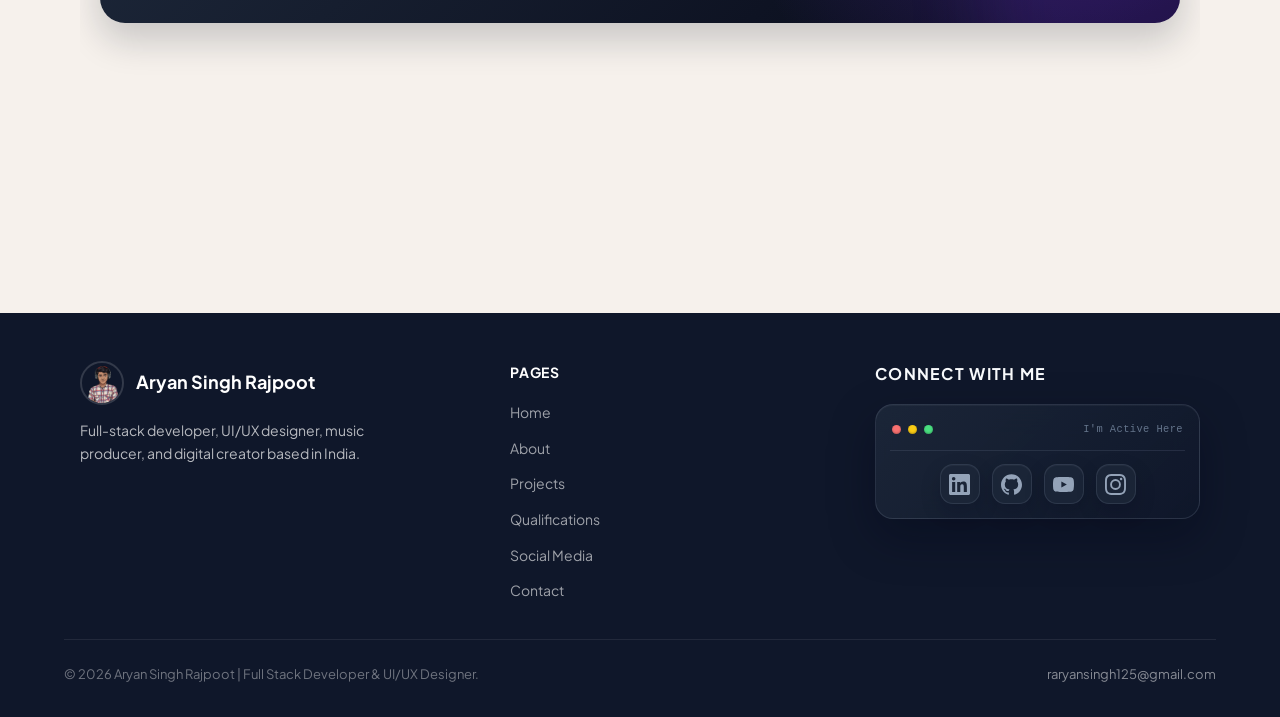
==== commit ea9b7e33: "Update portfolio website design and structure" ====
--- a/index.html
+++ b/index.html
@@ -4,21 +4,24 @@
 <head>
     <meta charset="UTF-8" />
     <meta name="viewport" content="width=device-width, initial-scale=1.0" />
-    <title>Aryan Singh Rajpoot — Full-Stack Developer &amp; Creator</title>
+    <title>Aryan Singh Rajpoot — Full-Stack Developer & Creator</title>
     <meta name="description"
         content="Portfolio of Aryan Singh Rajpoot — full-stack web developer, UI/UX designer, music producer, and digital content creator based in India." />
 
-    <meta property="og:title" content="Aryan Singh Rajpoot — Full-Stack Developer &amp; Creator" />
+    <!-- Open Graph -->
+    <meta property="og:title" content="Aryan Singh Rajpoot — Full-Stack Developer & Creator" />
     <meta property="og:description"
         content="I build responsive websites, full-stack apps, UI designs, and creative digital content." />
     <meta property="og:type" content="website" />
     <meta property="og:image" content="assets/png-images/mySketch.png" />
 
+    <!-- Twitter Card -->
     <meta name="twitter:card" content="summary_large_image" />
-    <meta name="twitter:title" content="Aryan Singh Rajpoot — Full-Stack Developer &amp; Creator" />
+    <meta name="twitter:title" content="Aryan Singh Rajpoot — Full-Stack Developer & Creator" />
     <meta name="twitter:description"
         content="I build responsive websites, full-stack apps, UI designs, and creative digital content." />
 
+    <!-- Fonts -->
     <link rel="preconnect" href="https://fonts.googleapis.com">
     <link rel="preconnect" href="https://fonts.gstatic.com" crossorigin>
     <link rel="preload" as="style" href="https://fonts.googleapis.com/css2?family=Plus+Jakarta+Sans:wght@400;500;600;700;800&display=swap" />
@@ -27,6 +30,7 @@
         <link rel="stylesheet" href="https://fonts.googleapis.com/css2?family=Plus+Jakarta+Sans:wght@400;500;600;700;800&display=swap" />
     </noscript>
 
+    <!-- Styles -->
     <link rel="stylesheet" href="global.css" />
     <link rel="stylesheet" href="navbar.css" />
     <link rel="stylesheet" href="index.css" />
@@ -36,6 +40,7 @@
 
     <a class="skip-link" href="#main-content">Skip to main content</a>
 
+    <!-- ═══ Site Header ═══ -->
     <header class="site-header">
         <nav class="navbar" aria-label="Primary navigation">
             <div class="nav-inner">
@@ -62,8 +67,10 @@
         </nav>
     </header>
 
+    <!-- ═══ Main Content ═══ -->
     <main id="main-content" class="home-page">
 
+        <!-- Hero -->
         <section class="hero" aria-label="Introduction">
             <div class="hero-image-container">
                 <img src="./assets/bg/vecteezy_3d-abstract-digital-technology-blue-light-particles-wave_33164704.png"
@@ -114,8 +121,9 @@
             </div>
         </section>
 
+        <!-- Resume & Expertise Bento Grid -->
         <section class="bento-resume fade-in-up" aria-label="Resume and Expertise">
-            <h2 class="bento-resume-title">Resume &amp; Expertise</h2>
+            <h2 class="bento-resume-title">Resume & Expertise</h2>
             <div class="bento-grid">
                 <div class="bento-card bento-about">
                     <h3>About Me</h3>
@@ -134,7 +142,7 @@
                         <p>AIM Computer Academy</p>
                     </div>
                 </div>
-                <div class="bento-card bento-tech" onclick="document.getElementById('skillFilters').scrollIntoView({ behavior: 'smooth' });" style="cursor: pointer;">
+                <div class="bento-card bento-tech" onclick="document.getElementById('skillFilters').scrollIntoView({ behavior: 'smooth' });" style="cursor: pointer;"> 
                     <h3>Tech Stack</h3>
                     <div class="tags">
                         <span>HTML</span>
@@ -163,174 +171,202 @@
          id="skills"
          aria-labelledby="skills-title">
 
-            <div class="skills-heading">
-                <div class="skills-heading-content">
-                    <span class="skills-eyebrow">My Capabilities</span>
-                    <h2 id="skills-title">
-                        Skills that turn ideas into
-                        <span>digital experiences.</span>
-                    </h2>
-                </div>
-                <p class="skills-intro">
-                    I combine development, design, and creative production to build
-                    useful digital experiences with a clear and modern identity.
+    <div class="skills-heading">
+        <div class="skills-heading-content">
+            <span class="skills-eyebrow">My Capabilities</span>
+
+            <h2 id="skills-title">
+                Skills that turn ideas into
+                <span>digital experiences.</span>
+            </h2>
+        </div>
+
+        <p class="skills-intro">
+            I combine development, design, and creative production to build
+            useful digital experiences with a clear and modern identity.
+        </p>
+    </div>
+
+    <div class="skills-grid">
+
+        <!-- Full-Stack Development -->
+        <article class="skill-card skill-development">
+            <div class="skill-card-top">
+                <div class="skill-icon">
+                    <img
+                        src="assets/png-images/fullstack.png"
+                        alt=""
+                        width="46"
+                        height="46"
+                        loading="lazy"
+                    />
+                </div>
+
+                <span class="skill-number">01</span>
+            </div>
+
+            <div class="skill-card-content">
+                <span class="skill-category">Development</span>
+                <h3>Full-Stack Development</h3>
+
+                <p>
+                    Building responsive and functional web experiences—from
+                    clean interfaces to databases, APIs, and deployment.
                 </p>
             </div>
 
-            <div class="skills-grid">
-
-                <article class="skill-card skill-development">
-                    <div class="skill-card-top">
-                        <div class="skill-icon">
-                            <img
-                                src="assets/png-images/fullstack.png"
-                                alt=""
-                                width="46"
-                                height="46"
-                                loading="lazy"
-                            />
-                        </div>
-                        <span class="skill-number">01</span>
-                    </div>
-                    <div class="skill-card-content">
-                        <span class="skill-category">Development</span>
-                        <h3>Full-Stack Development</h3>
-                        <p>
-                            Building responsive and functional web experiences—from
-                            clean interfaces to databases, APIs, and deployment.
-                        </p>
-                    </div>
-                    <ul class="skill-tags" aria-label="Full-stack technologies">
-                        <li>HTML5</li>
-                        <li>CSS3</li>
-                        <li>JavaScript</li>
-                        <li>React</li>
-                        <li>Supabase</li>
-                    </ul>
-                </article>
-
-                <article class="skill-card skill-design">
-                    <div class="skill-card-top">
-                        <div class="skill-icon">
-                            <img
-                                src="assets/png-images/UIUX Design.png"
-                                alt=""
-                                width="46"
-                                height="46"
-                                loading="lazy"
-                            />
-                        </div>
-                        <span class="skill-number">02</span>
-                    </div>
-                    <div class="skill-card-content">
-                        <span class="skill-category">Design</span>
-                        <h3>UI/UX Design</h3>
-                        <p>
-                            Designing simple, attractive, and user-friendly interfaces
-                            that work naturally across desktop and mobile screens.
-                        </p>
-                    </div>
-                    <ul class="skill-tags" aria-label="UI and UX design skills">
-                        <li>Figma</li>
-                        <li>Wireframes</li>
-                        <li>Prototypes</li>
-                        <li>Responsive UI</li>
-                    </ul>
-                </article>
-
-                <article class="skill-card skill-creative">
-                    <div class="skill-card-top">
-                        <div class="skill-icon">
-                            <img
-                                src="assets/png-images/Music Producer.png"
-                                alt=""
-                                width="46"
-                                height="46"
-                                loading="lazy"
-                            />
-                        </div>
-                        <span class="skill-number">03</span>
-                    </div>
-                    <div class="skill-card-content">
-                        <span class="skill-category">Creative Production</span>
-                        <h3>Music &amp; Visual Production</h3>
-                        <p>
-                            Producing music, mashups, polished audio, cover artwork,
-                            thumbnails, and visual content for digital platforms.
-                        </p>
-                    </div>
-                    <ul class="skill-tags" aria-label="Creative production skills">
-                        <li>FL Studio</li>
-                        <li>Mixing</li>
-                        <li>Mastering</li>
-                        <li>Visual Design</li>
-                    </ul>
-                </article>
-
-            </div>
-
-        </section>
-
-        <section class="tech-skills fade-in-up"
-             id="tech-skills-section"
-             aria-labelledby="tech-skills-title">
-
-            <div class="tech-skills-container">
-
-                <header class="tech-skills-header">
-                    <span class="tech-skills-label">
-                        <span aria-hidden="true">✦</span>
-                        Technical &amp; Creative Skills
-                    </span>
-                    <h2 id="tech-skills-title">
-                        Skills &amp; <span>Technologies</span>
-                    </h2>
-                    <p>
-                        Development, design, and creative tools I use to build modern
-                        websites, user-friendly interfaces, music, and digital content.
-                    </p>
-                </header>
-
-                <div class="skill-filter-wrapper">
-                    <div class="skill-filters"
-                         id="skillFilters"
-                         aria-label="Filter skills">
-                    </div>
-                </div>
-
-                <div class="skills-card-grid"
-                     id="skillsGrid"
-                     aria-live="polite">
-                </div>
-
-                <div class="skills-cta">
-                    <div class="skills-cta-content">
-                        <span class="skills-status">
-                            <span class="status-dot" aria-hidden="true"></span>
-                            Learning &amp; Building
-                        </span>
-                        <h3>Always expanding my creative stack</h3>
-                        <p>
-                            Exploring modern development tools, better design systems,
-                            AI-powered workflows, and professional music production.
-                        </p>
-                    </div>
-                    <div class="skills-cta-actions">
-                        <code>
-                            const status = <strong>"Ready"</strong>;
-                        </code>
-                        <a href="Pages/projects/projects.html" class="skills-project-button">
-                            See Projects in Action
-                            <span aria-hidden="true">→</span>
-                        </a>
-                    </div>
-                </div>
-
-            </div>
-        </section>
+            <ul class="skill-tags" aria-label="Full-stack technologies">
+                <li>HTML5</li>
+                <li>CSS3</li>
+                <li>JavaScript</li>
+                <li>React</li>
+                <li>Supabase</li>
+            </ul>
+        </article>
+
+        <!-- UI/UX Design -->
+        <article class="skill-card skill-design">
+            <div class="skill-card-top">
+                <div class="skill-icon">
+                    <img
+                        src="assets/png-images/UIUX Design.png"
+                        alt=""
+                        width="46"
+                        height="46"
+                        loading="lazy"
+                    />
+                </div>
+
+                <span class="skill-number">02</span>
+            </div>
+
+            <div class="skill-card-content">
+                <span class="skill-category">Design</span>
+                <h3>UI/UX Design</h3>
+
+                <p>
+                    Designing simple, attractive, and user-friendly interfaces
+                    that work naturally across desktop and mobile screens.
+                </p>
+            </div>
+
+            <ul class="skill-tags" aria-label="UI and UX design skills">
+                <li>Figma</li>
+                <li>Wireframes</li>
+                <li>Prototypes</li>
+                <li>Responsive UI</li>
+            </ul>
+        </article>
+
+        <!-- Music and Creative Production -->
+        <article class="skill-card skill-creative">
+            <div class="skill-card-top">
+                <div class="skill-icon">
+                    <img
+                        src="assets/png-images/Music Producer.png"
+                        alt=""
+                        width="46"
+                        height="46"
+                        loading="lazy"
+                    />
+                </div>
+
+                <span class="skill-number">03</span>
+            </div>
+
+            <div class="skill-card-content">
+                <span class="skill-category">Creative Production</span>
+                <h3>Music & Visual Production</h3>
+
+                <p>
+                    Producing music, mashups, polished audio, cover artwork,
+                    thumbnails, and visual content for digital platforms.
+                </p>
+            </div>
+
+            <ul class="skill-tags" aria-label="Creative production skills">
+                <li>FL Studio</li>
+                <li>Mixing</li>
+                <li>Mastering</li>
+                <li>Visual Design</li>
+            </ul>
+        </article>
+
+    </div>
+
+</section>
+
+
+<section class="tech-skills fade-in-up"
+         id="skills"
+         aria-labelledby="skills-title">
+
+    <div class="tech-skills-container">
+
+        <header class="tech-skills-header">
+            <span class="tech-skills-label">
+                <span aria-hidden="true">✦</span>
+                Technical & Creative Skills
+            </span>
+
+            <h2 id="skills-title">
+                Skills & <span>Technologies</span>
+            </h2>
+
+            <p>
+                Development, design, and creative tools I use to build modern
+                websites, user-friendly interfaces, music, and digital content.
+            </p>
+        </header>
+
+        <!-- Filter buttons JavaScript se generate honge -->
+        <div class="skill-filter-wrapper">
+            <div class="skill-filters"
+                 id="skillFilters"
+                 aria-label="Filter skills">
+            </div>
+        </div>
+
+        <!-- Skill cards JavaScript se generate honge -->
+        <div class="skills-card-grid"
+             id="skillsGrid"
+             aria-live="polite">
+        </div>
+
+        <!-- Bottom CTA -->
+        <div class="skills-cta">
+            <div class="skills-cta-content">
+                <span class="skills-status">
+                    <span class="status-dot" aria-hidden="true"></span>
+                    Learning & Building
+                </span>
+
+                <h3>Always expanding my creative stack</h3>
+
+                <p>
+                    Exploring modern development tools, better design systems,
+                    AI-powered workflows, and professional music production.
+                </p>
+            </div>
+
+            <div class="skills-cta-actions">
+                <code>
+                    const status = <strong>"Ready"</strong>;
+                </code>
+
+                <a href="Pages/projects/projects.html" class="skills-project-button">
+                    See Projects in Action
+                    <span aria-hidden="true">→</span>
+                </a>
+            </div>
+        </div>
+
+    </div>
+</section>
 
     </main>
 
+    <!-- ═══ Site Footer ═══ -->
     <footer class="site-footer">
         <div class="footer-inner">
             <div class="footer-about">
@@ -352,67 +388,76 @@
                 </ul>
             </nav>
             <div class="footer-social">
-                <h3>Connect with Me</h3>
-                <div class="social-window">
-                    <div class="social-window-header">
-                        <div class="window-controls" aria-hidden="true">
-                            <span class="window-dot dot-red"></span>
-                            <span class="window-dot dot-yellow"></span>
-                            <span class="window-dot dot-green"></span>
-                        </div>
-                        <span class="social-window-file">I'm Active Here</span>
-                    </div>
-                    <div class="footer-social-links">
-                        <a class="footer-social-link linkedin"
-                           href="https://www.linkedin.com/in/aryannoff/"
-                           target="_blank"
-                           rel="noopener noreferrer"
-                           aria-label="Visit my LinkedIn profile"
-                           data-tooltip="LinkedIn">
-                            <svg viewBox="0 0 24 24" aria-hidden="true">
-                                <path d="M20.447 20.452h-3.554v-5.569c0-1.328-.027-3.037-1.852-3.037-1.853 0-2.136 1.445-2.136 2.939v5.667H9.351V9h3.414v1.561h.046c.477-.9 1.637-1.85 3.37-1.85 3.601 0 4.267 2.37 4.267 5.455v6.286zM5.337 7.433a2.062 2.062 0 01-2.063-2.065 2.064 2.064 0 112.063 2.065zm1.782 13.019H3.555V9h3.564v11.452zM22.225 0H1.771C.792 0 0 .774 0 1.729v20.542C0 23.227.792 24 1.771 24h20.451C23.2 24 24 23.227 24 22.271V1.729C24 .774 23.2 0 22.222 0h.003z"/>
-                            </svg>
-                        </a>
-                        <a class="footer-social-link github"
-                           href="https://github.com/aryanoff"
-                           target="_blank"
-                           rel="noopener noreferrer"
-                           aria-label="Visit my GitHub profile"
-                           data-tooltip="GitHub">
-                            <svg viewBox="0 0 24 24" aria-hidden="true">
-                                <path d="M12 .297c-6.63 0-12 5.373-12 12 0 5.303 3.438 9.8 8.205 11.385.6.113.82-.258.82-.577 0-.285-.01-1.04-.015-2.04-3.338.724-4.042-1.61-4.042-1.61C4.422 18.07 3.633 17.7 3.633 17.7c-1.087-.744.084-.729.084-.729 1.205.084 1.838 1.236 1.838 1.236 1.07 1.835 2.809 1.305 3.495.998.108-.776.417-1.305.76-1.605-2.665-.3-5.466-1.332-5.466-5.93 0-1.31.465-2.38 1.235-3.22-.135-.303-.54-1.523.105-3.176 0 0 1.005-.322 3.3 1.23.96-.267 1.98-.399 3-.405 1.02.006 2.04.138 3 .405 2.28-1.552 3.285-1.23 3.285-1.23.645 1.653.24 2.873.12 3.176.765.84 1.23 1.91 1.23 3.22 0 4.61-2.805 5.625-5.475 5.92.42.36.81 1.096.81 2.22 0 1.606-.015 2.896-.015 3.286 0 .315.21.69.825.57C20.565 22.092 24 17.592 24 12.297c0-6.627-5.373-12-12-12"/>
-                            </svg>
-                        </a>
-                        <a class="footer-social-link youtube"
-                           href="https://youtube.com/@MrRajpootStudio"
-                           target="_blank"
-                           rel="noopener noreferrer"
-                           aria-label="Visit Mr Rajpoot Studio on YouTube"
-                           data-tooltip="YouTube">
-                            <svg viewBox="0 0 24 24" aria-hidden="true">
-                                <path d="M23.498 6.186a3.016 3.016 0 0 0-2.122-2.136C19.505 3.545 12 3.545 12 3.545s-7.505 0-9.377.505A3.017 3.017 0 0 0 .502 6.186C0 8.07 0 12 0 12s0 3.93.502 5.814a3.016 3.016 0 0 0 2.122 2.136c1.871.505 9.376.505 9.376.505s7.505 0 9.377-.505a3.015 3.015 0 0 0 2.122-2.136C24 15.93 24 12 24 12s0-3.93-.502-5.814zM9.545 15.568V8.432L15.818 12l-6.273 3.568z"/>
-                            </svg>
-                        </a>
-                        <a class="footer-social-link instagram"
-                           href="https://instagram.com/"
-                           target="_blank"
-                           rel="noopener noreferrer"
-                           aria-label="Visit my Instagram profile"
-                           data-tooltip="Instagram">
-                            <svg viewBox="0 0 24 24" aria-hidden="true">
-                                <path d="M12 2.163c3.204 0 3.584.012 4.85.07 3.252.148 4.771 1.691 4.919 4.919.058 1.265.069 1.645.069 4.849s-.012 3.584-.069 4.849c-.149 3.225-1.664 4.771-4.919 4.919-1.266.058-1.644.07-4.85.07s-3.584-.012-4.849-.07c-3.26-.149-4.771-1.699-4.919-4.92-.058-1.265-.07-1.644-.07-4.849s.013-3.583.07-4.849C2.381 3.924 3.896 2.38 7.151 2.232 8.417 2.175 8.796 2.163 12 2.163zm0-2.163C8.741 0 8.333.014 7.053.072 2.695.272.273 2.69.073 7.052.014 8.333 0 8.741 0 12s.014 3.668.072 4.948c.2 4.358 2.618 6.78 6.98 6.98C8.333 23.986 8.741 24 12 24s3.668-.014 4.948-.072c4.354-.2 6.782-2.618 6.979-6.98C23.986 15.668 24 15.26 24 12s-.014-3.667-.072-4.947c-.196-4.354-2.617-6.78-6.979-6.98C15.668.014 15.26 0 12 0zm0 5.838a6.162 6.162 0 100 12.324 6.162 6.162 0 000-12.324zm0 10.162a4 4 0 110-8 4 4 0 010 8zm6.406-11.845a1.44 1.44 0 100 2.881 1.44 1.44 0 000-2.881z"/>
-                            </svg>
-                        </a>
-                    </div>
-                </div>
-            </div>
+    <h3>Connect with Me</h3>
+
+    <div class="social-window">
+        <div class="social-window-header">
+            <div class="window-controls" aria-hidden="true">
+                <span class="window-dot dot-red"></span>
+                <span class="window-dot dot-yellow"></span>
+                <span class="window-dot dot-green"></span>
+            </div>
+
+            <span class="social-window-file">I'm Active Here</span>
+        </div>
+
+        <div class="footer-social-links">
+            <a class="footer-social-link linkedin"
+               href="https://www.linkedin.com/in/aryannoff/"
+               target="_blank"
+               rel="noopener noreferrer"
+               aria-label="Visit my LinkedIn profile"
+               data-tooltip="LinkedIn">
+
+                <svg viewBox="0 0 24 24" aria-hidden="true">
+                    <path d="M20.447 20.452h-3.554v-5.569c0-1.328-.027-3.037-1.852-3.037-1.853 0-2.136 1.445-2.136 2.939v5.667H9.351V9h3.414v1.561h.046c.477-.9 1.637-1.85 3.37-1.85 3.601 0 4.267 2.37 4.267 5.455v6.286zM5.337 7.433a2.062 2.062 0 01-2.063-2.065 2.064 2.064 0 112.063 2.065zm1.782 13.019H3.555V9h3.564v11.452zM22.225 0H1.771C.792 0 0 .774 0 1.729v20.542C0 23.227.792 24 1.771 24h20.451C23.2 24 24 23.227 24 22.271V1.729C24 .774 23.2 0 22.222 0h.003z"/>
+                </svg>
+            </a>
+
+            <a class="footer-social-link github"
+               href="https://github.com/"
+               target="_blank"
+               rel="noopener noreferrer"
+               aria-label="Visit my GitHub profile"
+               data-tooltip="GitHub">
+
+                <svg viewBox="0 0 24 24" aria-hidden="true">
+                    <path d="M12 .297c-6.63 0-12 5.373-12 12 0 5.303 3.438 9.8 8.205 11.385.6.113.82-.258.82-.577 0-.285-.01-1.04-.015-2.04-3.338.724-4.042-1.61-4.042-1.61C4.422 18.07 3.633 17.7 3.633 17.7c-1.087-.744.084-.729.084-.729 1.205.084 1.838 1.236 1.838 1.236 1.07 1.835 2.809 1.305 3.495.998.108-.776.417-1.305.76-1.605-2.665-.3-5.466-1.332-5.466-5.93 0-1.31.465-2.38 1.235-3.22-.135-.303-.54-1.523.105-3.176 0 0 1.005-.322 3.3 1.23.96-.267 1.98-.399 3-.405 1.02.006 2.04.138 3 .405 2.28-1.552 3.285-1.23 3.285-1.23.645 1.653.24 2.873.12 3.176.765.84 1.23 1.91 1.23 3.22 0 4.61-2.805 5.625-5.475 5.92.42.36.81 1.096.81 2.22 0 1.606-.015 2.896-.015 3.286 0 .315.21.69.825.57C20.565 22.092 24 17.592 24 12.297c0-6.627-5.373-12-12-12"/>
+                </svg>
+            </a>
+
+            <a class="footer-social-link youtube"
+               href="https://youtube.com/@MrRajpootStudio"
+               target="_blank"
+               rel="noopener noreferrer"
+               aria-label="Visit Mr Rajpoot Studio on YouTube"
+               data-tooltip="YouTube">
+
+                <svg viewBox="0 0 24 24" aria-hidden="true">
+                    <path d="M23.498 6.186a3.016 3.016 0 0 0-2.122-2.136C19.505 3.545 12 3.545 12 3.545s-7.505 0-9.377.505A3.017 3.017 0 0 0 .502 6.186C0 8.07 0 12 0 12s0 3.93.502 5.814a3.016 3.016 0 0 0 2.122 2.136c1.871.505 9.376.505 9.376.505s7.505 0 9.377-.505a3.015 3.015 0 0 0 2.122-2.136C24 15.93 24 12 24 12s0-3.93-.502-5.814zM9.545 15.568V8.432L15.818 12l-6.273 3.568z"/>
+                </svg>
+            </a>
+
+            <a class="footer-social-link instagram"
+               href="https://instagram.com/"
+               target="_blank"
+               rel="noopener noreferrer"
+               aria-label="Visit my Instagram profile"
+               data-tooltip="Instagram">
+
+                <svg viewBox="0 0 24 24" aria-hidden="true">
+                    <path d="M12 2.163c3.204 0 3.584.012 4.85.07 3.252.148 4.771 1.691 4.919 4.919.058 1.265.069 1.645.069 4.849s-.012 3.584-.069 4.849c-.149 3.225-1.664 4.771-4.919 4.919-1.266.058-1.644.07-4.85.07s-3.584-.012-4.849-.07c-3.26-.149-4.771-1.699-4.919-4.92-.058-1.265-.07-1.644-.07-4.849s.013-3.583.07-4.849C2.381 3.924 3.896 2.38 7.151 2.232 8.417 2.175 8.796 2.163 12 2.163zm0-2.163C8.741 0 8.333.014 7.053.072 2.695.272.273 2.69.073 7.052.014 8.333 0 8.741 0 12s.014 3.668.072 4.948c.2 4.358 2.618 6.78 6.98 6.98C8.333 23.986 8.741 24 12 24s3.668-.014 4.948-.072c4.354-.2 6.782-2.618 6.979-6.98C23.986 15.668 24 15.26 24 12s-.014-3.667-.072-4.947c-.196-4.354-2.617-6.78-6.979-6.98C15.668.014 15.26 0 12 0zm0 5.838a6.162 6.162 0 100 12.324 6.162 6.162 0 000-12.324zm0 10.162a4 4 0 110-8 4 4 0 010 8zm6.406-11.845a1.44 1.44 0 100 2.881 1.44 1.44 0 000-2.881z"/>
+                </svg>
+            </a>
+        </div>
+    </div>
+</div>
         </div>
         <div class="footer-bottom">
-            <p>&copy; <span id="copyright-year">2026</span> Aryan Singh Rajpoot | Full Stack Developer &amp; UI/UX Designer.</p>
+            <p>&copy; <span id="copyright-year">2026</span> Aryan Singh Rajpoot | Full Stack Developer & UI/UX Designer.</p>
             <a href="mailto:raryansingh125@gmail.com">raryansingh125@gmail.com</a>
         </div>
     </footer>
-
     <script src="skills.js" defer></script>
     <script src="main.js" defer></script>
 </body>
--- a/navbar.css
+++ b/navbar.css
@@ -1,4 +1,4 @@
-.navbar {
+﻿.navbar {
     position: sticky;
     top: 0;
     z-index: 100;
@@ -86,7 +86,6 @@
     background: linear-gradient(90deg, #EC4899, #7C3AED);
 }
 
-/* ── Mobile Menu ── */
 .menu-toggle {
     display: none;
 }
--- a/index.css
+++ b/index.css
@@ -1,3 +1,9 @@
+*{
+    margin: 0;
+    padding: 0;
+    box-sizing: border-box;
+}
+
 .home-page {
     width: min(1120px, 90%);
     margin: 0 auto;
@@ -173,7 +179,9 @@
     50%       { transform: translateY(-10px); }
 }
 
-/* Portfolio Skills Section */
+/* ================================
+   PORTFOLIO SKILLS SECTION
+================================ */
 
 .portfolio-skills {
     --skills-navy: #0f172a;
@@ -481,90 +489,10 @@
     background: rgba(124, 58, 237, 0.2);
 }
 
-/* Tablet */
-
-@media (max-width: 900px) {
-    .portfolio-skills {
-        padding: 85px 0;
-    }
-
-    .skills-heading {
-        grid-template-columns: 1fr;
-        gap: 20px;
-    }
-
-    .skills-grid {
-        grid-template-columns: repeat(2, minmax(0, 1fr));
-    }
-
-    .skill-creative {
-        grid-column: 1 / -1;
-    }
-
-    .skill-card {
-        min-height: 340px;
-    }
-
-    .skills-toolkit {
-        align-items: flex-start;
-        flex-direction: column;
-    }
-
-    .toolkit-list {
-        justify-content: flex-start;
-    }
-}
-
-/* Mobile */
-
-@media (max-width: 600px) {
-    .portfolio-skills {
-        width: min(100% - 28px, 1120px);
-        padding: 70px 0;
-    }
-
-    .skills-heading {
-        margin-bottom: 32px;
-    }
-
-    .skills-heading h2 {
-        font-size: 2.15rem;
-    }
-
-    .skills-intro {
-        font-size: 0.92rem;
-    }
-
-    .skills-grid {
-        grid-template-columns: 1fr;
-    }
-
-    .skill-creative {
-        grid-column: auto;
-    }
-
-    .skill-card {
-        min-height: 325px;
-        padding: 24px;
-        border-radius: 20px;
-    }
-
-    .skills-toolkit {
-        padding: 22px;
-    }
-}
-
-/* Reduced motion accessibility */
-
-@media (prefers-reduced-motion: reduce) {
-    .skill-card,
-    .skill-card::before,
-    .toolkit-list li {
-        transition: none;
-    }
-}
-
-/* Tech Skills & Technologies Section */
+
+/* =========================================
+   DYNAMIC SKILLS & TECHNOLOGIES SECTION
+========================================= */
 
 .tech-skills {
     --skill-purple: #7c3aed;
@@ -875,15 +803,21 @@
 .skills-cta {
     position: relative;
     display: flex;
-    align-items: flex-start;
-    flex-direction: column;
+    align-items: center;
+    justify-content: space-between;
     gap: 35px;
     margin-top: 70px;
     padding: 34px;
     overflow: hidden;
     color: #ffffff;
     border-radius: 25px;
-    background: #0F172A;
+    background:
+        radial-gradient(
+            circle at 90% 10%,
+            rgba(124, 58, 237, 0.35),
+            transparent 35%
+        ),
+        linear-gradient(135deg, #1e293b, #060817);
 
     box-shadow: 0 17px 36px rgba(15, 23, 42, 0.2);
 }
@@ -1011,109 +945,6 @@
     outline-offset: 4px;
 }
 
-/* Animation */
-
-@keyframes skillCardEntry {
-    from {
-        opacity: 0;
-        transform: translateY(14px);
-    }
-
-    to {
-        opacity: 1;
-        transform: translateY(0);
-    }
-}
-
-/* Responsive */
-
-@media (max-width: 1000px) {
-    .skills-card-grid {
-        grid-template-columns: repeat(3, minmax(0, 1fr));
-    }
-}
-
-@media (max-width: 780px) {
-    .tech-skills {
-        padding: 85px 18px;
-    }
-
-    .skills-card-grid {
-        grid-template-columns: repeat(2, minmax(0, 1fr));
-    }
-
-    .skills-cta-actions {
-        align-items: flex-start;
-        flex-direction: column;
-        width: 100%;
-    }
-
-    .skills-project-button {
-        width: 100%;
-    }
-}
-
-@media (max-width: 520px) {
-    .tech-skills {
-        padding: 70px 14px;
-    }
-
-    .tech-skills-header h2 {
-        font-size: 2.2rem;
-    }
-
-    .tech-skills-header p {
-        font-size: 0.9rem;
-    }
-
-    .skill-filter-wrapper {
-        justify-content: flex-start;
-        overflow-x: auto;
-        margin-right: -14px;
-        margin-left: -14px;
-        padding: 0 14px 8px;
-        scrollbar-width: none;
-    }
-
-    .skill-filter-wrapper::-webkit-scrollbar {
-        display: none;
-    }
-
-    .skill-filters {
-        justify-content: flex-start;
-        flex-wrap: nowrap;
-    }
-
-    .skill-filter-button {
-        padding-inline: 18px;
-    }
-
-    .skills-card-grid {
-        grid-template-columns: 1fr;
-    }
-
-    .skill-tech-card {
-        min-height: 165px;
-    }
-
-    .skills-cta {
-        margin-top: 45px;
-        padding: 25px 21px;
-        border-radius: 21px;
-    }
-}
-
-@media (prefers-reduced-motion: reduce) {
-    .skill-tech-card,
-    .skill-filter-button,
-    .skill-card-icon img,
-    .skills-project-button,
-    .skills-project-button span {
-        animation: none;
-        transition: none;
-    }
-}
-
 .skill-strip {
     display: grid;
     grid-template-columns: repeat(3, 1fr);
@@ -1386,3 +1217,194 @@
     .glow-bg  { width: 100%; height: 300px; }
     .hero-img { width: 85%; height: 300px; margin-top: -300px; }
 }
+
+/* Tablet */
+
+@media (max-width: 900px) {
+    .portfolio-skills {
+        padding: 85px 0;
+    }
+
+    .skills-heading {
+        grid-template-columns: 1fr;
+        gap: 20px;
+    }
+
+    .skills-grid {
+        grid-template-columns: repeat(2, minmax(0, 1fr));
+    }
+
+    .skill-creative {
+        grid-column: 1 / -1;
+    }
+
+    .skill-card {
+        min-height: 340px;
+    }
+
+    .skills-toolkit {
+        align-items: flex-start;
+        flex-direction: column;
+    }
+
+    .toolkit-list {
+        justify-content: flex-start;
+    }
+}
+
+/* Mobile */
+
+@media (max-width: 600px) {
+    .portfolio-skills {
+        width: min(100% - 28px, 1120px);
+        padding: 70px 0;
+    }
+
+    .skills-heading {
+        margin-bottom: 32px;
+    }
+
+    .skills-heading h2 {
+        font-size: 2.15rem;
+    }
+
+    .skills-intro {
+        font-size: 0.92rem;
+    }
+
+    .skills-grid {
+        grid-template-columns: 1fr;
+    }
+
+    .skill-creative {
+        grid-column: auto;
+    }
+
+    .skill-card {
+        min-height: 325px;
+        padding: 24px;
+        border-radius: 20px;
+    }
+
+    .skills-toolkit {
+        padding: 22px;
+    }
+}
+
+/* Reduced motion accessibility */
+
+@media (prefers-reduced-motion: reduce) {
+    .skill-card,
+    .skill-card::before,
+    .toolkit-list li {
+        transition: none;
+    }
+}
+
+/* Animation */
+
+@keyframes skillCardEntry {
+    from {
+        opacity: 0;
+        transform: translateY(14px);
+    }
+
+    to {
+        opacity: 1;
+        transform: translateY(0);
+    }
+}
+
+/* Responsive */
+
+@media (max-width: 1000px) {
+    .skills-card-grid {
+        grid-template-columns: repeat(3, minmax(0, 1fr));
+    }
+
+    .skills-cta {
+        align-items: flex-start;
+        flex-direction: column;
+    }
+}
+
+@media (max-width: 780px) {
+    .tech-skills {
+        padding: 85px 18px;
+    }
+
+    .skills-card-grid {
+        grid-template-columns: repeat(2, minmax(0, 1fr));
+    }
+
+    .skills-cta-actions {
+        align-items: flex-start;
+        flex-direction: column;
+        width: 100%;
+    }
+
+    .skills-project-button {
+        width: 100%;
+    }
+}
+
+@media (max-width: 520px) {
+    .tech-skills {
+        padding: 70px 14px;
+    }
+
+    .tech-skills-header h2 {
+        font-size: 2.2rem;
+    }
+
+    .tech-skills-header p {
+        font-size: 0.9rem;
+    }
+
+    .skill-filter-wrapper {
+        justify-content: flex-start;
+        overflow-x: auto;
+        margin-right: -14px;
+        margin-left: -14px;
+        padding: 0 14px 8px;
+        scrollbar-width: none;
+    }
+
+    .skill-filter-wrapper::-webkit-scrollbar {
+        display: none;
+    }
+
+    .skill-filters {
+        justify-content: flex-start;
+        flex-wrap: nowrap;
+    }
+
+    .skill-filter-button {
+        padding-inline: 18px;
+    }
+
+    .skills-card-grid {
+        grid-template-columns: 1fr;
+    }
+
+    .skill-tech-card {
+        min-height: 165px;
+    }
+
+    .skills-cta {
+        margin-top: 45px;
+        padding: 25px 21px;
+        border-radius: 21px;
+    }
+}
+
+@media (prefers-reduced-motion: reduce) {
+    .skill-tech-card,
+    .skill-filter-button,
+    .skill-card-icon img,
+    .skills-project-button,
+    .skills-project-button span {
+        animation: none;
+        transition: none;
+    }
+}
